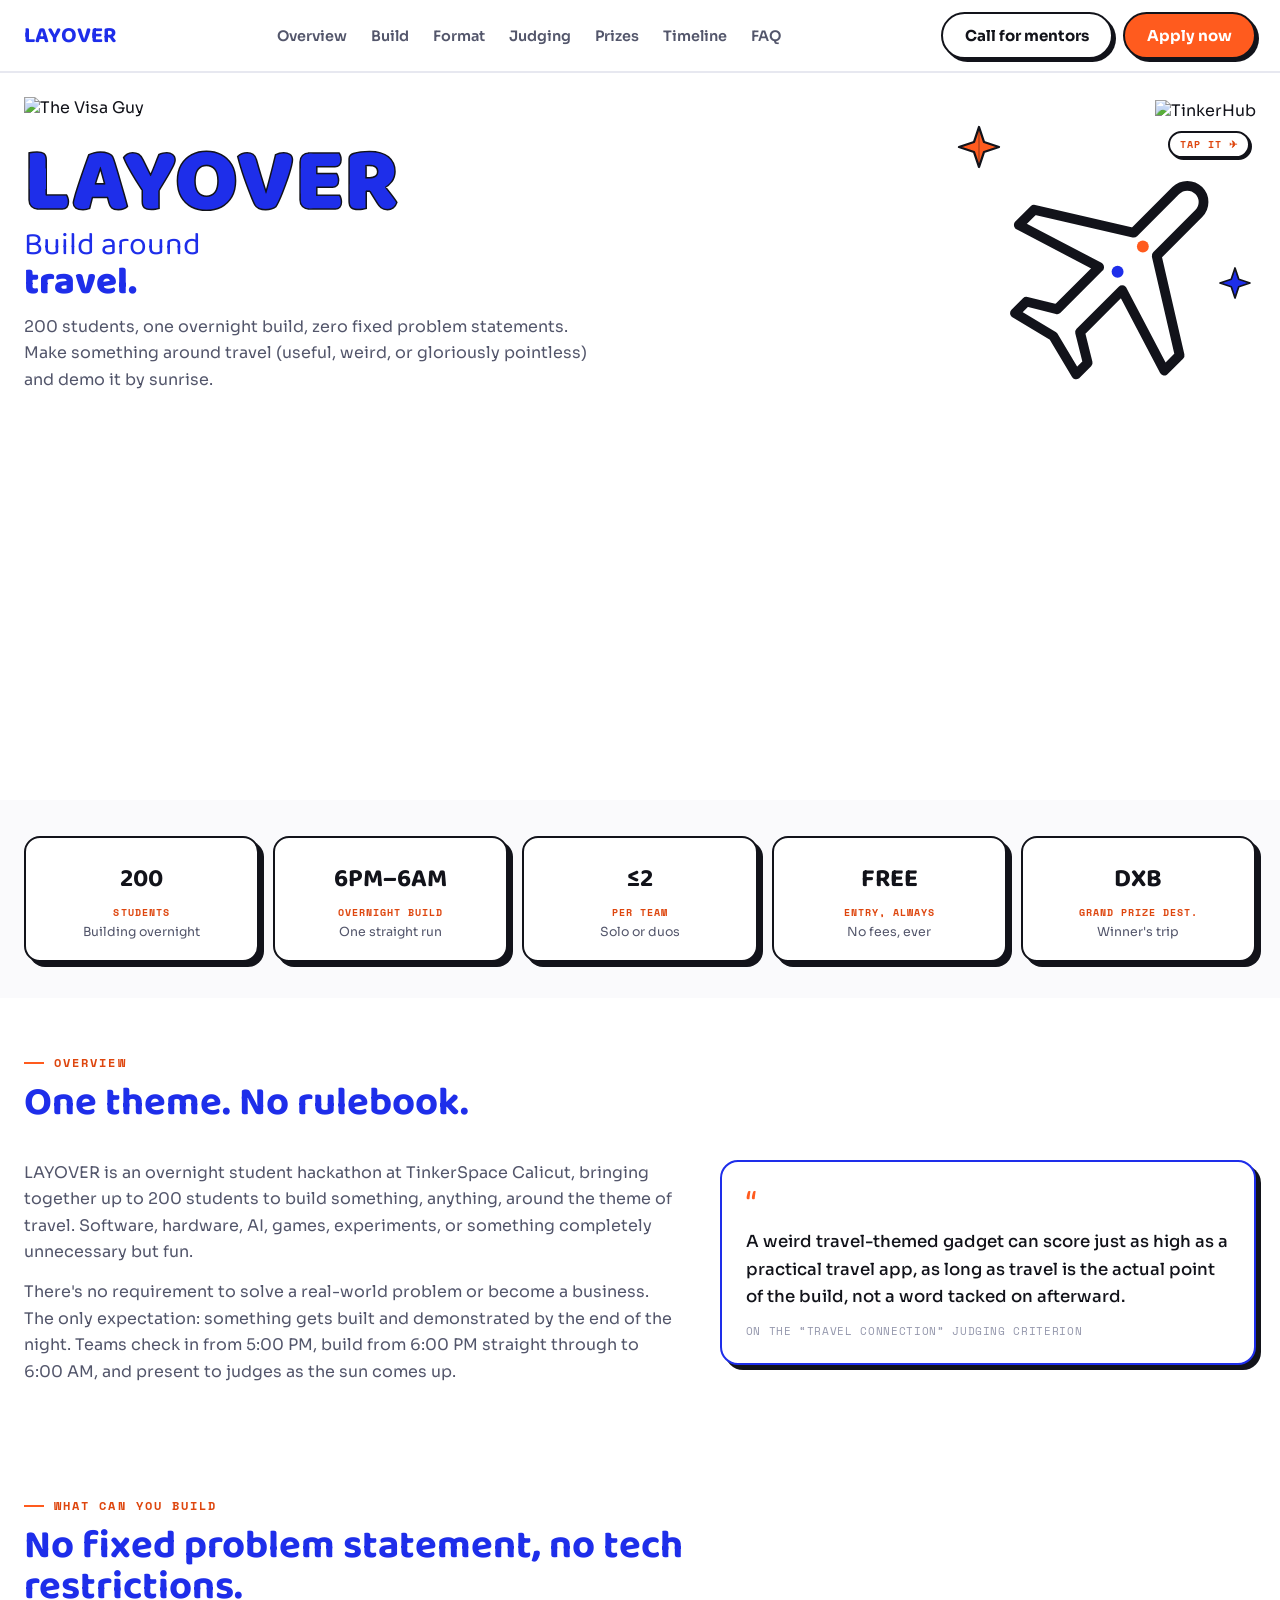
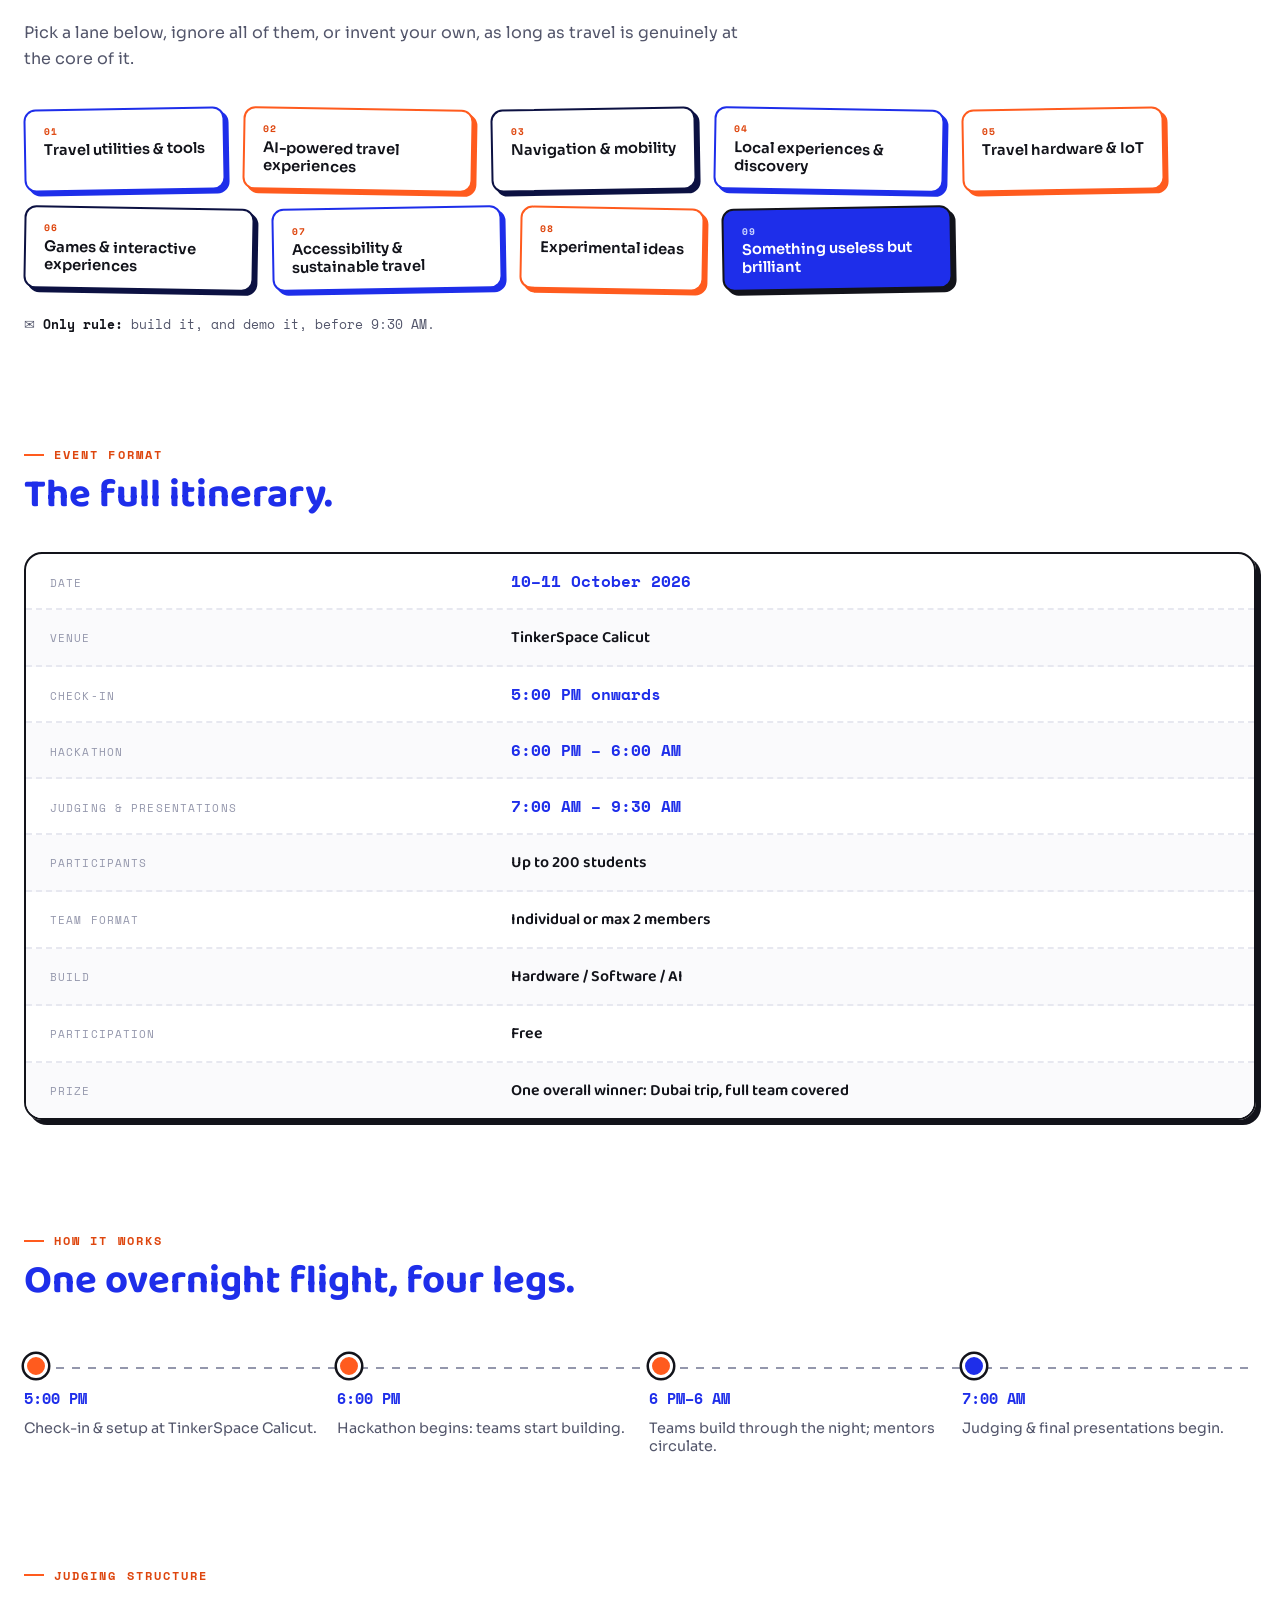
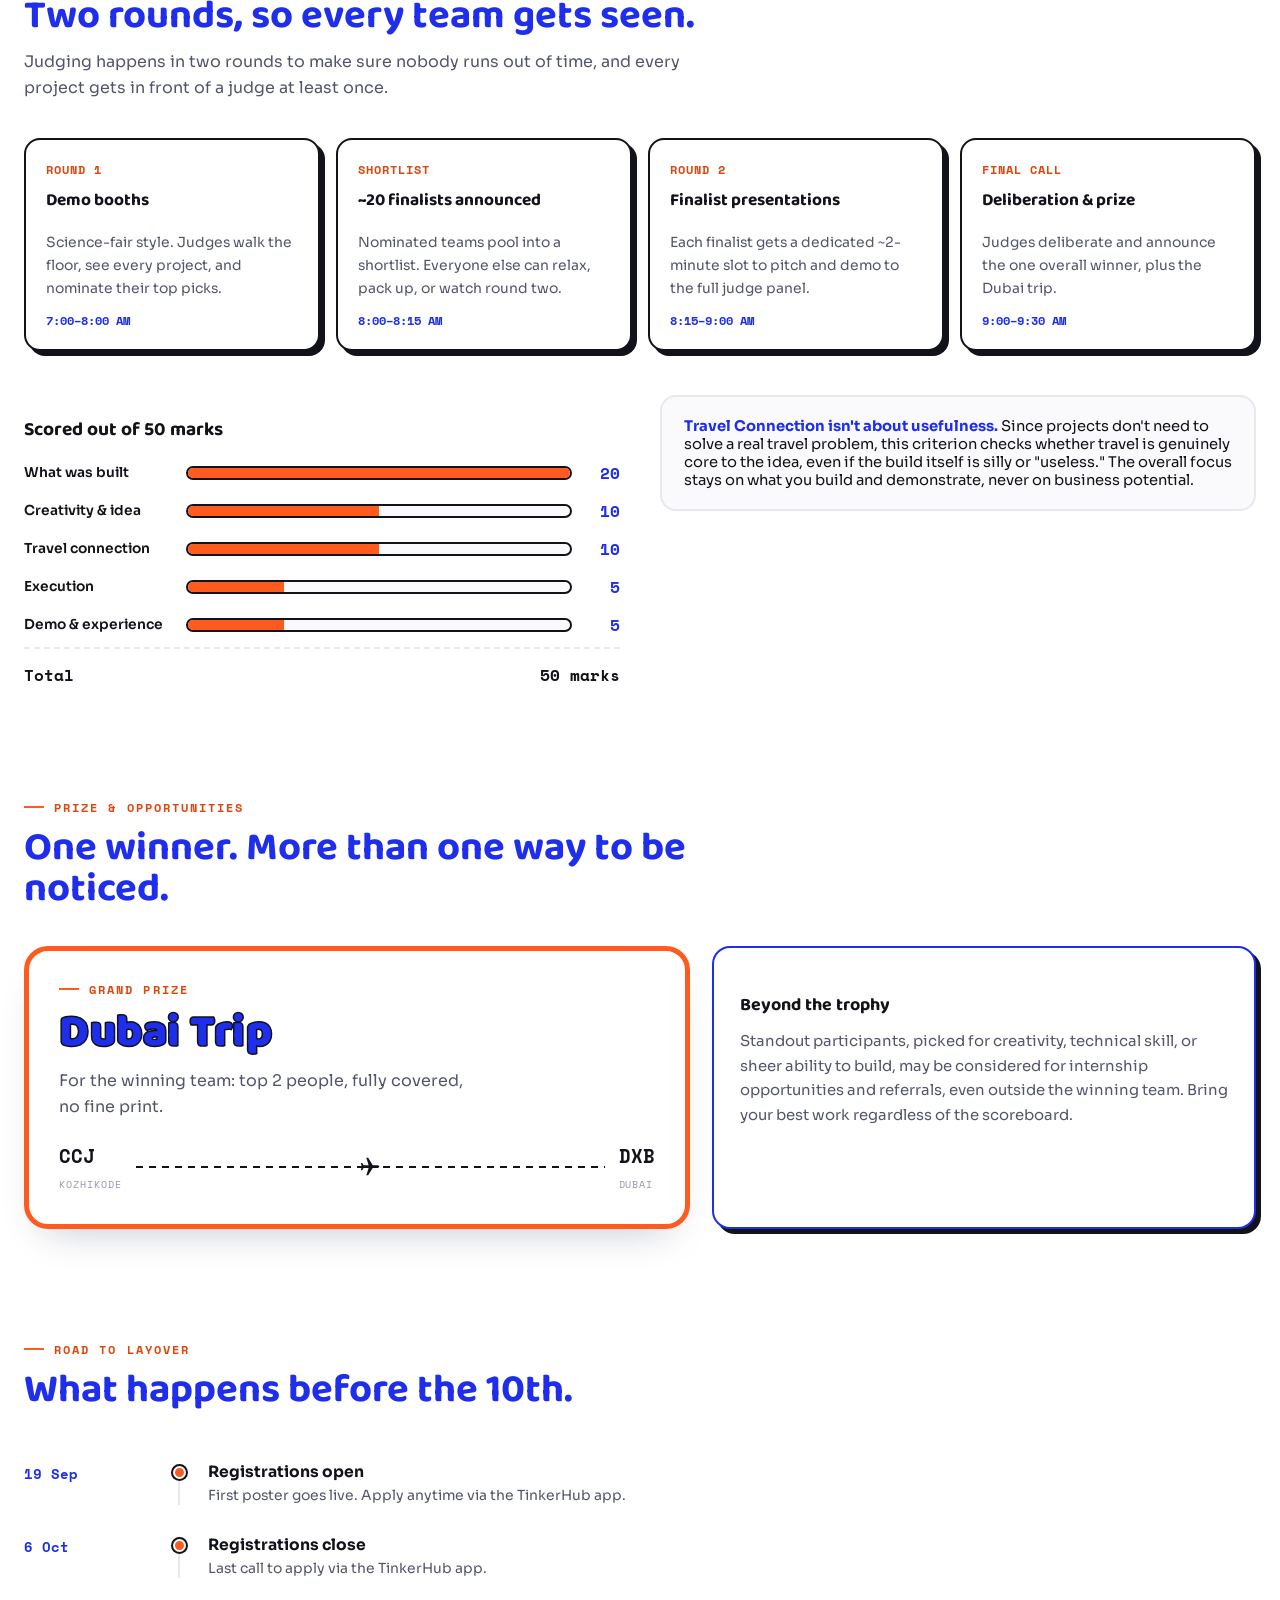
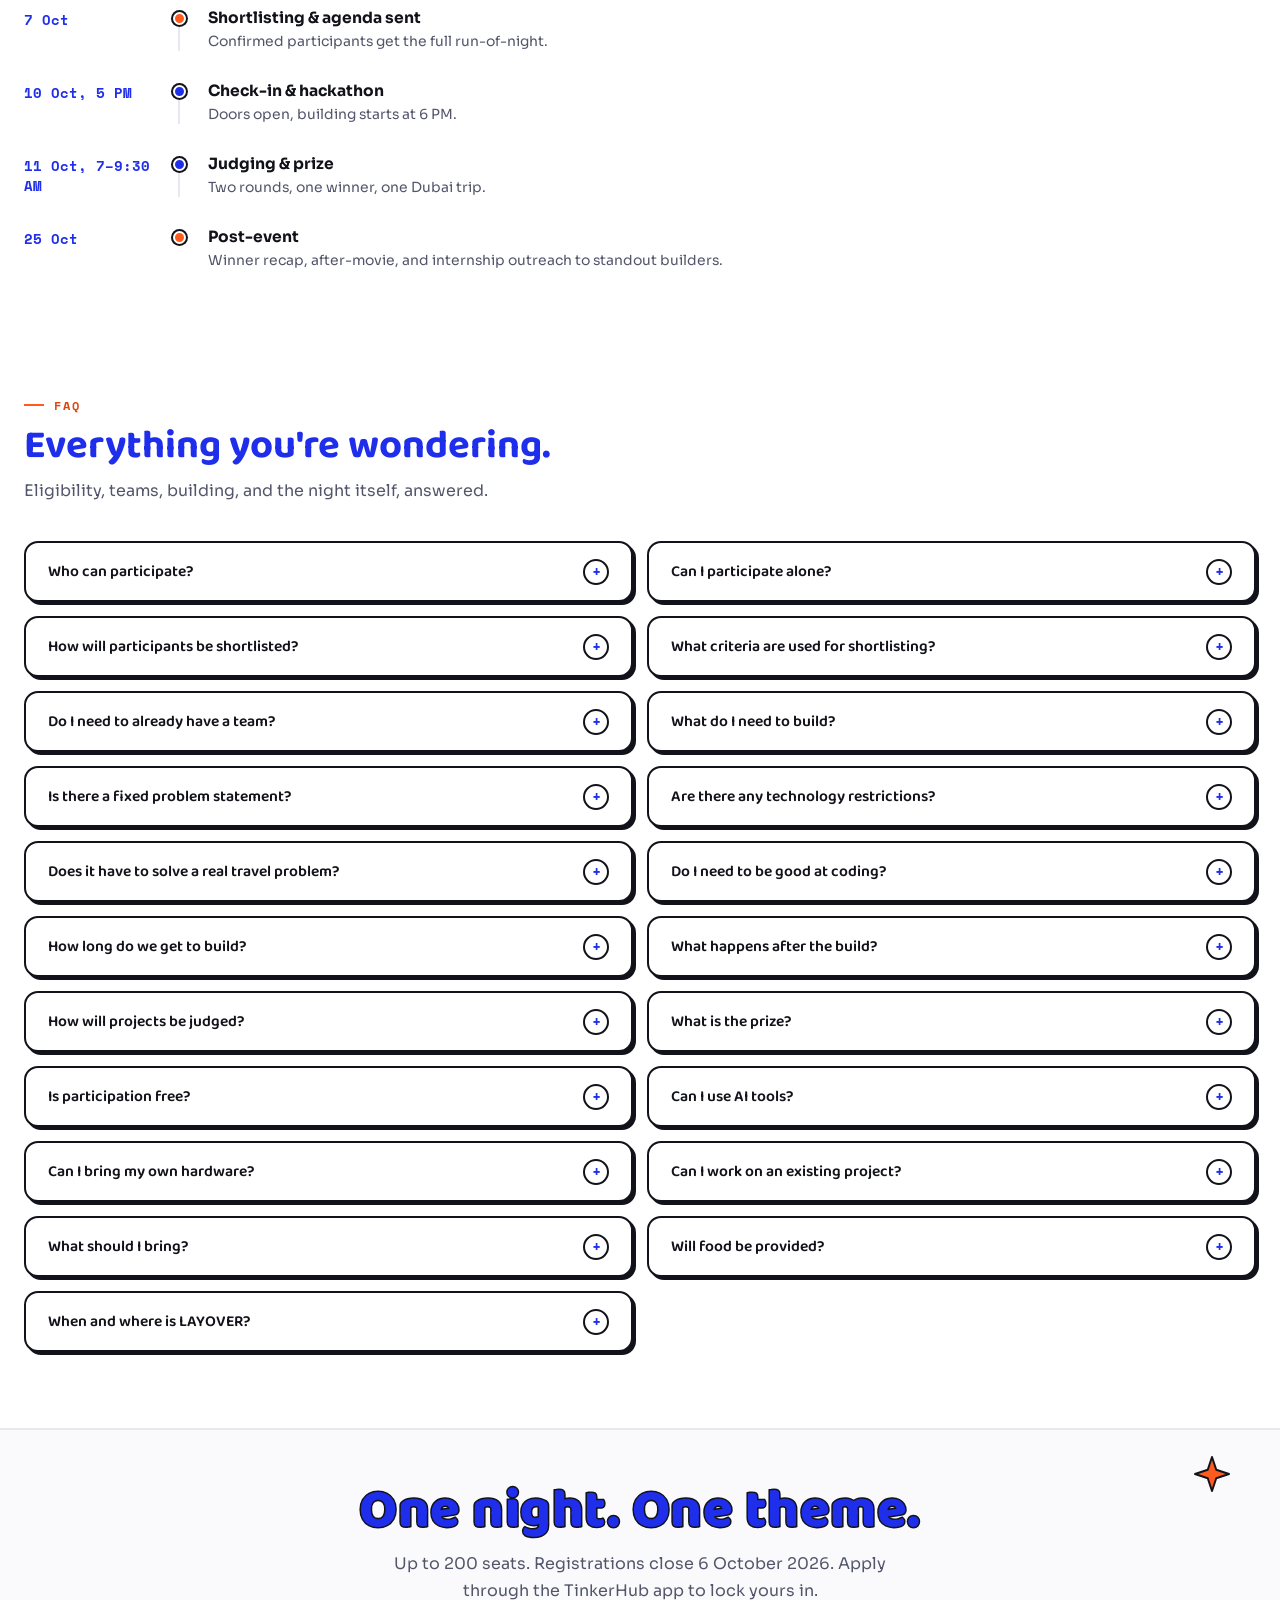
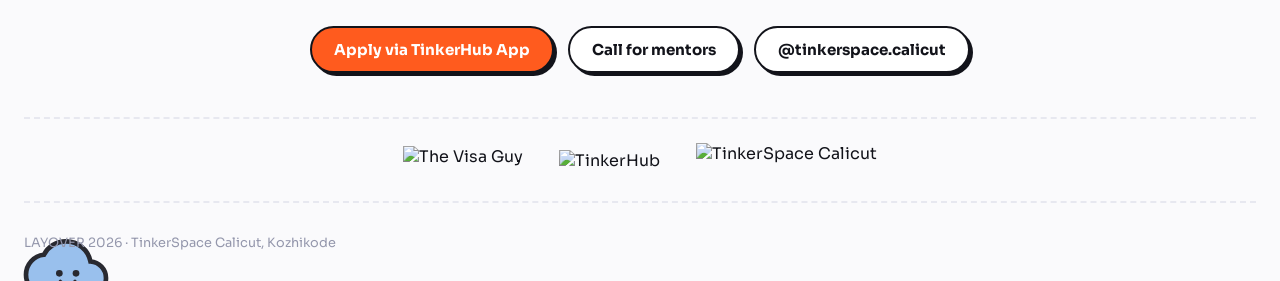
==== index.html @ 2c15a070 "Add shortlisting criteria table to FAQ Co-Authored-By: Claude Opus 5.5 <noreply@anthropic.com> Claud" ====
<!doctype html>
<title>LAYOVER 2026</title>
<meta charset="utf-8">
<meta name="viewport" content="width=device-width, initial-scale=1, viewport-fit=cover">
<link rel="preconnect" href="https://fonts.googleapis.com">
<link rel="preconnect" href="https://fonts.gstatic.com" crossorigin>
<link href="https://fonts.googleapis.com/css2?family=Baloo+2:wght@500;600;700;800&family=Sora:wght@400;500;600;700;800&family=Space+Mono:wght@400;700&display=swap" rel="stylesheet">
<link rel="stylesheet" href="css/style.css?v=3">
<link rel="icon" type="image/svg+xml" href="assets/favicon.svg">

<div class="nav">
  <div class="wrap nav-row">
    <div class="brand">LAYOVER</div>
    <ul class="nav-links">
      <li><a href="#overview">Overview</a></li>
      <li><a href="#build">Build</a></li>
      <li><a href="#format">Format</a></li>
      <li><a href="#judging">Judging</a></li>
      <li><a href="#prizes">Prizes</a></li>
      <li><a href="#timeline">Timeline</a></li>
      <li><a href="#faq">FAQ</a></li>
    </ul>
    <div class="nav-cta">
      <a class="btn btn-ghost btn-mentor" href="https://forms.gle/Bvo4amQbFLzuVSWZ8" target="_blank" rel="noopener"><span class="long">Call for mentors</span><span class="short">Mentors</span></a>
      <a class="btn btn-primary" href="https://tinkerhub.org/events/X4ZCHA80D8/layover" target="_blank" rel="noopener">Apply now</a>
    </div>
  </div>
</div>

<main>
  <section class="hero wrap" id="top">
    <div class="partner-row">
      <div class="partner">
        <img class="partner-logo" src="assets/logos/visa-guy.webp" alt="The Visa Guy" style="height:26px;">
      </div>
      <div class="partner right">
        <img class="partner-logo" src="assets/logos/tinkerhub.png" alt="TinkerHub" style="height:20px;">
      </div>
    </div>

    <div class="hero-main">
      <div class="hero-copy">
        <h1 class="out-text">LAYOVER</h1>
        <div class="lead">
          <span class="solid-text">Build around</span>
          <span class="solid-text big">travel.</span>
        </div>
        <p class="desc">200 students, one overnight build, zero fixed problem statements. Make something around travel (useful, weird, or gloriously pointless) and demo it by sunrise.</p>
      </div>
      <div class="hero-art">
        <span class="doodle spark-orange" aria-hidden="true">
          <svg viewBox="0 0 24 24"><path d="M12 0 15 9 24 12 15 15 12 24 9 15 0 12 9 9Z" fill="var(--orange)" stroke="var(--outline)" stroke-width="1.4" stroke-linejoin="round"/><path d="M12 2 12 22" stroke="var(--outline)" stroke-width=".8" opacity=".35"/></svg>
        </span>
        <span class="doodle plane-doodle" role="button" tabindex="0" aria-label="Paper plane doodle, tap to watch it glide across the screen">
          <span class="plane-inner">
            <svg viewBox="0 0 24 24" fill="none">
              <g transform="rotate(45 12 12)">
                <path d="M21,16v-2L13,9V3.5C13,2.67,12.33,2,11.5,2S10,2.67,10,3.5V9l-8,5v2l8-2.5V19l-2.5,1.5V22l4-1l4,1v-1.5L13,19v-5.5L21,16z" fill="#fff" stroke="var(--outline)" stroke-width=".9" stroke-linejoin="round" stroke-linecap="round"/>
                <circle cx="11.5" cy="9.3" r=".55" fill="var(--orange)"/>
                <circle cx="11.5" cy="12.6" r=".55" fill="var(--blue)"/>
              </g>
            </svg>
          </span>
          <span class="plane-hint mono" aria-hidden="true">tap it &#9992;</span>
        </span>
        <span class="doodle spark-blue" aria-hidden="true">
          <svg viewBox="0 0 24 24"><path d="M12 0 15 9 24 12 15 15 12 24 9 15 0 12 9 9Z" fill="var(--blue)" stroke="var(--outline)" stroke-width="1.4" stroke-linejoin="round"/></svg>
        </span>
      </div>
    </div>

    <div class="ticket reveal-init" data-reveal>
      <div class="ticket-grid">
        <div class="ticket-left">
          <div class="field-tags">
            <span class="field-tag">Date <span class="fval">10&ndash;11 Oct</span></span>
            <span class="field-tag">Time <span class="fval">6 PM&ndash;9:30 AM</span></span>
          </div>
          <div class="qr">
            <svg viewBox="0 0 50 50">
              <rect width="50" height="50" fill="#fff"/>
              <rect x="0" y="0" width="16" height="16" fill="var(--outline)"/><rect x="4" y="4" width="8" height="8" fill="#fff"/>
              <rect x="34" y="0" width="16" height="16" fill="var(--outline)"/><rect x="38" y="4" width="8" height="8" fill="#fff"/>
              <rect x="0" y="34" width="16" height="16" fill="var(--outline)"/><rect x="4" y="38" width="8" height="8" fill="#fff"/>
              <rect x="20" y="2" width="6" height="6" fill="var(--outline)"/>
              <rect x="20" y="20" width="6" height="6" fill="var(--outline)"/>
              <rect x="30" y="22" width="6" height="6" fill="var(--outline)"/>
              <rect x="22" y="30" width="6" height="6" fill="var(--outline)"/>
              <rect x="34" y="30" width="6" height="6" fill="var(--outline)"/>
              <rect x="40" y="22" width="6" height="6" fill="var(--outline)"/>
              <rect x="20" y="40" width="6" height="6" fill="var(--outline)"/>
              <rect x="34" y="40" width="6" height="6" fill="var(--outline)"/>
            </svg>
          </div>
        </div>
        <div class="ticket-right">
          <div class="bars-row">
            <span class="date-bar">10&ndash;11 October 2026</span>
            <span class="date-bar">6:00 PM to 9:30 AM</span>
          </div>
          <div class="route-row">
            <div class="rcity"><span class="code">CCJ</span><span class="place">Kozhikode</span></div>
            <div class="rline"><span class="doodle" aria-hidden="true"><svg viewBox="0 0 24 24"><path d="M21,16v-2L13,9V3.5C13,2.67,12.33,2,11.5,2S10,2.67,10,3.5V9l-8,5v2l8-2.5V19l-2.5,1.5V22l4-1l4,1v-1.5L13,19v-5.5L21,16z" fill="var(--outline)" transform="rotate(90 12 12)"/></svg></span></div>
            <div class="rcity"><span class="code">DXB</span><span class="place">Dubai</span></div>
          </div>
          <div class="venue-line">Venue: <b>TinkerSpace Calicut</b></div>
          <a class="apply-pill" href="https://tinkerhub.org/events/X4ZCHA80D8/layover" target="_blank" rel="noopener"><span class="chip">TinkerHub</span> Apply via App</a>

          <div class="ticket-corner">
            <div class="ribbon">
              <div class="r-top">One overall winner</div>
              <div class="r-bottom">gets a Dubai Trip</div>
            </div>
            <div class="skyline-swatch" aria-hidden="true">
              <svg viewBox="0 0 96 60" preserveAspectRatio="none">
                <rect x="4" y="20" width="10" height="40" fill="rgba(255,255,255,.85)"/>
                <rect x="16" y="8" width="12" height="52" fill="rgba(255,255,255,.7)"/>
                <rect x="30" y="26" width="8" height="34" fill="rgba(255,255,255,.85)"/>
                <rect x="40" y="0" width="10" height="60" fill="rgba(255,255,255,.95)"/>
                <rect x="52" y="16" width="9" height="44" fill="rgba(255,255,255,.7)"/>
                <rect x="63" y="30" width="10" height="30" fill="rgba(255,255,255,.85)"/>
                <rect x="75" y="12" width="9" height="48" fill="rgba(255,255,255,.7)"/>
              </svg>
            </div>
          </div>
        </div>
      </div>
      <span class="doodle doodle-cloud-hero" aria-hidden="true">
        <svg viewBox="0 0 24 24" fill="none">
          <path fill="var(--sky)" stroke="var(--outline)" stroke-width="1.4" d="M19.35,10.04C18.67,6.59,15.64,4,12,4C9.11,4,6.6,5.64,5.35,8.04C2.34,8.36,0,10.91,0,14c0,3.31,2.69,6,6,6h13c2.76,0,5-2.24,5-5C24,12.36,21.95,10.22,19.35,10.04z"/>
          <circle cx="10" cy="13.6" r="1" fill="var(--outline)"/>
          <circle cx="15" cy="13.6" r="1" fill="var(--outline)"/>
          <path d="M10.3,16 C11.4,17.1 13.6,17.1 14.7,16" stroke="var(--outline)" stroke-width="1" fill="none" stroke-linecap="round"/>
        </svg>
      </span>
    </div>
  </section>

  <section class="strip" aria-label="Quick facts">
    <div class="wrap">
      <div class="cell"><span class="num">200</span><span class="lbl">Students</span><span class="sub">Building overnight</span></div>
      <div class="cell"><span class="num">6PM&ndash;6AM</span><span class="lbl">Overnight build</span><span class="sub">One straight run</span></div>
      <div class="cell"><span class="num">&le;2</span><span class="lbl">Per team</span><span class="sub">Solo or duos</span></div>
      <div class="cell"><span class="num">FREE</span><span class="lbl">Entry, always</span><span class="sub">No fees, ever</span></div>
      <div class="cell"><span class="num">DXB</span><span class="lbl">Grand prize dest.</span><span class="sub">Winner's trip</span></div>
    </div>
  </section>

  <section class="wrap" id="overview">
    <div class="sec-head">
      <div class="eyebrow">Overview</div>
      <h2 class="solid-text">One theme. No rulebook.</h2>
    </div>
    <div class="overview-grid">
      <div>
        <p>LAYOVER is an overnight student hackathon at TinkerSpace Calicut, bringing together up to 200 students to build something, anything, around the theme of travel. Software, hardware, AI, games, experiments, or something completely unnecessary but fun.</p>
        <p>There's no requirement to solve a real-world problem or become a business. The only expectation: something gets built and demonstrated by the end of the night. Teams check in from 5:00 PM, build from 6:00 PM straight through to 6:00 AM, and present to judges as the sun comes up.</p>
      </div>
      <div class="quote-card">
        <span class="mark">&ldquo;</span>
        <p>A weird travel-themed gadget can score just as high as a practical travel app, as long as travel is the actual point of the build, not a word tacked on afterward.</p>
        <div class="who">On the &ldquo;Travel Connection&rdquo; judging criterion</div>
      </div>
    </div>
  </section>

  <section class="wrap" id="build">
    <div class="sec-head">
      <div class="eyebrow">What can you build</div>
      <h2 class="solid-text">No fixed problem statement, no tech restrictions.</h2>
      <p>Pick a lane below, ignore all of them, or invent your own, as long as travel is genuinely at the core of it.</p>
    </div>
    <div class="tag-grid">
      <div class="tag"><span class="kicker">01</span>Travel utilities &amp; tools</div>
      <div class="tag"><span class="kicker">02</span>AI-powered travel experiences</div>
      <div class="tag"><span class="kicker">03</span>Navigation &amp; mobility</div>
      <div class="tag"><span class="kicker">04</span>Local experiences &amp; discovery</div>
      <div class="tag"><span class="kicker">05</span>Travel hardware &amp; IoT</div>
      <div class="tag"><span class="kicker">06</span>Games &amp; interactive experiences</div>
      <div class="tag"><span class="kicker">07</span>Accessibility &amp; sustainable travel</div>
      <div class="tag"><span class="kicker">08</span>Experimental ideas</div>
      <div class="tag spotlight"><span class="kicker">09</span>Something useless but brilliant</div>
    </div>
    <div class="must-build">&#9993; <b>Only rule:</b> build it, and demo it, before 9:30 AM.</div>
  </section>

  <section class="wrap" id="format">
    <div class="sec-head">
      <div class="eyebrow">Event format</div>
      <h2 class="solid-text">The full itinerary.</h2>
    </div>
    <div class="format-board">
      <div class="format-row"><div class="k">Date</div><div class="v mono">10&ndash;11 October 2026</div></div>
      <div class="format-row"><div class="k">Venue</div><div class="v">TinkerSpace Calicut</div></div>
      <div class="format-row"><div class="k">Check-in</div><div class="v mono">5:00 PM onwards</div></div>
      <div class="format-row"><div class="k">Hackathon</div><div class="v mono">6:00 PM &ndash; 6:00 AM</div></div>
      <div class="format-row"><div class="k">Judging &amp; presentations</div><div class="v mono">7:00 AM &ndash; 9:30 AM</div></div>
      <div class="format-row"><div class="k">Participants</div><div class="v">Up to 200 students</div></div>
      <div class="format-row"><div class="k">Team format</div><div class="v">Individual or max 2 members</div></div>
      <div class="format-row"><div class="k">Build</div><div class="v">Hardware / Software / AI</div></div>
      <div class="format-row"><div class="k">Participation</div><div class="v">Free</div></div>
      <div class="format-row"><div class="k">Prize</div><div class="v">One overall winner: Dubai trip, full team covered</div></div>
    </div>
  </section>

  <section class="wrap">
    <div class="sec-head">
      <div class="eyebrow">How it works</div>
      <h2 class="solid-text">One overnight flight, four legs.</h2>
    </div>
    <div class="flow-track">
      <div class="flow-line" aria-hidden="true"></div>
      <div class="flow-steps">
        <div class="flow-step"><div class="flow-node"></div><div class="time">5:00 PM</div><div class="desc">Check-in &amp; setup at TinkerSpace Calicut.</div></div>
        <div class="flow-step"><div class="flow-node"></div><div class="time">6:00 PM</div><div class="desc">Hackathon begins: teams start building.</div></div>
        <div class="flow-step"><div class="flow-node"></div><div class="time">6 PM&ndash;6 AM</div><div class="desc">Teams build through the night; mentors circulate.</div></div>
        <div class="flow-step"><div class="flow-node" style="background:var(--blue);"></div><div class="time">7:00 AM</div><div class="desc">Judging &amp; final presentations begin.</div></div>
      </div>
    </div>
  </section>

  <section class="wrap" id="judging">
    <div class="sec-head">
      <div class="eyebrow">Judging structure</div>
      <h2 class="solid-text">Two rounds, so every team gets seen.</h2>
      <p>Judging happens in two rounds to make sure nobody runs out of time, and every project gets in front of a judge at least once.</p>
    </div>
    <div class="judge-grid">
      <div class="judge-card">
        <div class="idx">ROUND 1</div>
        <h3>Demo booths</h3>
        <p>Science-fair style. Judges walk the floor, see every project, and nominate their top picks.</p>
        <div class="when">7:00&ndash;8:00 AM</div>
      </div>
      <div class="judge-card">
        <div class="idx">SHORTLIST</div>
        <h3>~20 finalists announced</h3>
        <p>Nominated teams pool into a shortlist. Everyone else can relax, pack up, or watch round two.</p>
        <div class="when">8:00&ndash;8:15 AM</div>
      </div>
      <div class="judge-card">
        <div class="idx">ROUND 2</div>
        <h3>Finalist presentations</h3>
        <p>Each finalist gets a dedicated ~2-minute slot to pitch and demo to the full judge panel.</p>
        <div class="when">8:15&ndash;9:00 AM</div>
      </div>
      <div class="judge-card">
        <div class="idx">FINAL CALL</div>
        <h3>Deliberation &amp; prize</h3>
        <p>Judges deliberate and announce the one overall winner, plus the Dubai trip.</p>
        <div class="when">9:00&ndash;9:30 AM</div>
      </div>
    </div>

    <div class="criteria">
      <div>
        <h3 style="font-family:'Baloo 2';font-size:1.2rem;margin-bottom:16px;">Scored out of 50 marks</h3>
        <div class="bars">
          <div class="bar-row"><div class="name">What was built</div><div class="bar-track"><div class="bar-fill" style="width:100%"></div></div><div class="val">20</div></div>
          <div class="bar-row"><div class="name">Creativity &amp; idea</div><div class="bar-track"><div class="bar-fill" style="width:50%"></div></div><div class="val">10</div></div>
          <div class="bar-row"><div class="name">Travel connection</div><div class="bar-track"><div class="bar-fill" style="width:50%"></div></div><div class="val">10</div></div>
          <div class="bar-row"><div class="name">Execution</div><div class="bar-track"><div class="bar-fill" style="width:25%"></div></div><div class="val">5</div></div>
          <div class="bar-row"><div class="name">Demo &amp; experience</div><div class="bar-track"><div class="bar-fill" style="width:25%"></div></div><div class="val">5</div></div>
        </div>
        <div class="criteria-total"><span>Total</span><span>50 marks</span></div>
      </div>
      <div class="note-card">
        <b>Travel Connection isn't about usefulness.</b> Since projects don't need to solve a real travel problem, this criterion checks whether travel is genuinely core to the idea, even if the build itself is silly or "useless." The overall focus stays on what you build and demonstrate, never on business potential.
      </div>
    </div>
  </section>

  <section class="wrap" id="prizes">
    <div class="sec-head">
      <div class="eyebrow">Prize &amp; opportunities</div>
      <h2 class="solid-text">One winner. More than one way to be noticed.</h2>
    </div>
    <div class="prize-grid">
      <div class="prize-card">
        <span class="eyebrow" style="margin-bottom:0;">Grand prize</span>
        <h3 class="out-text">Dubai Trip</h3>
        <p>For the winning team: top 2 people, fully covered, no fine print.</p>
        <div class="foot-row">
          <div class="route-row" style="flex:1;margin:0;">
            <div class="rcity"><span class="code">CCJ</span><span class="place">Kozhikode</span></div>
            <div class="rline"><span class="doodle" aria-hidden="true"><svg viewBox="0 0 24 24" style="width:22px;"><path d="M21,16v-2L13,9V3.5C13,2.67,12.33,2,11.5,2S10,2.67,10,3.5V9l-8,5v2l8-2.5V19l-2.5,1.5V22l4-1l4,1v-1.5L13,19v-5.5L21,16z" fill="var(--outline)" transform="rotate(90 12 12)"/></svg></span></div>
            <div class="rcity"><span class="code">DXB</span><span class="place">Dubai</span></div>
          </div>
        </div>
      </div>
      <div class="side-card">
        <h3>Beyond the trophy</h3>
        <p>Standout participants, picked for creativity, technical skill, or sheer ability to build, may be considered for internship opportunities and referrals, even outside the winning team. Bring your best work regardless of the scoreboard.</p>
      </div>
    </div>
  </section>

  <section class="wrap" id="timeline">
    <div class="sec-head">
      <div class="eyebrow">Road to LAYOVER</div>
      <h2 class="solid-text">What happens before the 10th.</h2>
    </div>
    <div class="milestones">
      <div class="milestone"><div class="mdate">19 Sep</div><div class="mline"><div class="mdot"></div><div class="mstem"></div></div><div class="mtext"><b>Registrations open</b><span>First poster goes live. Apply anytime via the TinkerHub app.</span></div></div>
      <div class="milestone"><div class="mdate">6 Oct</div><div class="mline"><div class="mdot"></div><div class="mstem"></div></div><div class="mtext"><b>Registrations close</b><span>Last call to apply via the TinkerHub app.</span></div></div>
      <div class="milestone"><div class="mdate">7 Oct</div><div class="mline"><div class="mdot"></div><div class="mstem"></div></div><div class="mtext"><b>Shortlisting &amp; agenda sent</b><span>Confirmed participants get the full run-of-night.</span></div></div>
      <div class="milestone"><div class="mdate">10 Oct, 5 PM</div><div class="mline"><div class="mdot" style="background:var(--blue);"></div><div class="mstem"></div></div><div class="mtext"><b>Check-in &amp; hackathon</b><span>Doors open, building starts at 6 PM.</span></div></div>
      <div class="milestone"><div class="mdate">11 Oct, 7&ndash;9:30 AM</div><div class="mline"><div class="mdot" style="background:var(--blue);"></div><div class="mstem"></div></div><div class="mtext"><b>Judging &amp; prize</b><span>Two rounds, one winner, one Dubai trip.</span></div></div>
      <div class="milestone"><div class="mdate">25 Oct</div><div class="mline"><div class="mdot"></div></div><div class="mtext"><b>Post-event</b><span>Winner recap, after-movie, and internship outreach to standout builders.</span></div></div>
    </div>
  </section>

  <section class="wrap" id="faq">
    <div class="sec-head">
      <div class="eyebrow">FAQ</div>
      <h2 class="solid-text">Everything you're wondering.</h2>
      <p>Eligibility, teams, building, and the night itself, answered.</p>
    </div>
    <div class="faq-grid">
      <details class="faq-item">
        <summary>Who can participate?</summary>
        <div class="faq-a">LAYOVER is open to community members aged 15&ndash;25. Working professionals are not eligible for this community participation.</div>
      </details>
      <details class="faq-item">
        <summary>Can I participate alone?</summary>
        <div class="faq-a">Yes. You can apply individually or as a team of up to 2 members.</div>
      </details>
      <details class="faq-item">
        <summary>How will participants be shortlisted?</summary>
        <div class="faq-a">This is a limited community opportunity. Active participation in the TinkerHub community and your profile/activity on the TinkerHub app will be considered during shortlisting.</div>
      </details>
      <details class="faq-item">
        <summary>What criteria are used for shortlisting?</summary>
        <div class="faq-a">
          <p>Each applicant gets a community score out of 100, based on their activity in the TinkerHub app:</p>
          <table class="faq-table">
            <thead><tr><th>Area</th><th>Max</th><th>How points are given</th></tr></thead>
            <tbody>
              <tr><td>TinkerSpace</td><td>25</td><td>2 per day checked in at TinkerSpace Calicut, plus 2 per Calicut event attended (capped at 20). Plus 1 per day at TinkerSpace Kochi (max 5).</td></tr>
              <tr><td>TinkerHub community</td><td>30</td><td>3 per TinkerHub event you checked in to (max 20), 3 each time you organized or mentored (max 7), and 3 if you're a campus lead.</td></tr>
              <tr><td>Projects</td><td>25</td><td>4 per project on your profile, plus 4 more if it has code, is completed, or is verified (max 25).</td></tr>
              <tr><td>Profile</td><td>20</td><td>Points for bio, photo, GitHub (counts double), LinkedIn, skills, course, education and experience filled in, scaled to 20.</td></tr>
            </tbody>
          </table>
        </div>
      </details>
      <details class="faq-item">
        <summary>Do I need to already have a team?</summary>
        <div class="faq-a">No. You can apply individually and find a teammate before the event.</div>
      </details>
      <details class="faq-item">
        <summary>What do I need to build?</summary>
        <div class="faq-a">Anything around travel. It could be an app, AI project, hardware prototype, game, IoT project, interactive experience, or something completely experimental.</div>
      </details>
      <details class="faq-item">
        <summary>Is there a fixed problem statement?</summary>
        <div class="faq-a">No. There is only one broad theme: travel. You decide what to build.</div>
      </details>
      <details class="faq-item">
        <summary>Are there any technology restrictions?</summary>
        <div class="faq-a">No. Use software, hardware, AI, electronics, or a combination of them.</div>
      </details>
      <details class="faq-item">
        <summary>Does it have to solve a real travel problem?</summary>
        <div class="faq-a">No. It can be useful, weird, playful, experimental, or completely unnecessary. The only requirement is that travel is genuinely connected to your idea.</div>
      </details>
      <details class="faq-item">
        <summary>Do I need to be good at coding?</summary>
        <div class="faq-a">No. You can participate with whatever skills you have. The focus is on building and experimenting.</div>
      </details>
      <details class="faq-item">
        <summary>How long do we get to build?</summary>
        <div class="faq-a">The hackathon runs from 6:00 PM to 6:00 AM. Check-in starts at 5:00 PM.</div>
      </details>
      <details class="faq-item">
        <summary>What happens after the build?</summary>
        <div class="faq-a">Projects will be demonstrated and judged from 7:00 AM to 9:30 AM in two rounds.</div>
      </details>
      <details class="faq-item">
        <summary>How will projects be judged?</summary>
        <div class="faq-a">Projects are scored out of 50 marks across what was built, creativity, travel connection, execution, and demo experience.</div>
      </details>
      <details class="faq-item">
        <summary>What is the prize?</summary>
        <div class="faq-a">The overall winning team gets a fully covered Dubai trip for up to 2 people.</div>
      </details>
      <details class="faq-item">
        <summary>Is participation free?</summary>
        <div class="faq-a">Yes. There is no participation fee.</div>
      </details>
      <details class="faq-item">
        <summary>Can I use AI tools?</summary>
        <div class="faq-a">Yes. AI tools are completely allowed.</div>
      </details>
      <details class="faq-item">
        <summary>Can I bring my own hardware?</summary>
        <div class="faq-a">Yes. Bring your own laptop, components, hardware, and other tools you need for your project.</div>
      </details>
      <details class="faq-item">
        <summary>Can I work on an existing project?</summary>
        <div class="faq-a">The expectation is that you build and make meaningful progress during the hackathon. Your final project should be demonstrable by the end of the event.</div>
      </details>
      <details class="faq-item">
        <summary>What should I bring?</summary>
        <div class="faq-a">Bring your laptop, charger, hardware/components you need, and anything else required for your build. And be ready for an overnight build.</div>
      </details>
      <details class="faq-item">
        <summary>Will food be provided?</summary>
        <div class="faq-a">Yes. Food and refreshments will be arranged during the overnight event.</div>
      </details>
      <details class="faq-item">
        <summary>When and where is LAYOVER?</summary>
        <div class="faq-a">10&ndash;11 October 2026 at TinkerSpace Calicut, Kozhikode.<br>Check-in: 5:00 PM &middot; Build: 6:00 PM&ndash;6:00 AM &middot; Judging: 7:00 AM&ndash;9:30 AM</div>
      </details>
    </div>
  </section>
</main>

<footer class="footer" id="apply">
  <span class="doodle fcloud" aria-hidden="true">
    <svg viewBox="0 0 24 24" fill="none">
      <path fill="var(--sky)" stroke="var(--outline)" stroke-width="1.4" d="M19.35,10.04C18.67,6.59,15.64,4,12,4C9.11,4,6.6,5.64,5.35,8.04C2.34,8.36,0,10.91,0,14c0,3.31,2.69,6,6,6h13c2.76,0,5-2.24,5-5C24,12.36,21.95,10.22,19.35,10.04z"/>
      <circle cx="10" cy="13.6" r="1" fill="var(--outline)"/><circle cx="15" cy="13.6" r="1" fill="var(--outline)"/>
      <path d="M10.3,16 C11.4,17.1 13.6,17.1 14.7,16" stroke="var(--outline)" stroke-width="1" fill="none" stroke-linecap="round"/>
    </svg>
  </span>
  <span class="doodle fspark" aria-hidden="true">
    <svg viewBox="0 0 24 24"><path d="M12 0 15 9 24 12 15 15 12 24 9 15 0 12 9 9Z" fill="var(--orange)" stroke="var(--outline)" stroke-width="1.4" stroke-linejoin="round"/></svg>
  </span>
  <div class="wrap">
    <h2 class="out-text">One night. One theme.</h2>
    <p class="sub">Up to 200 seats. Registrations close 6 October 2026. Apply through the TinkerHub app to lock yours in.</p>
    <div class="cta-row">
      <a class="btn btn-primary" href="https://tinkerhub.org/events/X4ZCHA80D8/layover" target="_blank" rel="noopener">Apply via TinkerHub App</a>
      <a class="btn btn-ghost" href="https://forms.gle/Bvo4amQbFLzuVSWZ8" target="_blank" rel="noopener">Call for mentors</a>
      <a class="btn btn-ghost" href="https://instagram.com/tinkerspace.calicut">@tinkerspace.calicut</a>
    </div>
    <div class="badges">
      <div class="partner"><img class="partner-logo" src="assets/logos/visa-guy.webp" alt="The Visa Guy" style="height:28px;"></div>
      <div class="partner"><img class="partner-logo" src="assets/logos/tinkerhub.png" alt="TinkerHub" style="height:20px;"></div>
      <div class="partner right"><img class="partner-logo" src="assets/logos/tinkerspace-calicut.png" alt="TinkerSpace Calicut" style="height:34px;"></div>
    </div>
    <div class="bottom">
      <span>LAYOVER 2026 &middot; TinkerSpace Calicut, Kozhikode</span>
    </div>
  </div>
</footer>

<script src="js/main.js" defer></script>
---- css/style.css ----
:root{
  --bg:#FFFFFF;
  --bg-soft:#FAFAFC;
  --ink:#12131A;
  --ink-soft:#53566B;
  --ink-faint:#9497AC;
  --line:#E7E8F0;
  --blue:#1E2EEA;
  --blue-deep:#141E9E;
  --navy:#0C1142;
  --orange:#FF5B1E;
  --orange-deep:#DE460E;
  --sky:#8FBAEC;
  --sky-deep:#3E6FB8;
  --gold:#C68A2E;
  --outline:#12131A;
  --shadow-hard: 5px 5px 0 var(--outline);
  color-scheme: light;
  padding-top: env(safe-area-inset-top, 0px);
  padding-bottom: env(safe-area-inset-bottom, 0px);
}
/* LAYOVER is a committed light/paper design (matches the print poster).
   It intentionally ignores prefers-color-scheme and stays white. */

*{box-sizing:border-box;}
html,body{margin:0;}
body{
  background:var(--bg);
  color:var(--ink);
  font-family:"Sora",system-ui,-apple-system,"Segoe UI",sans-serif;
  overflow-x:hidden;
}
img{max-width:100%;}
[hidden]{display:none!important;}
p{margin:0;line-height:1.65;}
a{color:inherit;}
.mono{font-family:"Space Mono",ui-monospace,monospace;}
.wrap{max-width:1320px;margin-inline:auto;padding-inline:max(24px, calc((100vw - 1320px)/2));}
section{padding-block:56px;}

/* ---- outlined display type (the LAYOVER treatment) ---- */
.out-text{
  font-family:"Baloo 2",system-ui,sans-serif;
  font-weight:800;
  color:var(--blue);
  -webkit-text-stroke: 3px var(--outline);
  text-stroke: 3px var(--outline);
  paint-order: stroke fill;
  line-height:.95;
  letter-spacing:.5px;
  text-wrap:balance;
  margin:0;
}
.solid-text{
  font-family:"Baloo 2",system-ui,sans-serif;
  color:var(--blue);
  line-height:1.02;
  margin:0;
}

.eyebrow{
  font-family:"Space Mono";font-size:.72rem;letter-spacing:.18em;text-transform:uppercase;
  color:var(--orange-deep);font-weight:700;display:flex;align-items:center;gap:10px;margin-bottom:12px;
}
.eyebrow::before{content:"";width:20px;height:2px;background:var(--orange);}

.btn{
  display:inline-flex;align-items:center;gap:8px;font-family:"Sora";font-weight:700;font-size:.94rem;
  padding:12px 22px;border-radius:999px;border:2.5px solid var(--outline);text-decoration:none;cursor:pointer;
  box-shadow:3px 3px 0 var(--outline);transition:transform .12s ease, box-shadow .12s ease;background:var(--bg);color:var(--ink);
}
.btn:hover{transform:translate(-1px,-1px);box-shadow:4px 4px 0 var(--outline);}
.btn:active{transform:translate(1px,1px);box-shadow:1px 1px 0 var(--outline);}
.btn:focus-visible{outline:3px solid var(--blue);outline-offset:3px;}
.btn-primary{background:var(--orange);color:#fff;border-color:var(--outline);}
.btn-ghost{background:var(--bg);}

/* ---------- nav ---------- */
.nav{position:sticky;top:env(safe-area-inset-top,0px);z-index:50;background:color-mix(in srgb, var(--bg) 92%, transparent);backdrop-filter:blur(8px);border-bottom:2px solid var(--line);}
.nav-row{display:flex;align-items:center;justify-content:space-between;padding-block:12px;gap:16px;}
.brand{font-family:"Baloo 2";font-weight:700;font-size:1.4rem;color:var(--blue);}
.nav-links{display:flex;gap:24px;list-style:none;margin:0;padding:0;font-size:.9rem;font-weight:600;}
.nav-links a{text-decoration:none;color:var(--ink-soft);border-bottom:2px solid transparent;padding-block:3px;}
.nav-links a:hover{color:var(--blue);border-color:var(--orange);}
.nav-cta{display:flex;align-items:center;gap:10px;flex-shrink:0;}
.nav-cta .short{display:none;}

/* ---------- doodles ---------- */
.doodle svg{display:block;overflow:visible;}

/* ---------- hero ---------- */
.hero{padding-block:24px 0;position:relative;}
.partner-row{display:flex;justify-content:space-between;align-items:center;gap:16px;flex-wrap:wrap;margin-bottom:18px;}
.partner{display:flex;align-items:center;gap:10px;}
.partner.right{text-align:right;}
.partner-logo{display:block;width:auto;max-width:100%;}

.hero-main{position:relative;display:grid;grid-template-columns:1.5fr .5fr;gap:20px;align-items:start;margin-bottom:28px;}
.hero-copy h1.out-text{font-size:clamp(2.8rem,8vw,5.6rem);}
.hero-copy .lead{margin-top:4px;}
.hero-copy .lead .solid-text{display:block;font-size:clamp(1.4rem,3.4vw,2rem);}
.hero-copy .lead .solid-text.big{font-weight:800;font-size:clamp(1.7rem,4.2vw,2.4rem);}
.hero-copy .desc{margin-top:12px;max-width:48ch;color:var(--ink-soft);font-size:1rem;}
.hero-art{position:relative;min-height:160px;padding-top:12px;}
.hero-art .plane-doodle{position:absolute;top:0;right:0;width:min(260px, 90%);cursor:pointer;}
.hero-art .spark-orange{position:absolute;top:-14px;left:2%;width:40px;}
.hero-art .spark-blue{position:absolute;bottom:2%;right:2%;width:30px;}

/* ---- the "cool flight" fun element: the plane swoops in on load, idles,
   and on tap/click/Enter takes off on one big loop down across the hero and
   ticket and back to its resting spot — the same shape as the flight path
   sketched over the page: left across the top, down past the headline and
   copy, around the bottom of the ticket, up the right side, and home. The
   rotation at each stop is computed from the actual heading of that leg
   (atan2 of the step, plus the 45deg the artwork is drawn at) so the nose
   genuinely points the way it's flying instead of just banking for show.
   The flow lives on .plane-inner (not the outer .plane-doodle) so it layers
   on top of the entrance/idle-float transform instead of restarting it.
   vw/vh keep it proportional on phones and desktops alike; linear timing
   over evenly-spaced points keeps the pacing (and so the rotation, which
   assumes even spacing) consistent instead of jerky. ---- */
.plane-doodle{ animation: plane-fly-in 1.3s cubic-bezier(.22,.9,.32,1) both; }
.plane-doodle:focus-visible{ outline:3px solid var(--blue); outline-offset:6px; border-radius:8px; }
.plane-doodle.flying{ z-index:60; }
.plane-inner{ display:block; transform-origin:50% 50%; }
@media (prefers-reduced-motion: no-preference){
  .plane-doodle{ animation: plane-fly-in 1.3s cubic-bezier(.22,.9,.32,1) both, plane-float 4.6s ease-in-out 1.3s infinite; }
  .plane-inner.flying{ animation: plane-flow 4s linear; }
}
@keyframes plane-fly-in{
  0%{ transform:translate(-170px,130px) rotate(-22deg) scale(.7); opacity:0; }
  14%{ opacity:1; }
  62%{ transform:translate(16px,-16px) rotate(5deg) scale(1.05); }
  100%{ transform:translate(0,0) rotate(0deg) scale(1); opacity:1; }
}
@keyframes plane-float{
  0%,100%{ transform:translateY(0) rotate(0deg); }
  50%{ transform:translateY(-9px) rotate(-3deg); }
}
/* Catmull-Rom-smoothed samples of the same loop (3x the original 12 anchor
   points) so the curve itself is round instead of faceted, with rotation
   unwrapped across the whole pass so it turns continuously in one
   direction instead of snapping between keyframes. */
@keyframes plane-flow{
  0.0%   { transform:translate(0vw,0vh)      rotate(0deg); }
  2.7%   { transform:translate(-5.7vw,0.8vh)  rotate(-147deg); }
  5.3%   { transform:translate(-12.6vw,2.3vh) rotate(-148deg); }
  8.0%   { transform:translate(-20vw,4vh)     rotate(-145deg); }
  10.7%  { transform:translate(-28.4vw,5.5vh) rotate(-146deg); }
  13.3%  { transform:translate(-37.4vw,7.3vh) rotate(-155deg); }
  16.0%  { transform:translate(-45vw,10vh)    rotate(-171deg); }
  18.7%  { transform:translate(-50.8vw,14.3vh) rotate(-185deg); }
  21.3%  { transform:translate(-55.2vw,19.5vh) rotate(-198deg); }
  24.0%  { transform:translate(-58vw,25vh)     rotate(-217deg); }
  26.7%  { transform:translate(-58.8vw,30.7vh) rotate(-234deg); }
  29.3%  { transform:translate(-57.9vw,36.6vh) rotate(-244deg); }
  32.0%  { transform:translate(-56vw,42vh)     rotate(-252deg); }
  34.7%  { transform:translate(-53.5vw,46.8vh) rotate(-264deg); }
  37.3%  { transform:translate(-50vw,51.1vh)   rotate(-277deg); }
  40.0%  { transform:translate(-45vw,55vh)     rotate(-288deg); }
  42.7%  { transform:translate(-37.8vw,58.7vh) rotate(-295deg); }
  45.3%  { transform:translate(-29.1vw,62vh)   rotate(-302deg); }
  48.0%  { transform:translate(-20vw,64vh)     rotate(-311deg); }
  50.7%  { transform:translate(-10.4vw,64.6vh) rotate(-319deg); }
  53.3%  { transform:translate(-0.4vw,64vh)    rotate(-328deg); }
  56.0%  { transform:translate(8vw,62vh)       rotate(-345deg); }
  58.7%  { transform:translate(14.1vw,58.4vh)  rotate(-362deg); }
  61.3%  { transform:translate(18.7vw,53.6vh)  rotate(-375deg); }
  64.0%  { transform:translate(22vw,48vh)      rotate(-389deg); }
  66.7%  { transform:translate(23.9vw,41.7vh)  rotate(-401deg); }
  69.3%  { transform:translate(24.4vw,34.7vh)  rotate(-408deg); }
  72.0%  { transform:translate(24vw,28vh)      rotate(-416deg); }
  74.7%  { transform:translate(22.7vw,21.5vh)  rotate(-424deg); }
  77.3%  { transform:translate(20.5vw,15.2vh)  rotate(-431deg); }
  80.0%  { transform:translate(18vw,10vh)      rotate(-442deg); }
  82.7%  { transform:translate(15.2vw,6.4vh)   rotate(-456deg); }
  85.3%  { transform:translate(12.1vw,3.9vh)   rotate(-464deg); }
  88.0%  { transform:translate(9vw,2vh)        rotate(-468deg); }
  92.0%  { transform:translate(6.4vw,0.7vh)    rotate(-481deg); }
  96.0%  { transform:translate(3.8vw,0vh)      rotate(-495deg); }
  100.0% { transform:translate(0,0)            rotate(0deg); }
}
.plane-hint{
  position:absolute;top:-10px;right:6px;
  font-size:.62rem;font-weight:700;letter-spacing:.1em;text-transform:uppercase;
  color:var(--orange-deep);background:var(--bg);border:2px solid var(--outline);border-radius:999px;
  padding:4px 10px;box-shadow:2px 2px 0 var(--outline);
  opacity:0;pointer-events:none;white-space:nowrap;
  animation:hint-in .5s ease 1.5s forwards;
}
@keyframes hint-in{ from{opacity:0;transform:translateY(4px);} to{opacity:1;transform:translateY(0);} }
@media (prefers-reduced-motion: reduce){
  .plane-hint{ animation:none; opacity:1; }
}

/* ---------- ticket ---------- */
.ticket{
  position:relative;background:var(--bg);border:5px solid var(--orange);border-radius:22px;
  box-shadow:0 18px 34px -20px rgba(12,17,66,.28);padding:0;margin-bottom:20px;
}
.ticket-grid{display:grid;grid-template-columns:.78fr 1.22fr;}
.ticket-left{padding:18px 18px;display:flex;flex-direction:column;gap:10px;border-right:2.5px dashed var(--line);}
.field-tags{display:flex;flex-direction:column;gap:8px;}
.field-tag{
  display:inline-flex;align-items:center;justify-content:space-between;gap:12px;
  background:var(--bg);border:2px solid var(--outline);color:var(--ink);
  font-family:"Space Mono";font-weight:700;font-size:.78rem;letter-spacing:.1em;text-transform:uppercase;
  padding:6px 12px;border-radius:7px;box-shadow:2px 3px 0 var(--outline);width:fit-content;transform:rotate(-1.2deg);
}
.field-tag:nth-child(2){transform:rotate(1.1deg);}
.field-tag .fval{color:var(--blue);letter-spacing:.02em;}
.ticket-right{padding:18px 22px 20px;position:relative;}
.bars-row{display:flex;flex-direction:column;gap:6px;margin-bottom:12px;}
.date-bar{
  background:var(--orange);color:#fff;font-family:"Baloo 2";font-weight:700;font-size:.96rem;
  padding:6px 14px;border-radius:7px;display:inline-block;transform:rotate(-1.4deg);width:fit-content;
}
.date-bar:nth-child(2){transform:rotate(1deg);}
.route-row{display:flex;align-items:center;gap:14px;margin-bottom:10px;flex-wrap:wrap;}
.route-row .rcity{font-family:"Space Mono";font-weight:700;}
.route-row .rcity .code{font-size:1.2rem;color:var(--ink);display:block;}
.route-row .rcity .place{font-size:.6rem;color:var(--ink-faint);letter-spacing:.1em;text-transform:uppercase;font-weight:400;}
.route-row .rline{flex:1;min-width:70px;position:relative;height:2px;background:repeating-linear-gradient(to right, var(--ink) 0 7px, transparent 7px 13px);}
.route-row .rline .doodle{position:absolute;top:50%;left:50%;transform:translate(-50%,-50%);width:22px;}
.venue-line{font-size:.82rem;color:var(--ink-soft);margin-bottom:12px;}
.venue-line b{color:var(--ink);}
.apply-pill{display:inline-flex;align-items:center;gap:6px;background:var(--bg-soft);border:2px solid var(--line);border-radius:999px;padding:6px 14px 6px 6px;font-size:.78rem;font-weight:700;color:var(--blue);text-decoration:none;}
.apply-pill .chip{background:var(--ink);color:#fff;font-family:"Space Mono";font-size:.58rem;font-weight:700;padding:3px 7px;border-radius:6px;letter-spacing:.05em;}
.qr{margin-top:auto;}
.qr svg{width:64px;height:64px;}

.ribbon{position:relative;display:inline-block;transform:rotate(-3deg);font-family:"Baloo 2";font-weight:700;color:#fff;text-align:center;box-shadow:2px 3px 0 rgba(12,17,66,.25);border-radius:6px;overflow:hidden;}
.ribbon .r-top{background:var(--orange);padding:4px 12px;font-size:.8rem;}
.ribbon .r-bottom{background:var(--navy);padding:4px 12px;font-size:.8rem;}

.skyline-swatch{width:68px;height:78px;border-radius:12px;background:linear-gradient(180deg,var(--blue) 0%, var(--blue-deep) 100%);position:relative;overflow:hidden;border:2px solid var(--outline);flex:none;}
.skyline-swatch svg{position:absolute;bottom:0;left:0;width:100%;}

.ticket-corner{display:flex;align-items:flex-end;justify-content:flex-end;gap:10px;margin-top:14px;}

.doodle-cloud-hero{position:absolute;left:-10px;bottom:-20px;width:60px;}

/* ---------- flight strip (stats) ---------- */
.strip{background:var(--bg-soft);padding-block:36px;}
.strip .wrap{display:grid;grid-template-columns:repeat(5,1fr);gap:14px;}
.strip .cell{
  background:var(--bg);border:2.5px solid var(--outline);border-radius:16px;box-shadow:var(--shadow-hard);
  text-align:center;padding:20px 14px;
}
.strip .cell .num{display:block;font-family:"Baloo 2";font-weight:700;font-size:1.6rem;color:var(--ink);}
.strip .cell .lbl{display:block;font-family:"Space Mono";font-size:.64rem;letter-spacing:.1em;text-transform:uppercase;color:var(--orange-deep);font-weight:700;margin-top:6px;}
.strip .cell .sub{display:block;font-size:.78rem;color:var(--ink-soft);margin-top:4px;}

/* ---------- section heads ---------- */
.sec-head{max-width:60ch;margin-bottom:36px;}
.sec-head h2{font-size:clamp(1.9rem,4vw,2.5rem);}
.sec-head p{margin-top:12px;color:var(--ink-soft);font-size:1rem;}

/* ---------- overview ---------- */
.overview-grid{display:grid;grid-template-columns:1.1fr .9fr;gap:40px;align-items:start;}
.overview-grid p + p{margin-top:14px;}
.overview-grid p{color:var(--ink-soft);font-size:1rem;}
.quote-card{background:var(--bg);border:2.5px solid var(--blue);border-radius:18px;padding:24px;box-shadow:var(--shadow-hard);}
.quote-card .mark{font-family:"Baloo 2";font-size:2.4rem;color:var(--orange);display:block;line-height:1;margin-bottom:4px;}
.quote-card p{color:var(--ink);font-size:1.04rem;font-weight:500;}
.quote-card .who{margin-top:12px;font-family:"Space Mono";font-size:.68rem;color:var(--ink-faint);letter-spacing:.06em;text-transform:uppercase;}

/* ---------- build tags ---------- */
.tag-grid{display:flex;flex-wrap:wrap;gap:16px 18px;}
.tag{background:var(--bg);border:2.5px solid var(--blue);border-radius:12px;padding:13px 18px;font-weight:600;font-size:.92rem;max-width:230px;box-shadow:4px 4px 0 var(--blue);}
.tag:nth-child(3n+2){border-color:var(--orange);box-shadow:4px 4px 0 var(--orange);}
.tag:nth-child(3n){border-color:var(--navy);box-shadow:4px 4px 0 var(--navy);}
.tag:nth-child(odd){transform:rotate(-1deg);}
.tag:nth-child(even){transform:rotate(1deg);}
.tag .kicker{display:block;font-family:"Space Mono";font-size:.6rem;color:var(--orange-deep);letter-spacing:.1em;margin-bottom:3px;}
.tag.spotlight{background:var(--blue);color:#fff;border-color:var(--outline);box-shadow:4px 4px 0 var(--outline);}
.tag.spotlight .kicker{color:#CBD4FF;}
.must-build{margin-top:24px;font-family:"Space Mono";font-size:.84rem;color:var(--ink-soft);}
.must-build b{color:var(--ink);}

/* ---------- format board ---------- */
.format-board{border:2.5px solid var(--outline);border-radius:18px;overflow:hidden;box-shadow:var(--shadow-hard);}
.format-row{display:grid;grid-template-columns:1fr 1.6fr;gap:12px;padding:15px 24px;border-bottom:2px dashed var(--line);align-items:baseline;}
.format-row:last-child{border-bottom:none;}
.format-row:nth-child(even){background:var(--bg-soft);}
.format-row .k{font-family:"Space Mono";font-size:.7rem;letter-spacing:.1em;text-transform:uppercase;color:var(--ink-faint);}
.format-row .v{font-family:"Baloo 2";font-weight:600;font-size:1rem;color:var(--ink);}
.format-row .v.mono{font-family:"Space Mono";font-weight:700;color:var(--blue);}

/* ---------- flow ---------- */
.flow-track{position:relative;padding-top:16px;}
.flow-line{position:absolute;top:29px;left:0;right:0;height:2px;background:repeating-linear-gradient(to right, var(--ink-faint) 0 8px, transparent 8px 16px);}
.flow-steps{display:grid;grid-template-columns:repeat(4,1fr);gap:18px;position:relative;}
.flow-step{display:flex;flex-direction:column;align-items:flex-start;gap:10px;}
.flow-node{width:24px;height:24px;border-radius:50%;background:var(--orange);border:3px solid var(--bg);box-shadow:0 0 0 2.5px var(--outline);position:relative;z-index:2;}
.flow-step .time{font-family:"Space Mono";font-weight:700;color:var(--blue);font-size:.92rem;}
.flow-step .desc{font-size:.9rem;color:var(--ink-soft);}

/* ---------- judging ---------- */
.judge-grid{display:grid;grid-template-columns:repeat(4,1fr);gap:16px;margin-bottom:44px;}
.judge-card{background:var(--bg);border:2.5px solid var(--outline);border-radius:16px;padding:20px;box-shadow:var(--shadow-hard);}
.judge-card .idx{font-family:"Space Mono";color:var(--orange-deep);font-weight:700;font-size:.76rem;letter-spacing:.08em;}
.judge-card h3{font-family:"Baloo 2";font-size:1.08rem;margin-top:8px;}
.judge-card p{margin-top:8px;color:var(--ink-soft);font-size:.87rem;}
.judge-card .when{margin-top:12px;font-family:"Space Mono";font-size:.72rem;color:var(--blue);font-weight:700;}

.criteria{display:grid;grid-template-columns:1fr 1fr;gap:40px;align-items:start;}
.bars{display:flex;flex-direction:column;gap:14px;}
.bar-row{display:grid;grid-template-columns:150px 1fr 36px;align-items:center;gap:12px;}
.bar-row .name{font-size:.86rem;font-weight:600;color:var(--ink);}
.bar-track{height:14px;background:var(--bg-soft);border:2px solid var(--outline);border-radius:8px;overflow:hidden;}
.bar-fill{height:100%;background:var(--orange);}
.bar-row .val{font-family:"Space Mono";font-weight:700;color:var(--blue);text-align:right;font-variant-numeric:tabular-nums;}
.criteria-total{margin-top:10px;padding-top:14px;border-top:2px dashed var(--line);display:flex;justify-content:space-between;font-family:"Space Mono";font-weight:700;color:var(--ink);}
.note-card{background:var(--bg-soft);border:2px solid var(--line);border-radius:16px;padding:20px 22px;font-size:.92rem;color:var(--ink);}
.note-card b{color:var(--blue);}

/* ---------- prizes ---------- */
.prize-grid{display:grid;grid-template-columns:1.1fr .9fr;gap:22px;}
.prize-card{background:var(--bg);border:5px solid var(--orange);border-radius:24px;padding:30px;position:relative;box-shadow:0 20px 40px -22px rgba(12,17,66,.28);display:flex;flex-direction:column;gap:14px;}
.prize-card .out-text{font-size:clamp(2rem,4.4vw,2.8rem);}
.prize-card p{color:var(--ink-soft);max-width:34ch;}
.prize-card .foot-row{display:flex;justify-content:space-between;align-items:center;gap:16px;flex-wrap:wrap;margin-top:6px;}
.side-card{background:var(--bg);border:2.5px solid var(--blue);border-radius:18px;padding:26px;box-shadow:var(--shadow-hard);}
.side-card h3{font-family:"Baloo 2";font-size:1.12rem;margin-bottom:10px;}
.side-card p{color:var(--ink-soft);font-size:.93rem;}

/* ---------- milestones ---------- */
.milestones{display:flex;flex-direction:column;}
.milestone{display:grid;grid-template-columns:126px 22px 1fr;gap:18px;padding-block:15px;}
.milestone .mdate{font-family:"Space Mono";font-weight:700;color:var(--blue);font-size:.85rem;padding-top:2px;}
.milestone .mline{display:flex;flex-direction:column;align-items:center;}
.milestone .mdot{width:13px;height:13px;border-radius:50%;background:var(--orange);border:2px solid var(--bg);box-shadow:0 0 0 2px var(--outline);flex:none;margin-top:4px;}
.milestone .mstem{flex:1;width:2px;background:var(--line);margin-top:2px;}
.milestone:last-child .mstem{display:none;}
.milestone .mtext b{display:block;color:var(--ink);font-size:.97rem;margin-bottom:2px;}
.milestone .mtext span{color:var(--ink-soft);font-size:.87rem;}

/* ---------- faq ---------- */
.faq-grid{display:grid;grid-template-columns:1fr 1fr;gap:14px;align-items:start;}
.faq-item{background:var(--bg);border:2.5px solid var(--outline);border-radius:14px;padding:0 22px;box-shadow:3px 3px 0 var(--outline);transition:box-shadow .12s ease, transform .12s ease;}
.faq-item[open]{box-shadow:4px 4px 0 var(--blue);}
.faq-item summary{list-style:none;cursor:pointer;padding:16px 34px 16px 0;position:relative;font-family:"Baloo 2";font-weight:600;font-size:.98rem;color:var(--ink);}
.faq-item summary::-webkit-details-marker{display:none;}
.faq-item summary::after{
  content:"+";position:absolute;right:0;top:16px;
  width:22px;height:22px;border:2px solid var(--outline);border-radius:50%;
  display:flex;align-items:center;justify-content:center;
  font-family:"Space Mono";font-weight:700;font-size:.95rem;color:var(--blue);line-height:1;
  transition:transform .2s ease, color .2s ease, border-color .2s ease;
}
.faq-item[open] summary::after{content:"\2212";transform:rotate(180deg);color:#fff;background:var(--orange);border-color:var(--outline);}
.faq-item .faq-a{padding:0 0 18px;color:var(--ink-soft);font-size:.88rem;border-top:2px dashed var(--line);padding-top:14px;}
.faq-a p{margin:0 0 10px;}
.faq-table{width:100%;border-collapse:collapse;font-size:.82rem;}
.faq-table th,.faq-table td{text-align:left;vertical-align:top;padding:8px 6px;border-bottom:1.5px solid var(--line);}
.faq-table th{font-family:"Baloo 2";font-weight:600;color:var(--ink);}
.faq-table td:first-child{font-weight:600;color:var(--ink);}
.faq-table td:nth-child(2){font-weight:700;color:var(--orange);white-space:nowrap;}
.faq-table tbody tr:last-child td{border-bottom:none;}

/* ---------- footer ---------- */
.footer{background:var(--bg-soft);border-top:2.5px solid var(--line);padding-block:56px 30px;margin-top:20px;position:relative;overflow:hidden;}
.footer .wrap{position:relative;display:flex;flex-direction:column;align-items:center;text-align:center;gap:14px;}
.footer .out-text{font-size:clamp(2.1rem,6vw,3.4rem);}
.footer .sub{color:var(--ink-soft);max-width:44ch;}
.footer .cta-row{display:flex;justify-content:center;gap:14px;flex-wrap:wrap;margin-block:8px 30px;}
.footer .badges{display:flex;justify-content:center;align-items:center;gap:36px;flex-wrap:wrap;padding-block:24px;border-top:2px dashed var(--line);border-bottom:2px dashed var(--line);width:100%;margin-bottom:18px;}
.footer .bottom{display:flex;justify-content:space-between;align-items:center;flex-wrap:wrap;gap:10px;font-size:.8rem;color:var(--ink-faint);width:100%;}
.footer .bottom a{color:var(--orange-deep);text-decoration:none;font-weight:700;}
.footer .fcloud{position:absolute;left:2%;bottom:-6%;width:80px;opacity:.9;}
.footer .fspark{position:absolute;right:4%;top:6%;width:34px;}

.reveal-init{opacity:0;transform:translateY(14px);transition:opacity .5s ease, transform .5s ease;}
.reveal{opacity:1;transform:none;}

/* ---------- responsive ---------- */
@media (max-width: 860px){
  .nav-links{display:none;}
  .nav-cta .btn{padding:10px 16px;font-size:.86rem;}
  .hero-main{grid-template-columns:1fr;}
  .hero-art{
    position:static;order:0;min-height:auto;padding-top:0;
    display:flex;align-items:center;justify-content:center;gap:12px;margin:18px 0 6px;
  }
  .hero-art .plane-doodle,.hero-art .spark-orange,.hero-art .spark-blue{position:static;inset:auto;transform:none;}
  .hero-art .plane-doodle{width:130px;order:2;}
  .hero-art .spark-orange{width:26px;order:1;}
  .hero-art .spark-blue{width:22px;order:3;}
  .plane-hint{display:none;}
  .ticket-grid{grid-template-columns:1fr;}
  .ticket-left{border-right:none;border-bottom:2.5px dashed var(--line);}
  .ticket-corner{position:static;margin-top:16px;justify-content:flex-start;}
  .doodle-cloud-hero{display:none;}
  .overview-grid{grid-template-columns:1fr;}
  .judge-grid{grid-template-columns:repeat(2,1fr);}
  .criteria{grid-template-columns:1fr;}
  .prize-grid{grid-template-columns:1fr;}
  .flow-steps{grid-template-columns:repeat(2,1fr);row-gap:30px;}
  .flow-line{display:none;}
  .strip .wrap{grid-template-columns:repeat(3,1fr);}
  .faq-grid{grid-template-columns:1fr;}
}
@media (max-width: 560px){
  .judge-grid{grid-template-columns:1fr;}
  .strip .wrap{grid-template-columns:repeat(2,1fr);}
  .milestone{grid-template-columns:96px 18px 1fr;gap:10px;}
  .bar-row{grid-template-columns:104px 1fr 32px;}
}

@media (max-width: 480px){
  .nav-cta{gap:8px;}
  .nav-cta .btn{padding:8px 13px;font-size:.8rem;box-shadow:2px 2px 0 var(--outline);}
  .nav-cta .long{display:none;}
  .nav-cta .short{display:inline;}
}
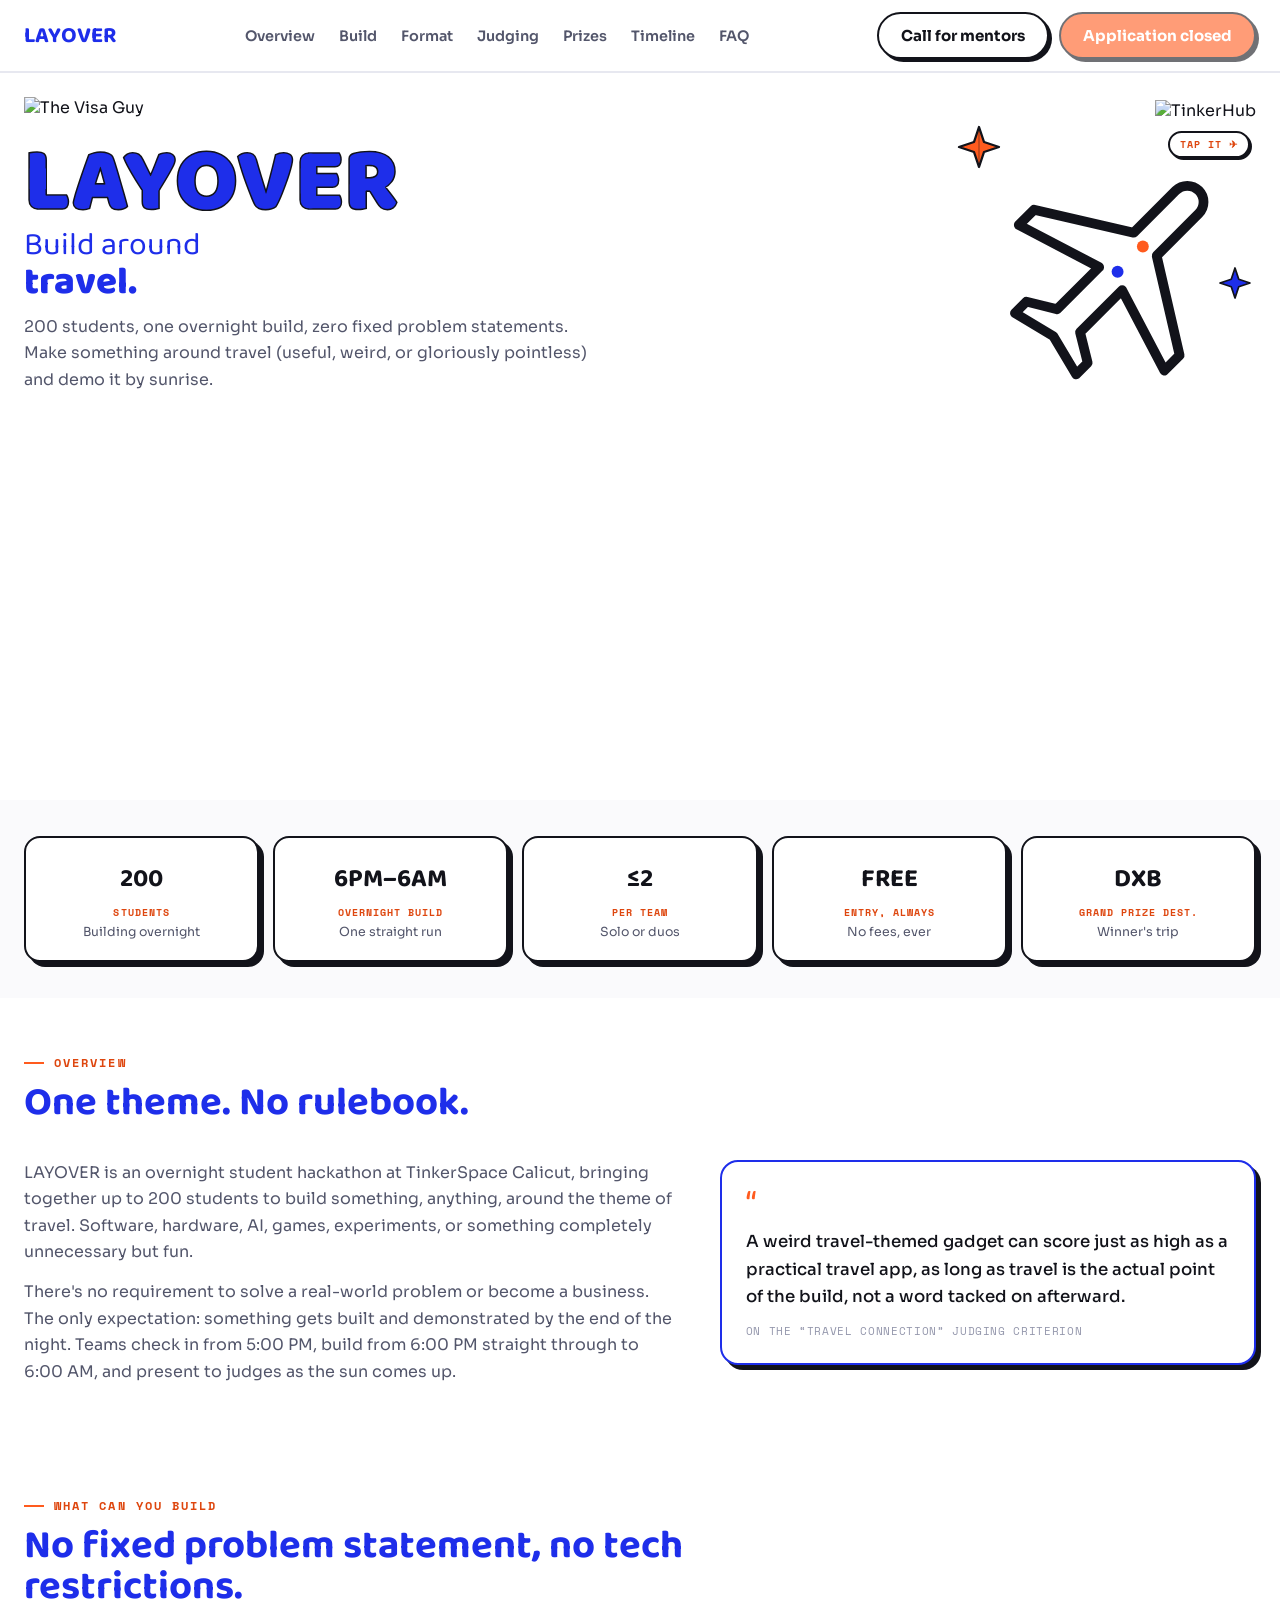
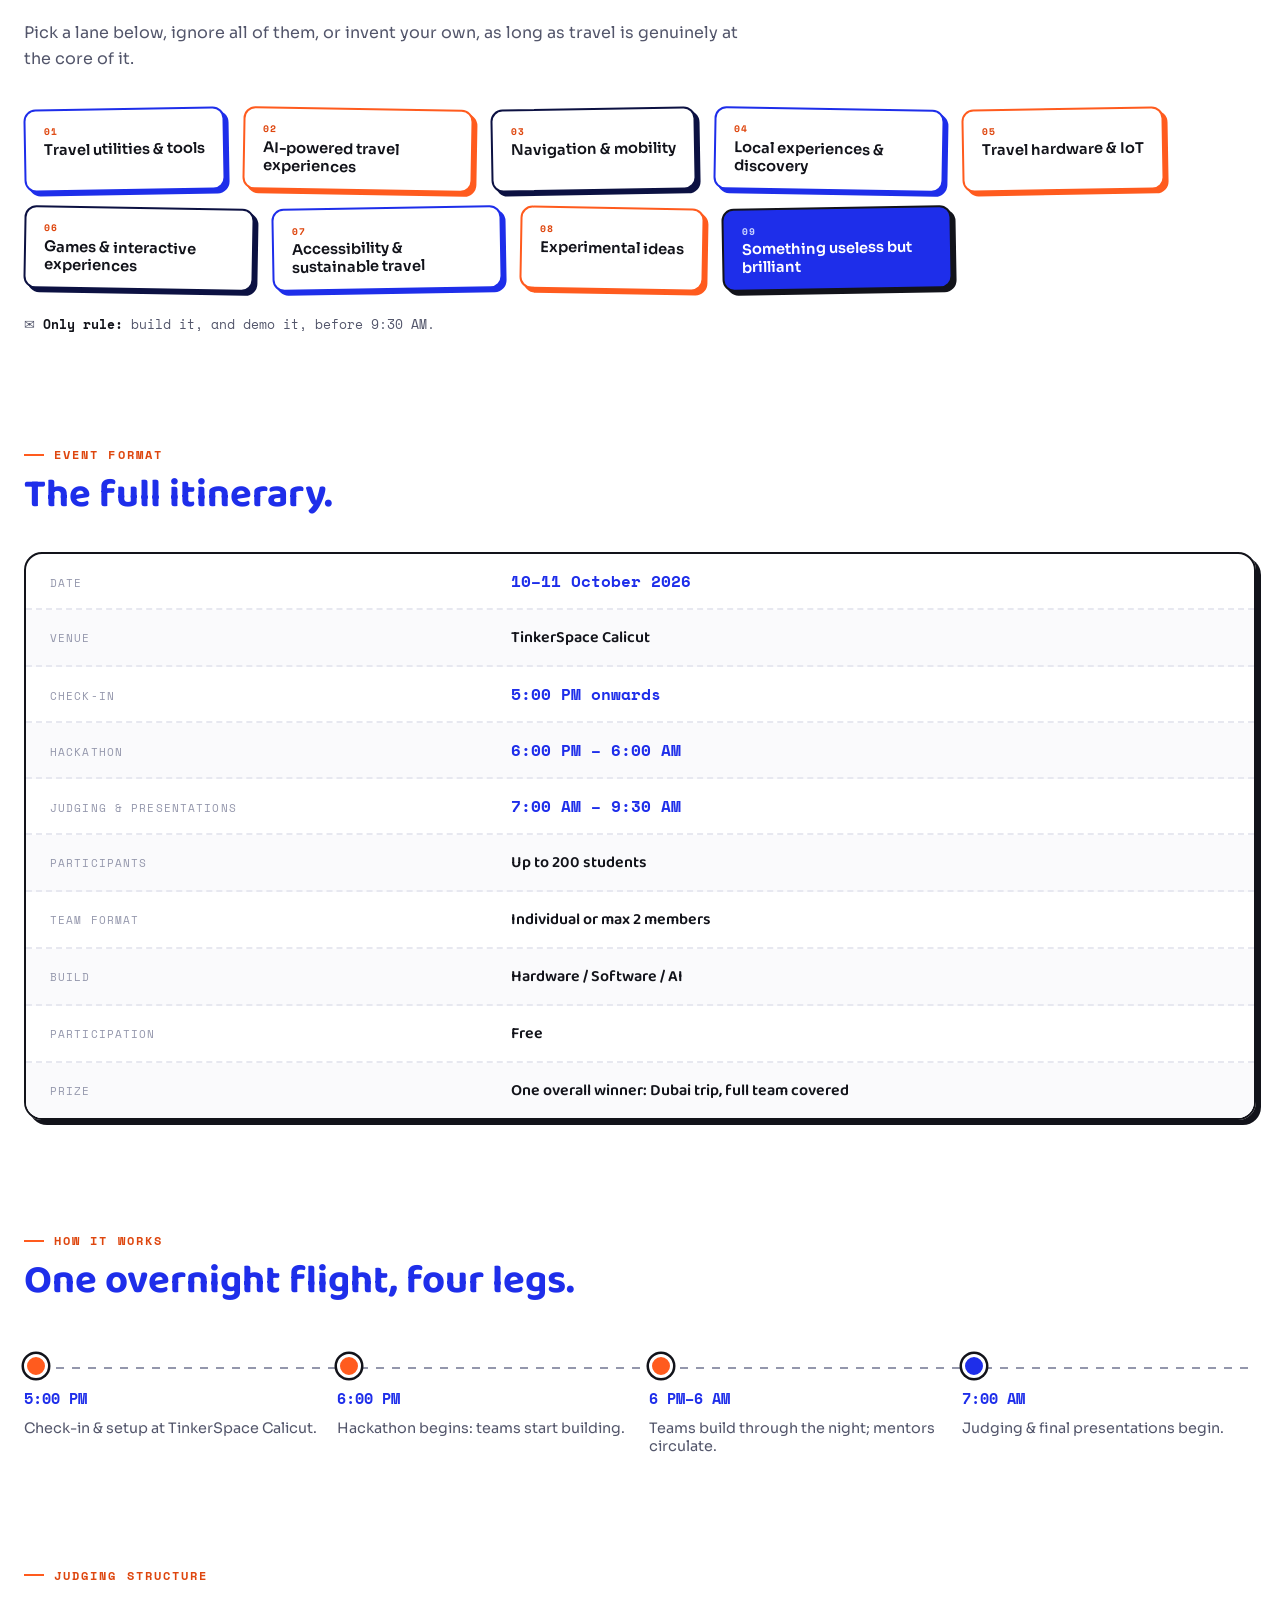
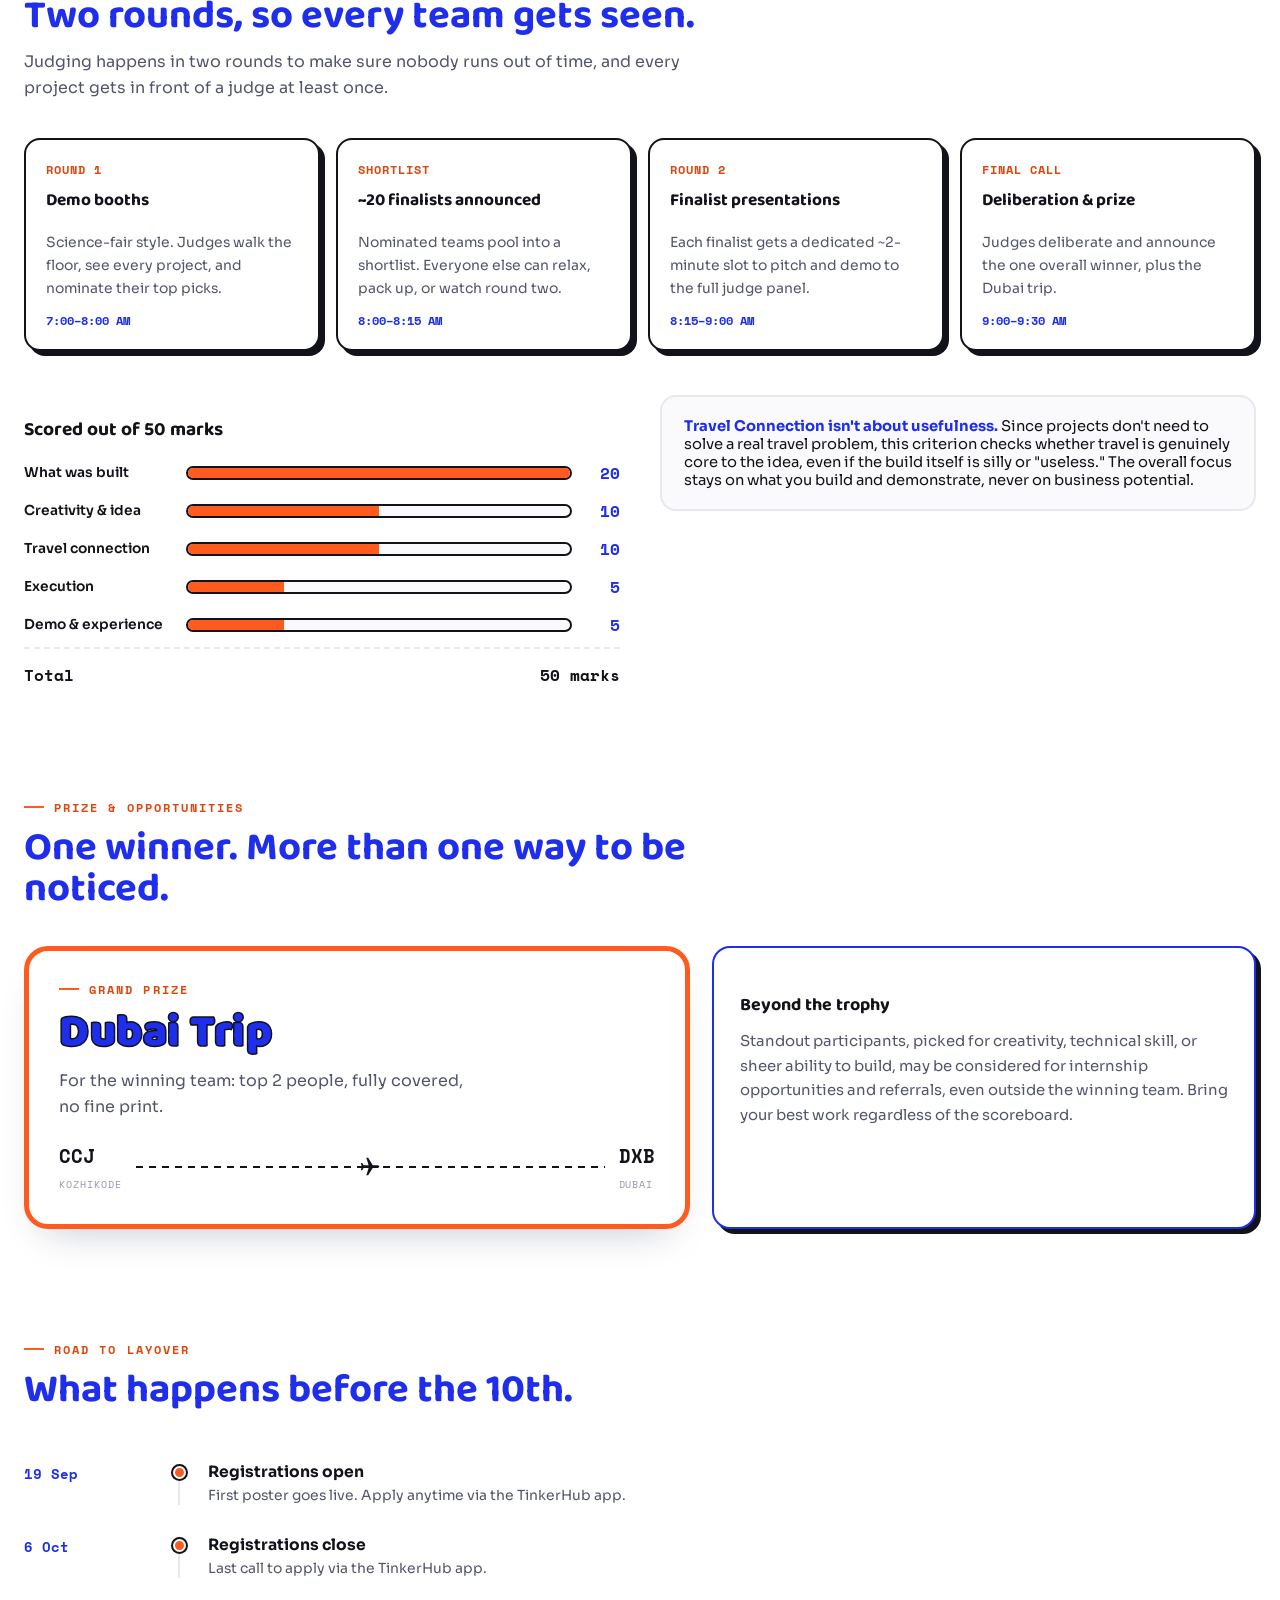
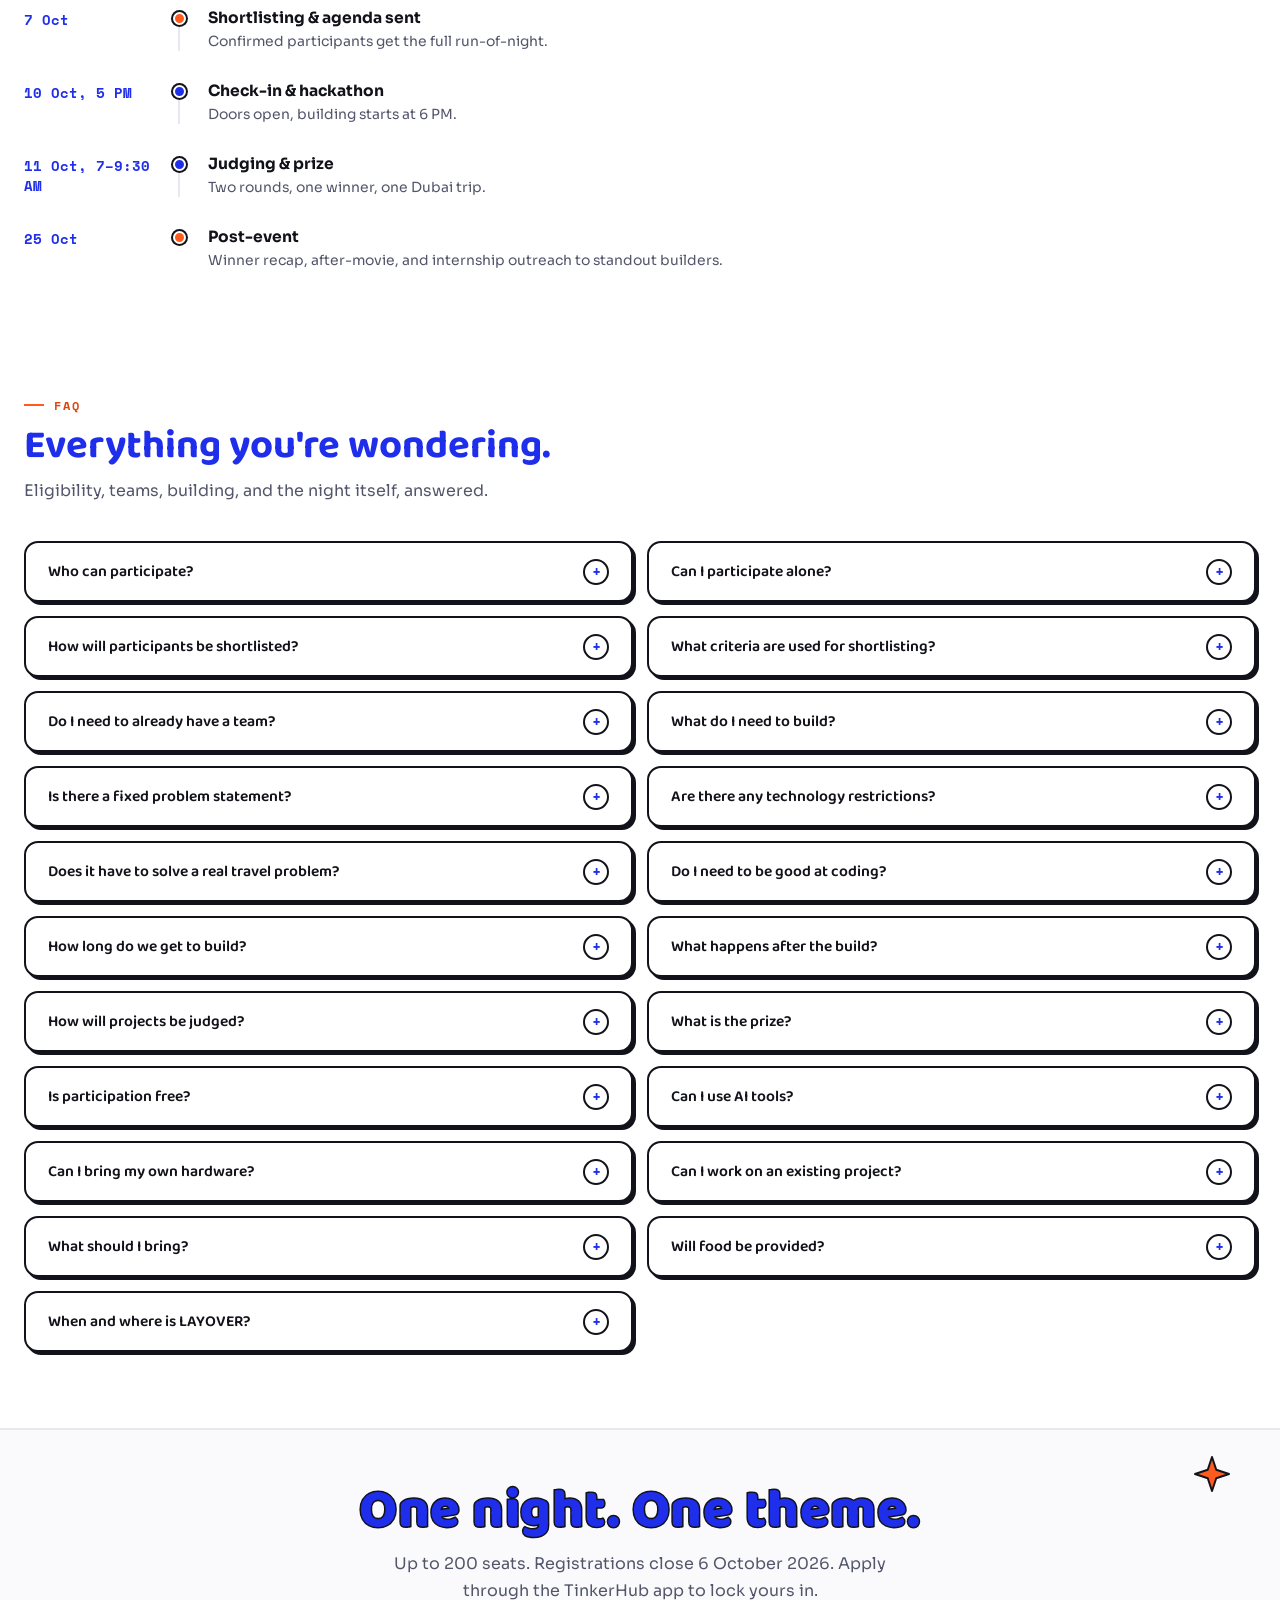
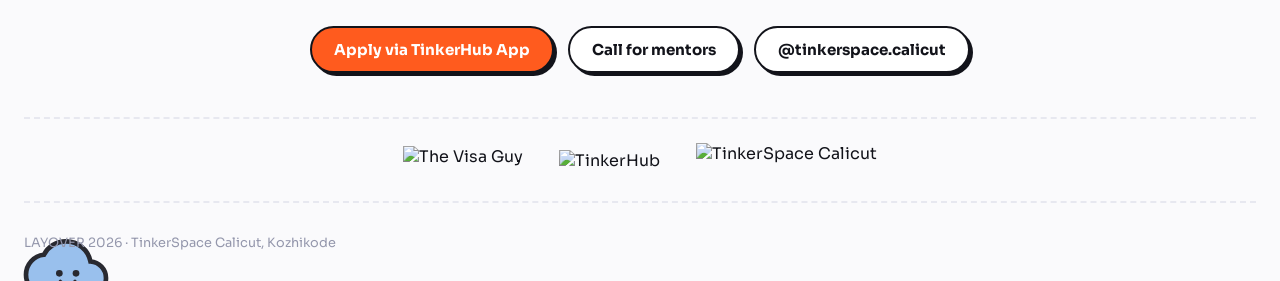
==== commit b1d512fa: "Change nav Apply now button to Application closed Co-Authored-By: Claude Opus 5.5 <noreply@anthropic" ====
--- a/index.html
+++ b/index.html
@@ -5,7 +5,7 @@
 <link rel="preconnect" href="https://fonts.googleapis.com">
 <link rel="preconnect" href="https://fonts.gstatic.com" crossorigin>
 <link href="https://fonts.googleapis.com/css2?family=Baloo+2:wght@500;600;700;800&family=Sora:wght@400;500;600;700;800&family=Space+Mono:wght@400;700&display=swap" rel="stylesheet">
-<link rel="stylesheet" href="css/style.css?v=3">
+<link rel="stylesheet" href="css/style.css?v=4">
 <link rel="icon" type="image/svg+xml" href="assets/favicon.svg">
 
 <div class="nav">
@@ -22,7 +22,7 @@
     </ul>
     <div class="nav-cta">
       <a class="btn btn-ghost btn-mentor" href="https://forms.gle/Bvo4amQbFLzuVSWZ8" target="_blank" rel="noopener"><span class="long">Call for mentors</span><span class="short">Mentors</span></a>
-      <a class="btn btn-primary" href="https://tinkerhub.org/events/X4ZCHA80D8/layover" target="_blank" rel="noopener">Apply now</a>
+      <span class="btn btn-primary btn-closed" aria-disabled="true">Application closed</span>
     </div>
   </div>
 </div>
--- a/css/style.css
+++ b/css/style.css
@@ -74,6 +74,7 @@
 .btn:focus-visible{outline:3px solid var(--blue);outline-offset:3px;}
 .btn-primary{background:var(--orange);color:#fff;border-color:var(--outline);}
 .btn-ghost{background:var(--bg);}
+.btn-closed,.btn-closed:hover,.btn-closed:active{opacity:.6;cursor:default;transform:none;}
 
 /* ---------- nav ---------- */
 .nav{position:sticky;top:env(safe-area-inset-top,0px);z-index:50;background:color-mix(in srgb, var(--bg) 92%, transparent);backdrop-filter:blur(8px);border-bottom:2px solid var(--line);}
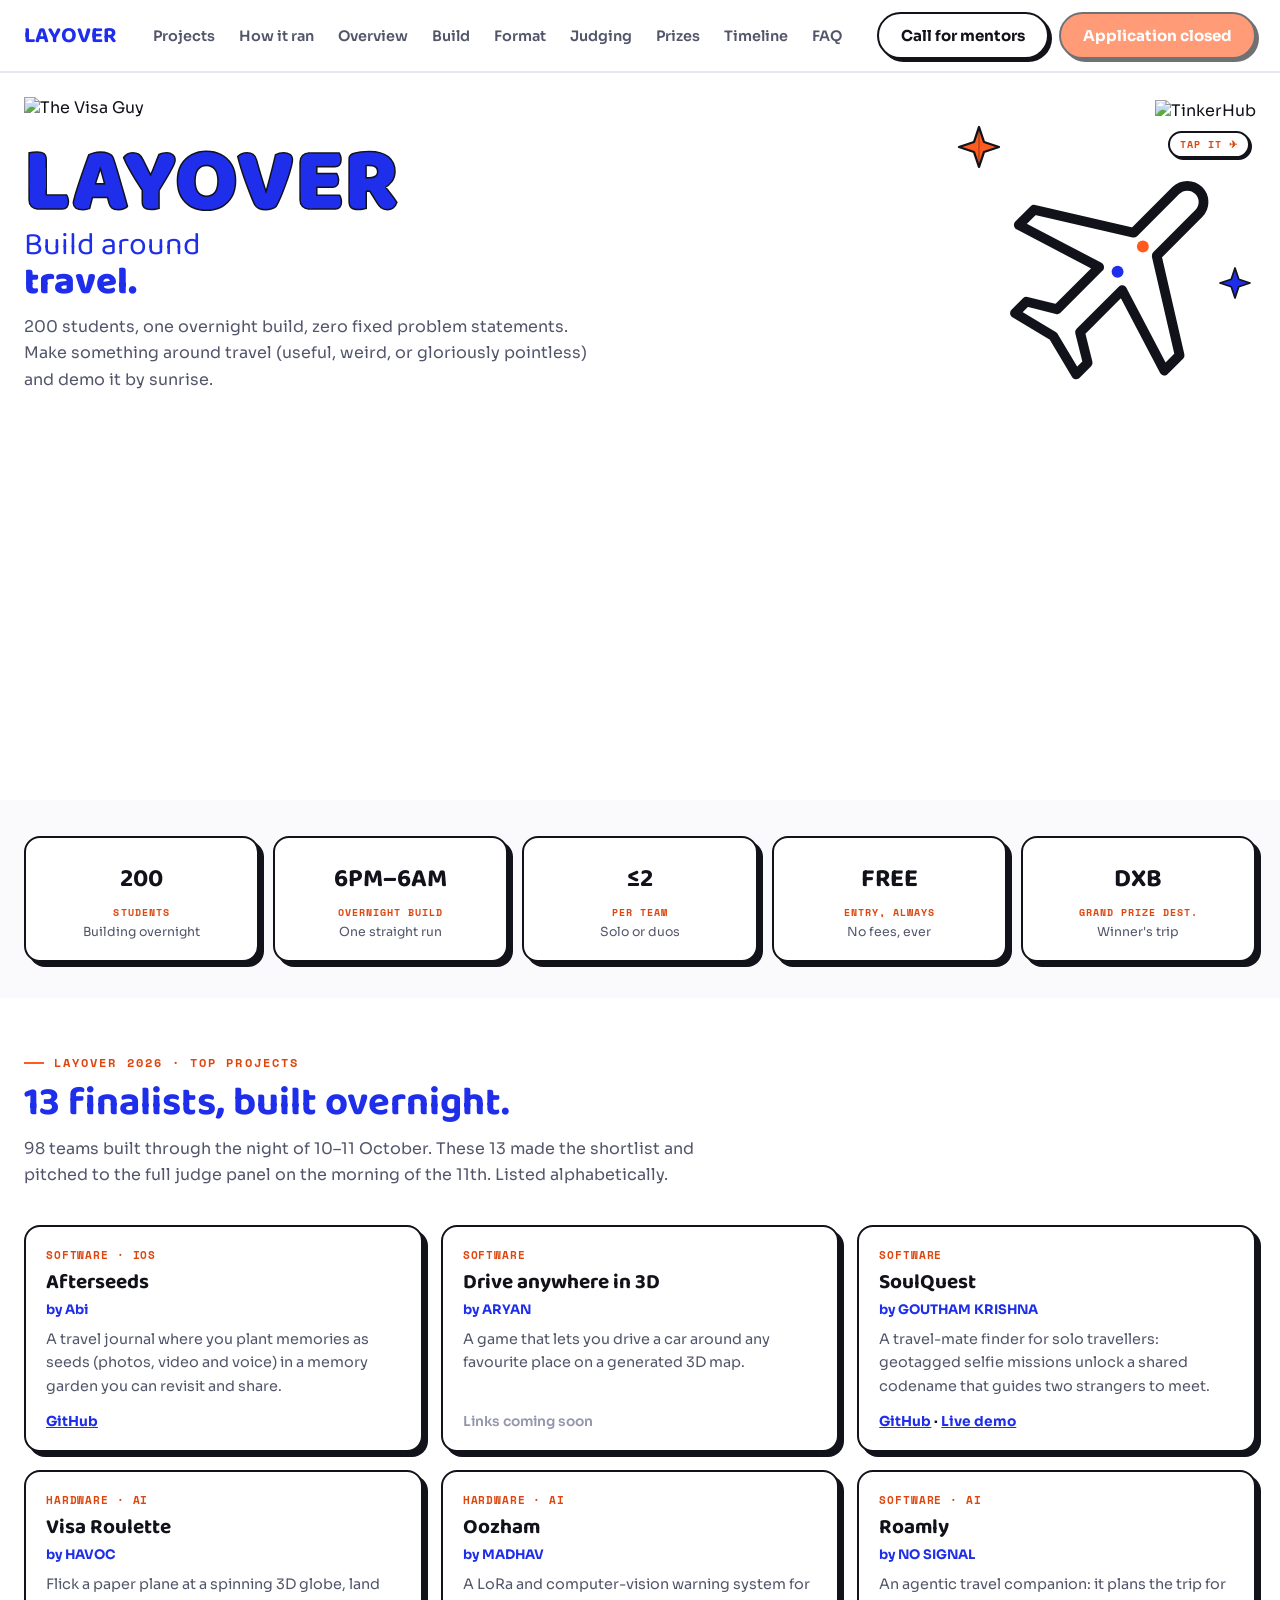
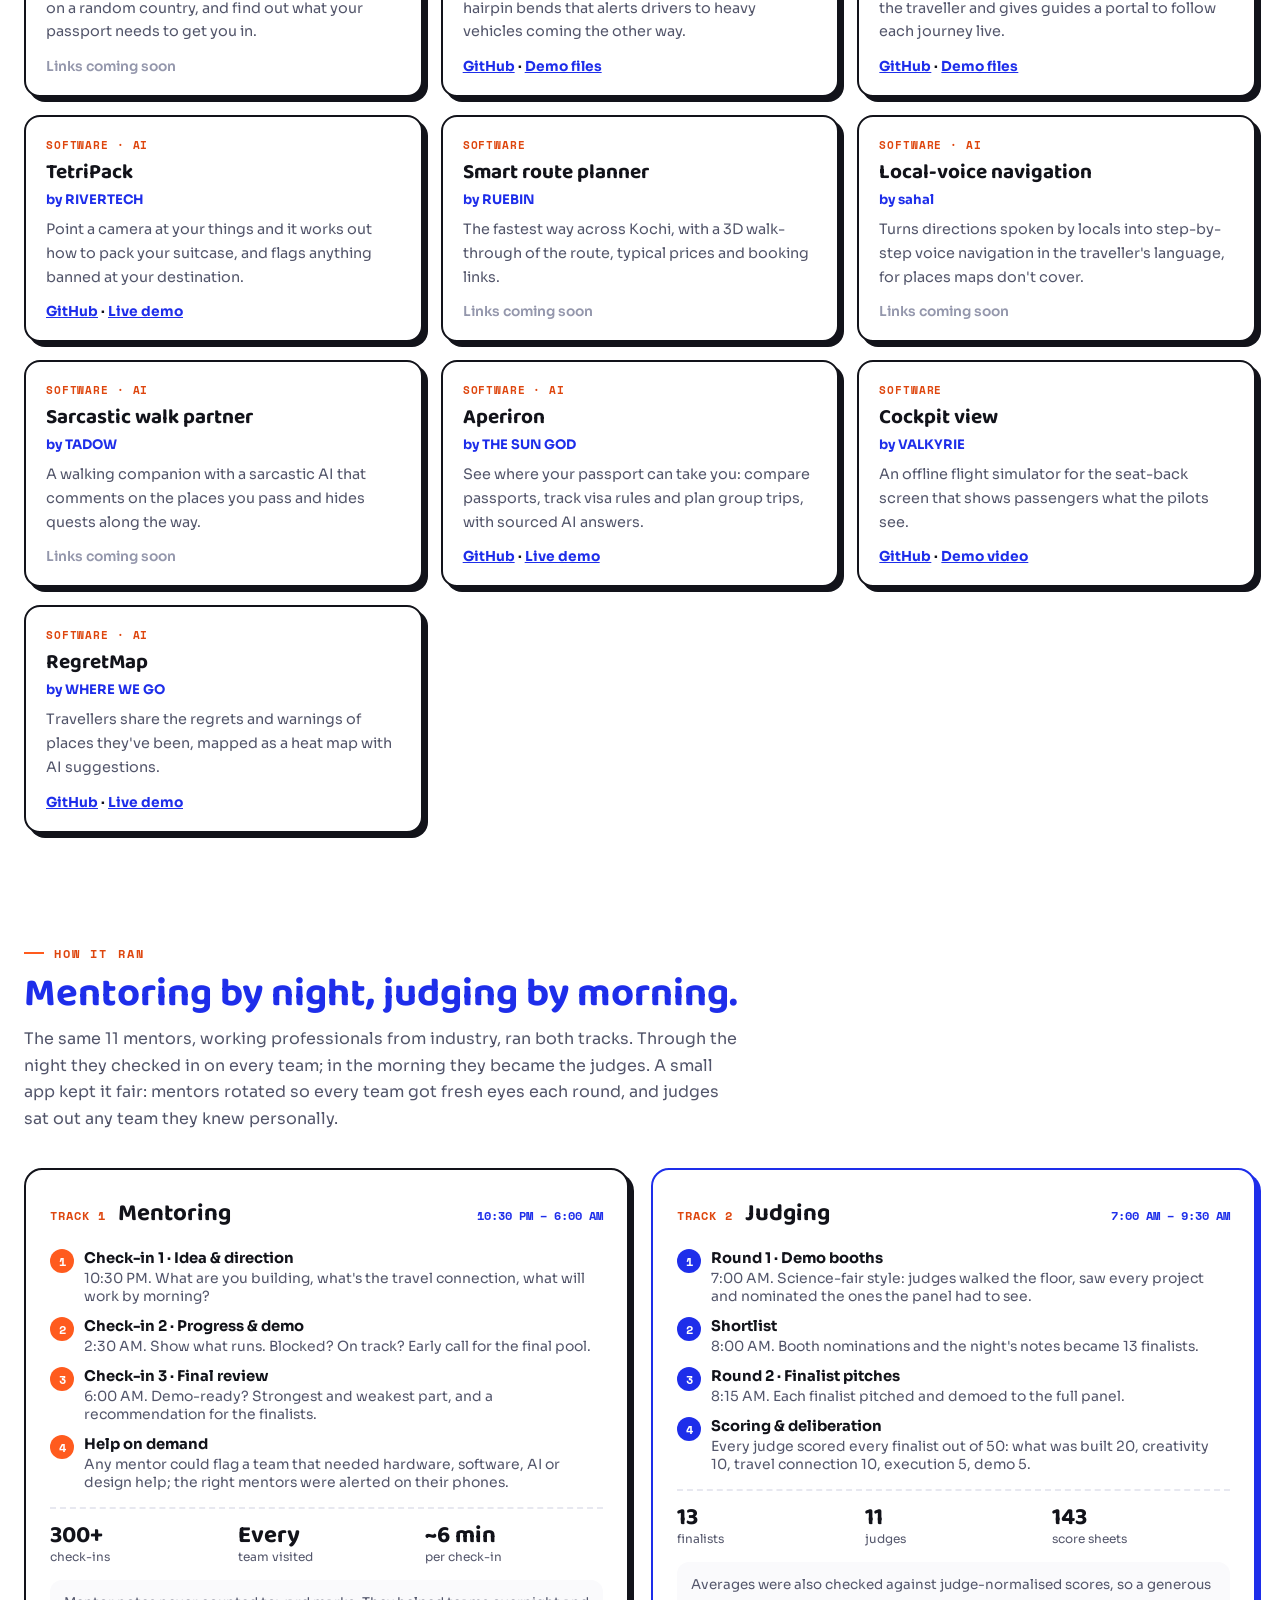
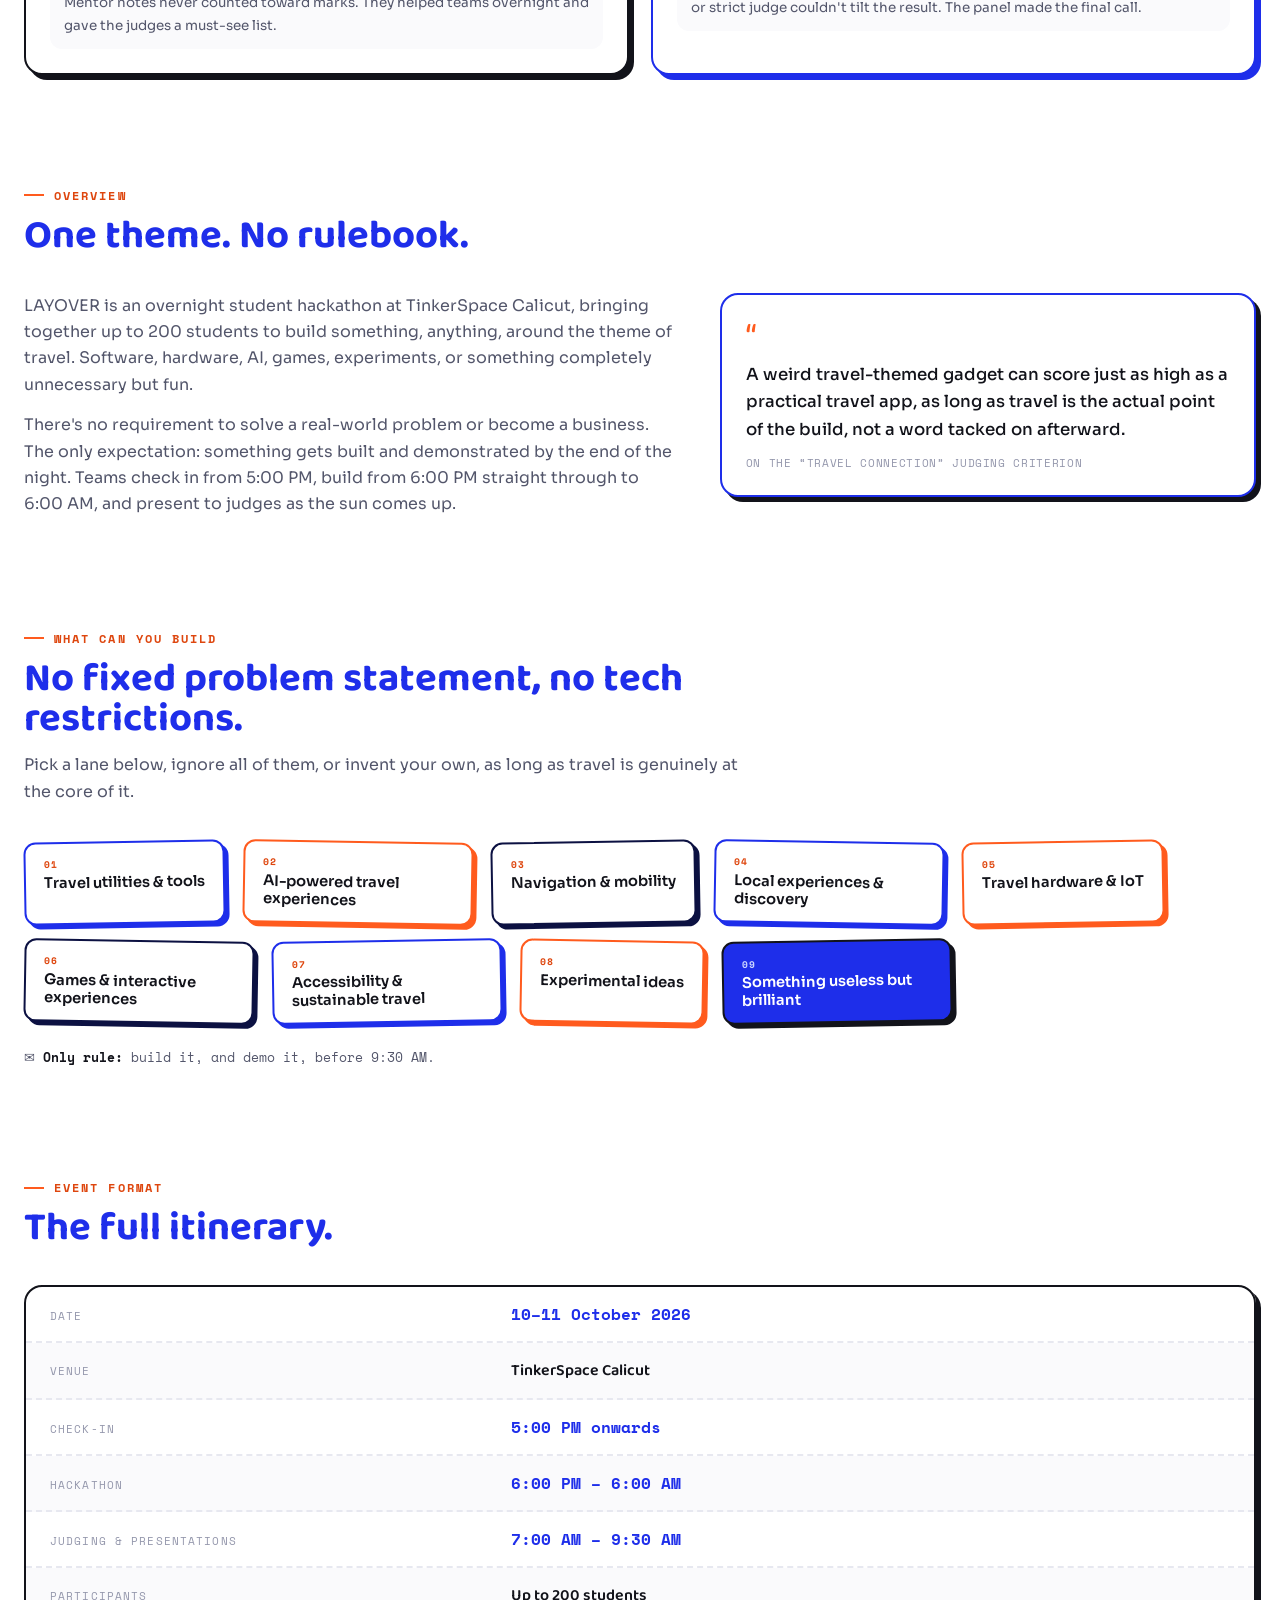
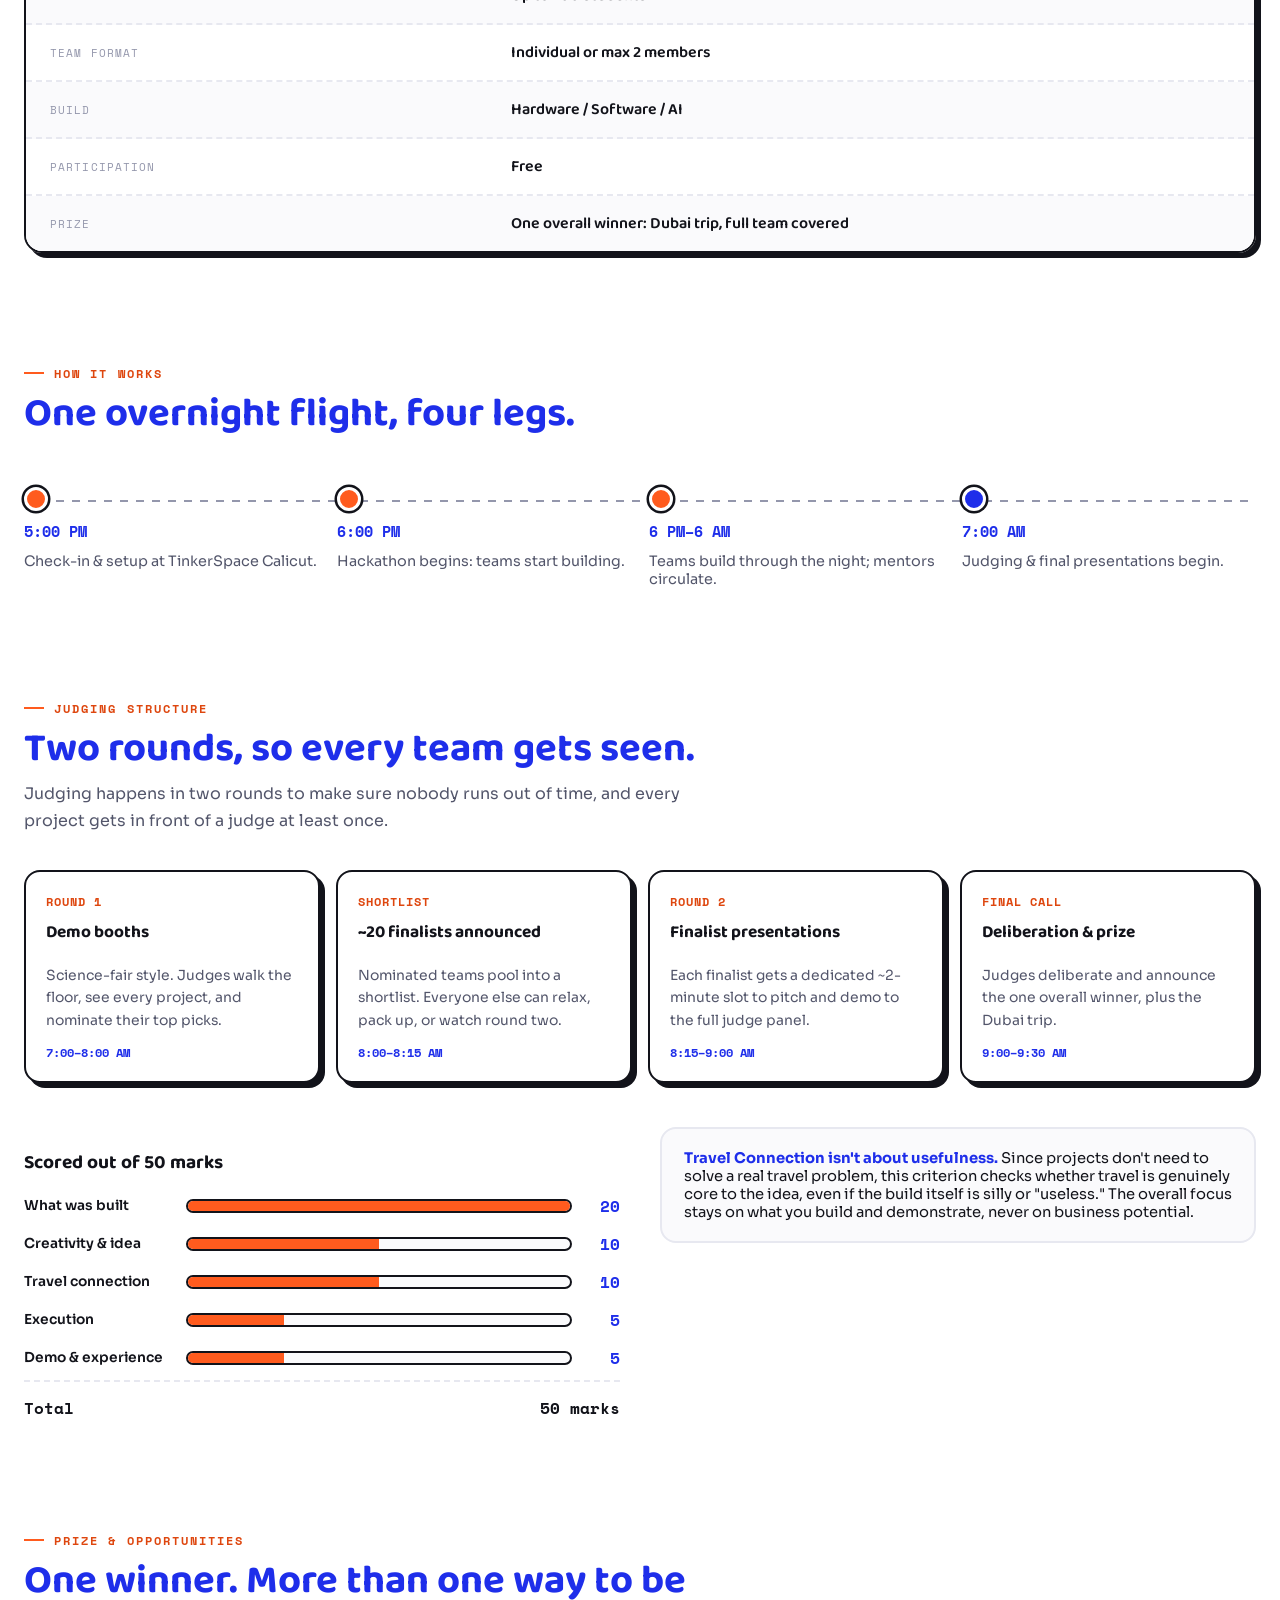
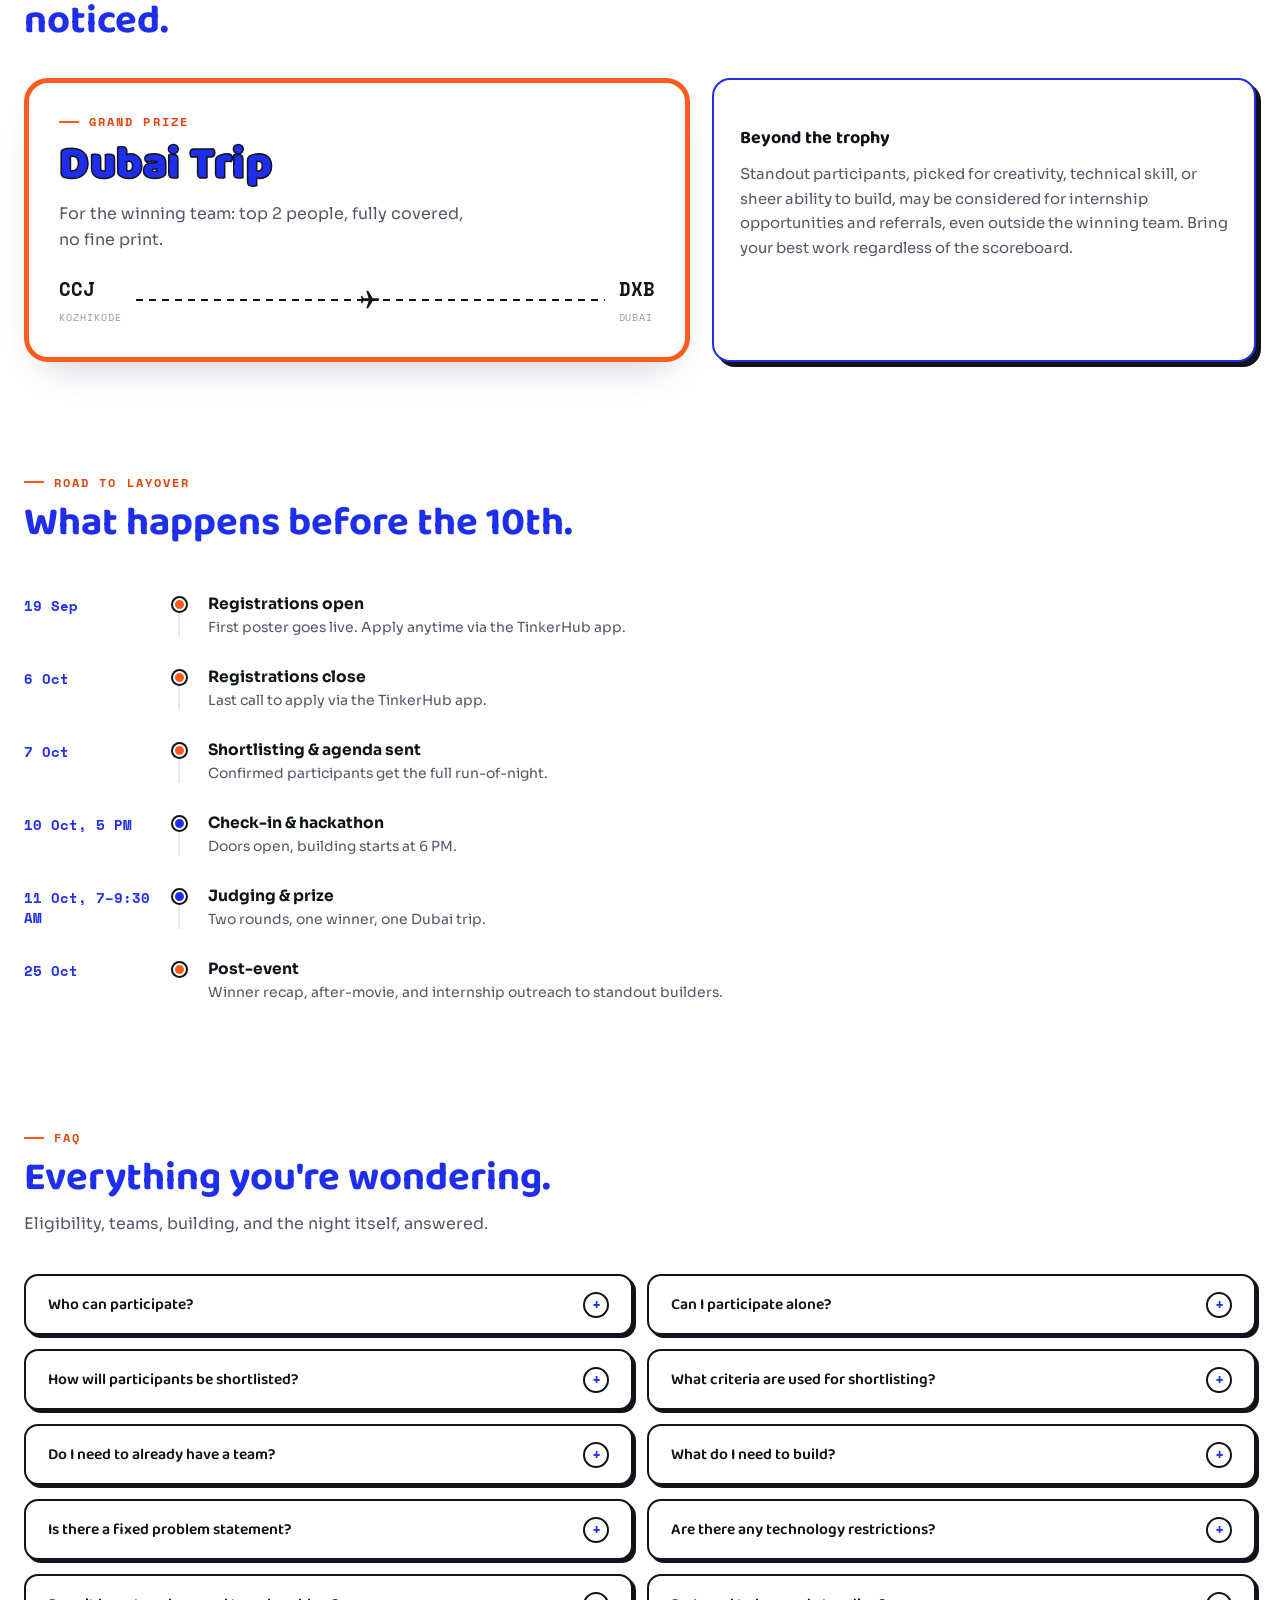
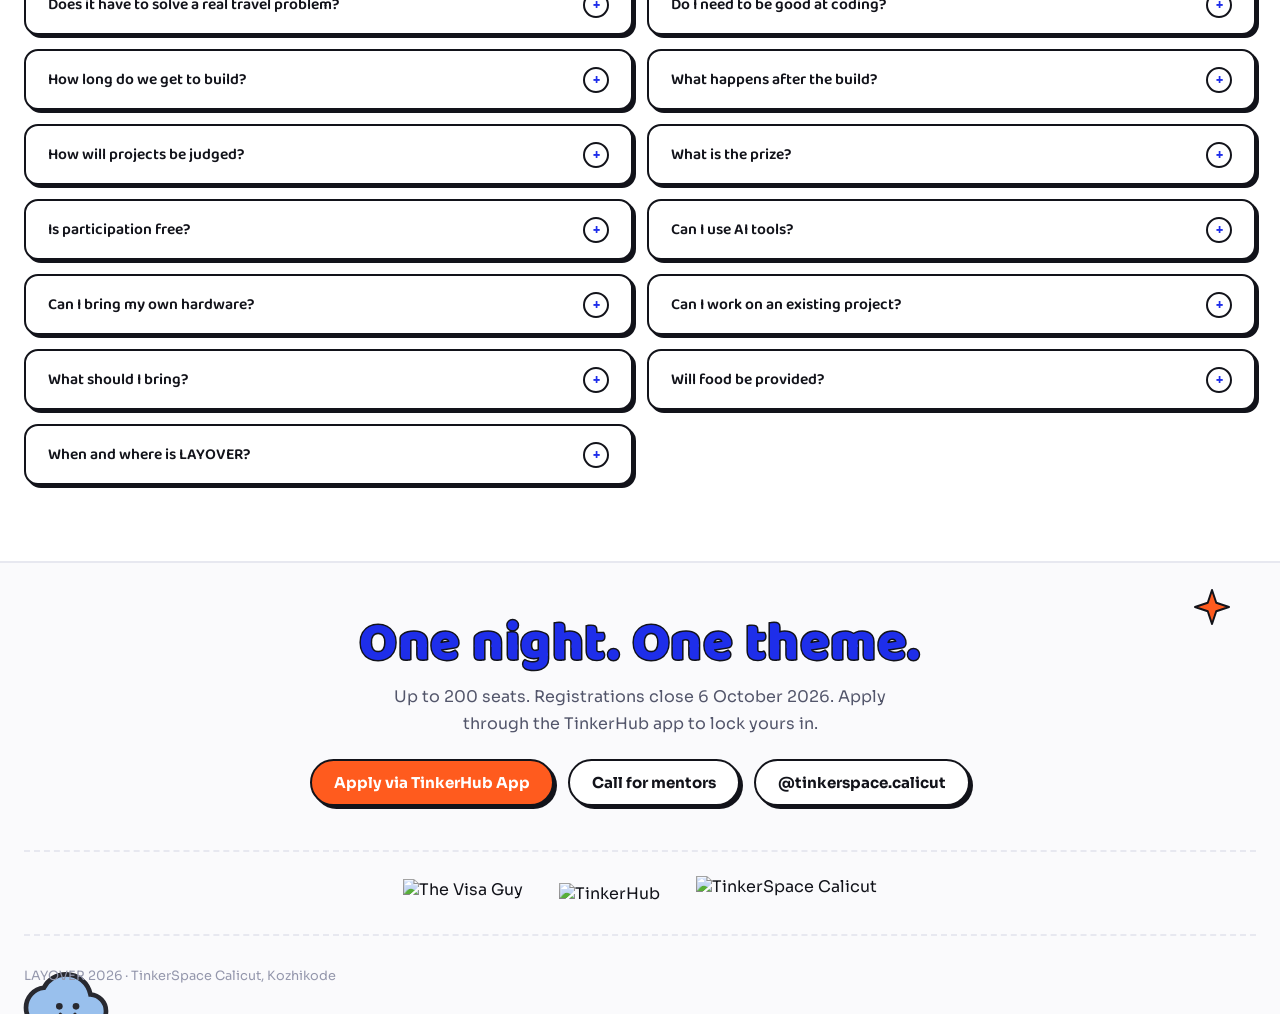
==== commit 10a8c2c1: "Add top 13 projects and how mentoring and judging ran Finalists listed alphabetically with a one-lin" ====
--- a/index.html
+++ b/index.html
@@ -5,13 +5,15 @@
 <link rel="preconnect" href="https://fonts.googleapis.com">
 <link rel="preconnect" href="https://fonts.gstatic.com" crossorigin>
 <link href="https://fonts.googleapis.com/css2?family=Baloo+2:wght@500;600;700;800&family=Sora:wght@400;500;600;700;800&family=Space+Mono:wght@400;700&display=swap" rel="stylesheet">
-<link rel="stylesheet" href="css/style.css?v=4">
+<link rel="stylesheet" href="css/style.css?v=5">
 <link rel="icon" type="image/svg+xml" href="assets/favicon.svg">
 
 <div class="nav">
   <div class="wrap nav-row">
     <div class="brand">LAYOVER</div>
     <ul class="nav-links">
+      <li><a href="#projects">Projects</a></li>
+      <li><a href="#how-it-ran">How it ran</a></li>
       <li><a href="#overview">Overview</a></li>
       <li><a href="#build">Build</a></li>
       <li><a href="#format">Format</a></li>
@@ -146,6 +148,139 @@
     </div>
   </section>
 
+  <section class="wrap" id="projects">
+    <div class="sec-head">
+      <div class="eyebrow">LAYOVER 2026 · Top projects</div>
+      <h2 class="solid-text">13 finalists, built overnight.</h2>
+      <p>98 teams built through the night of 10&ndash;11 October. These 13 made the shortlist and pitched to the full judge panel on the morning of the 11th. Listed alphabetically.</p>
+    </div>
+    <div class="proj-grid">
+        <article class="proj-card">
+          <div class="proj-tags">Software · iOS</div>
+          <h3>Afterseeds</h3>
+          <div class="proj-team">by Abi</div>
+          <p>A travel journal where you plant memories as seeds (photos, video and voice) in a memory garden you can revisit and share.</p>
+          <div class="proj-links"><a href="https://github.com/zidduhhere/afterseeds" target="_blank" rel="noopener">GitHub</a></div>
+        </article>
+        <article class="proj-card">
+          <div class="proj-tags">Software</div>
+          <h3>Drive anywhere in 3D</h3>
+          <div class="proj-team">by ARYAN</div>
+          <p>A game that lets you drive a car around any favourite place on a generated 3D map.</p>
+          <div class="proj-links"><span class="soon">Links coming soon</span></div>
+        </article>
+        <article class="proj-card">
+          <div class="proj-tags">Software</div>
+          <h3>SoulQuest</h3>
+          <div class="proj-team">by GOUTHAM KRISHNA</div>
+          <p>A travel-mate finder for solo travellers: geotagged selfie missions unlock a shared codename that guides two strangers to meet.</p>
+          <div class="proj-links"><a href="https://github.com/GKMsm701/layover" target="_blank" rel="noopener">GitHub</a> · <a href="https://soulquest.hatchable.site/" target="_blank" rel="noopener">Live demo</a></div>
+        </article>
+        <article class="proj-card">
+          <div class="proj-tags">Hardware · AI</div>
+          <h3>Visa Roulette</h3>
+          <div class="proj-team">by HAVOC</div>
+          <p>Flick a paper plane at a spinning 3D globe, land on a random country, and find out what your passport needs to get you in.</p>
+          <div class="proj-links"><span class="soon">Links coming soon</span></div>
+        </article>
+        <article class="proj-card">
+          <div class="proj-tags">Hardware · AI</div>
+          <h3>Oozham</h3>
+          <div class="proj-team">by MADHAV</div>
+          <p>A LoRa and computer-vision warning system for hairpin bends that alerts drivers to heavy vehicles coming the other way.</p>
+          <div class="proj-links"><a href="https://github.com/PASUMBA/Oozham" target="_blank" rel="noopener">GitHub</a> · <a href="https://drive.google.com/drive/folders/1VGjINKd1FsFc3wK6oExZUy8lYAJwd8qD?usp=sharing" target="_blank" rel="noopener">Demo files</a></div>
+        </article>
+        <article class="proj-card">
+          <div class="proj-tags">Software · AI</div>
+          <h3>Roamly</h3>
+          <div class="proj-team">by NO SIGNAL</div>
+          <p>An agentic travel companion: it plans the trip for the traveller and gives guides a portal to follow each journey live.</p>
+          <div class="proj-links"><a href="https://github.com/joseph489/Roamly" target="_blank" rel="noopener">GitHub</a> · <a href="https://drive.google.com/drive/folders/1mgxOHLL4CAp-nyNvDwXmbEEKN79z0ZLV" target="_blank" rel="noopener">Demo files</a></div>
+        </article>
+        <article class="proj-card">
+          <div class="proj-tags">Software · AI</div>
+          <h3>TetriPack</h3>
+          <div class="proj-team">by RIVERTECH</div>
+          <p>Point a camera at your things and it works out how to pack your suitcase, and flags anything banned at your destination.</p>
+          <div class="proj-links"><a href="https://github.com/ibnujaleel/pack" target="_blank" rel="noopener">GitHub</a> · <a href="https://tetripac.vercel.app" target="_blank" rel="noopener">Live demo</a></div>
+        </article>
+        <article class="proj-card">
+          <div class="proj-tags">Software</div>
+          <h3>Smart route planner</h3>
+          <div class="proj-team">by RUEBIN</div>
+          <p>The fastest way across Kochi, with a 3D walk-through of the route, typical prices and booking links.</p>
+          <div class="proj-links"><span class="soon">Links coming soon</span></div>
+        </article>
+        <article class="proj-card">
+          <div class="proj-tags">Software · AI</div>
+          <h3>Local-voice navigation</h3>
+          <div class="proj-team">by sahal</div>
+          <p>Turns directions spoken by locals into step-by-step voice navigation in the traveller&#x27;s language, for places maps don&#x27;t cover.</p>
+          <div class="proj-links"><span class="soon">Links coming soon</span></div>
+        </article>
+        <article class="proj-card">
+          <div class="proj-tags">Software · AI</div>
+          <h3>Sarcastic walk partner</h3>
+          <div class="proj-team">by TADOW</div>
+          <p>A walking companion with a sarcastic AI that comments on the places you pass and hides quests along the way.</p>
+          <div class="proj-links"><span class="soon">Links coming soon</span></div>
+        </article>
+        <article class="proj-card">
+          <div class="proj-tags">Software · AI</div>
+          <h3>Aperiron</h3>
+          <div class="proj-team">by THE SUN GOD</div>
+          <p>See where your passport can take you: compare passports, track visa rules and plan group trips, with sourced AI answers.</p>
+          <div class="proj-links"><a href="https://github.com/adithya-a-labs/aperiron" target="_blank" rel="noopener">GitHub</a> · <a href="https://aperiron.vercel.app/" target="_blank" rel="noopener">Live demo</a></div>
+        </article>
+        <article class="proj-card">
+          <div class="proj-tags">Software</div>
+          <h3>Cockpit view</h3>
+          <div class="proj-team">by VALKYRIE</div>
+          <p>An offline flight simulator for the seat-back screen that shows passengers what the pilots see.</p>
+          <div class="proj-links"><a href="https://github.com/Athulya-936/layover" target="_blank" rel="noopener">GitHub</a> · <a href="https://drive.google.com/file/d/1IiJWKRmkNWP2wdNKfQ6dQvfhVlmpHv9i/view?usp=sharing" target="_blank" rel="noopener">Demo video</a></div>
+        </article>
+        <article class="proj-card">
+          <div class="proj-tags">Software · AI</div>
+          <h3>RegretMap</h3>
+          <div class="proj-team">by WHERE WE GO</div>
+          <p>Travellers share the regrets and warnings of places they&#x27;ve been, mapped as a heat map with AI suggestions.</p>
+          <div class="proj-links"><a href="https://github.com/shamil-tp/RegretMap" target="_blank" rel="noopener">GitHub</a> · <a href="https://regret-map.shamiltp.me" target="_blank" rel="noopener">Live demo</a></div>
+        </article>
+    </div>
+  </section>
+
+  <section class="wrap" id="how-it-ran">
+    <div class="sec-head">
+      <div class="eyebrow">How it ran</div>
+      <h2 class="solid-text">Mentoring by night, judging by morning.</h2>
+      <p>The same 11 mentors, working professionals from industry, ran both tracks. Through the night they checked in on every team; in the morning they became the judges. A small app kept it fair: mentors rotated so every team got fresh eyes each round, and judges sat out any team they knew personally.</p>
+    </div>
+    <div class="tracks">
+      <div class="track">
+        <div class="track-head"><span class="idx">TRACK 1</span><h3>Mentoring</h3><span class="when">10:30 PM &ndash; 6:00 AM</span></div>
+        <ol class="track-steps">
+          <li><b>Check-in 1 · Idea &amp; direction</b><span>10:30 PM. What are you building, what's the travel connection, what will work by morning?</span></li>
+          <li><b>Check-in 2 · Progress &amp; demo</b><span>2:30 AM. Show what runs. Blocked? On track? Early call for the final pool.</span></li>
+          <li><b>Check-in 3 · Final review</b><span>6:00 AM. Demo-ready? Strongest and weakest part, and a recommendation for the finalists.</span></li>
+          <li><b>Help on demand</b><span>Any mentor could flag a team that needed hardware, software, AI or design help; the right mentors were alerted on their phones.</span></li>
+        </ol>
+        <div class="track-stats"><div><b>300+</b><span>check-ins</span></div><div><b>Every</b><span>team visited</span></div><div><b>~6 min</b><span>per check-in</span></div></div>
+        <p class="track-note">Mentor notes never counted toward marks. They helped teams overnight and gave the judges a must-see list.</p>
+      </div>
+      <div class="track judging">
+        <div class="track-head"><span class="idx">TRACK 2</span><h3>Judging</h3><span class="when">7:00 AM &ndash; 9:30 AM</span></div>
+        <ol class="track-steps">
+          <li><b>Round 1 · Demo booths</b><span>7:00 AM. Science-fair style: judges walked the floor, saw every project and nominated the ones the panel had to see.</span></li>
+          <li><b>Shortlist</b><span>8:00 AM. Booth nominations and the night's notes became 13 finalists.</span></li>
+          <li><b>Round 2 · Finalist pitches</b><span>8:15 AM. Each finalist pitched and demoed to the full panel.</span></li>
+          <li><b>Scoring &amp; deliberation</b><span>Every judge scored every finalist out of 50: what was built 20, creativity 10, travel connection 10, execution 5, demo 5.</span></li>
+        </ol>
+        <div class="track-stats"><div><b>13</b><span>finalists</span></div><div><b>11</b><span>judges</span></div><div><b>143</b><span>score sheets</span></div></div>
+        <p class="track-note">Averages were also checked against judge-normalised scores, so a generous or strict judge couldn't tilt the result. The panel made the final call.</p>
+      </div>
+    </div>
+  </section>
+
   <section class="wrap" id="overview">
     <div class="sec-head">
       <div class="eyebrow">Overview</div>
--- a/css/style.css
+++ b/css/style.css
@@ -415,3 +415,38 @@
   .nav-cta .long{display:none;}
   .nav-cta .short{display:inline;}
 }
+
+/* Top projects + how it ran (post-event) */
+.proj-grid{display:grid;grid-template-columns:repeat(3,1fr);gap:18px;}
+.proj-card{background:var(--bg);border:2.5px solid var(--outline);border-radius:16px;padding:20px;box-shadow:var(--shadow-hard);display:flex;flex-direction:column;gap:6px;}
+.proj-tags{font-family:"Space Mono";font-size:.68rem;font-weight:700;letter-spacing:.08em;color:var(--orange-deep);text-transform:uppercase;}
+.proj-card h3{font-family:"Baloo 2";font-size:1.3rem;line-height:1.15;margin:2px 0 0;}
+.proj-team{font-size:.82rem;color:var(--blue);font-weight:700;}
+.proj-card p{color:var(--ink-soft);font-size:.9rem;flex:1;margin-top:4px;}
+.proj-links{margin-top:8px;font-size:.86rem;font-weight:700;}
+.proj-links a{color:var(--blue);}
+.proj-links .soon{color:var(--ink-faint);font-weight:600;}
+.tracks{display:grid;grid-template-columns:1fr 1fr;gap:22px;}
+.track{background:var(--bg);border:2.5px solid var(--outline);border-radius:18px;padding:24px;box-shadow:var(--shadow-hard);display:flex;flex-direction:column;gap:16px;}
+.track.judging{border-color:var(--blue);box-shadow:5px 5px 0 var(--blue);}
+.track-head{display:flex;flex-wrap:wrap;align-items:baseline;gap:6px 12px;}
+.track-head .idx{font-family:"Space Mono";color:var(--orange-deep);font-weight:700;font-size:.76rem;letter-spacing:.08em;}
+.track-head h3{font-family:"Baloo 2";font-size:1.5rem;margin:0;}
+.track-head .when{margin-left:auto;font-family:"Space Mono";font-size:.74rem;color:var(--blue);font-weight:700;}
+.track-steps{list-style:none;margin:0;padding:0;display:flex;flex-direction:column;gap:12px;counter-reset:st;}
+.track-steps li{position:relative;padding-left:34px;display:flex;flex-direction:column;gap:2px;font-size:.92rem;}
+.track-steps li::before{counter-increment:st;content:counter(st);position:absolute;left:0;top:0;width:24px;height:24px;border-radius:50%;background:var(--orange);color:#fff;font-family:"Space Mono";font-size:.72rem;font-weight:700;display:grid;place-items:center;}
+.track.judging .track-steps li::before{background:var(--blue);}
+.track-steps span{color:var(--ink-soft);font-size:.87rem;}
+.track-stats{display:grid;grid-template-columns:repeat(3,1fr);gap:10px;border-top:2px dashed var(--line);padding-top:14px;}
+.track-stats div{display:flex;flex-direction:column;}
+.track-stats b{font-family:"Baloo 2";font-size:1.5rem;line-height:1.1;}
+.track-stats span{font-size:.75rem;color:var(--ink-soft);}
+.track-note{font-size:.84rem;color:var(--ink-soft);background:var(--bg-soft);border-radius:12px;padding:12px 14px;}
+@media (max-width: 860px){
+  .proj-grid{grid-template-columns:repeat(2,1fr);}
+  .tracks{grid-template-columns:1fr;}
+}
+@media (max-width: 560px){
+  .proj-grid{grid-template-columns:1fr;}
+}
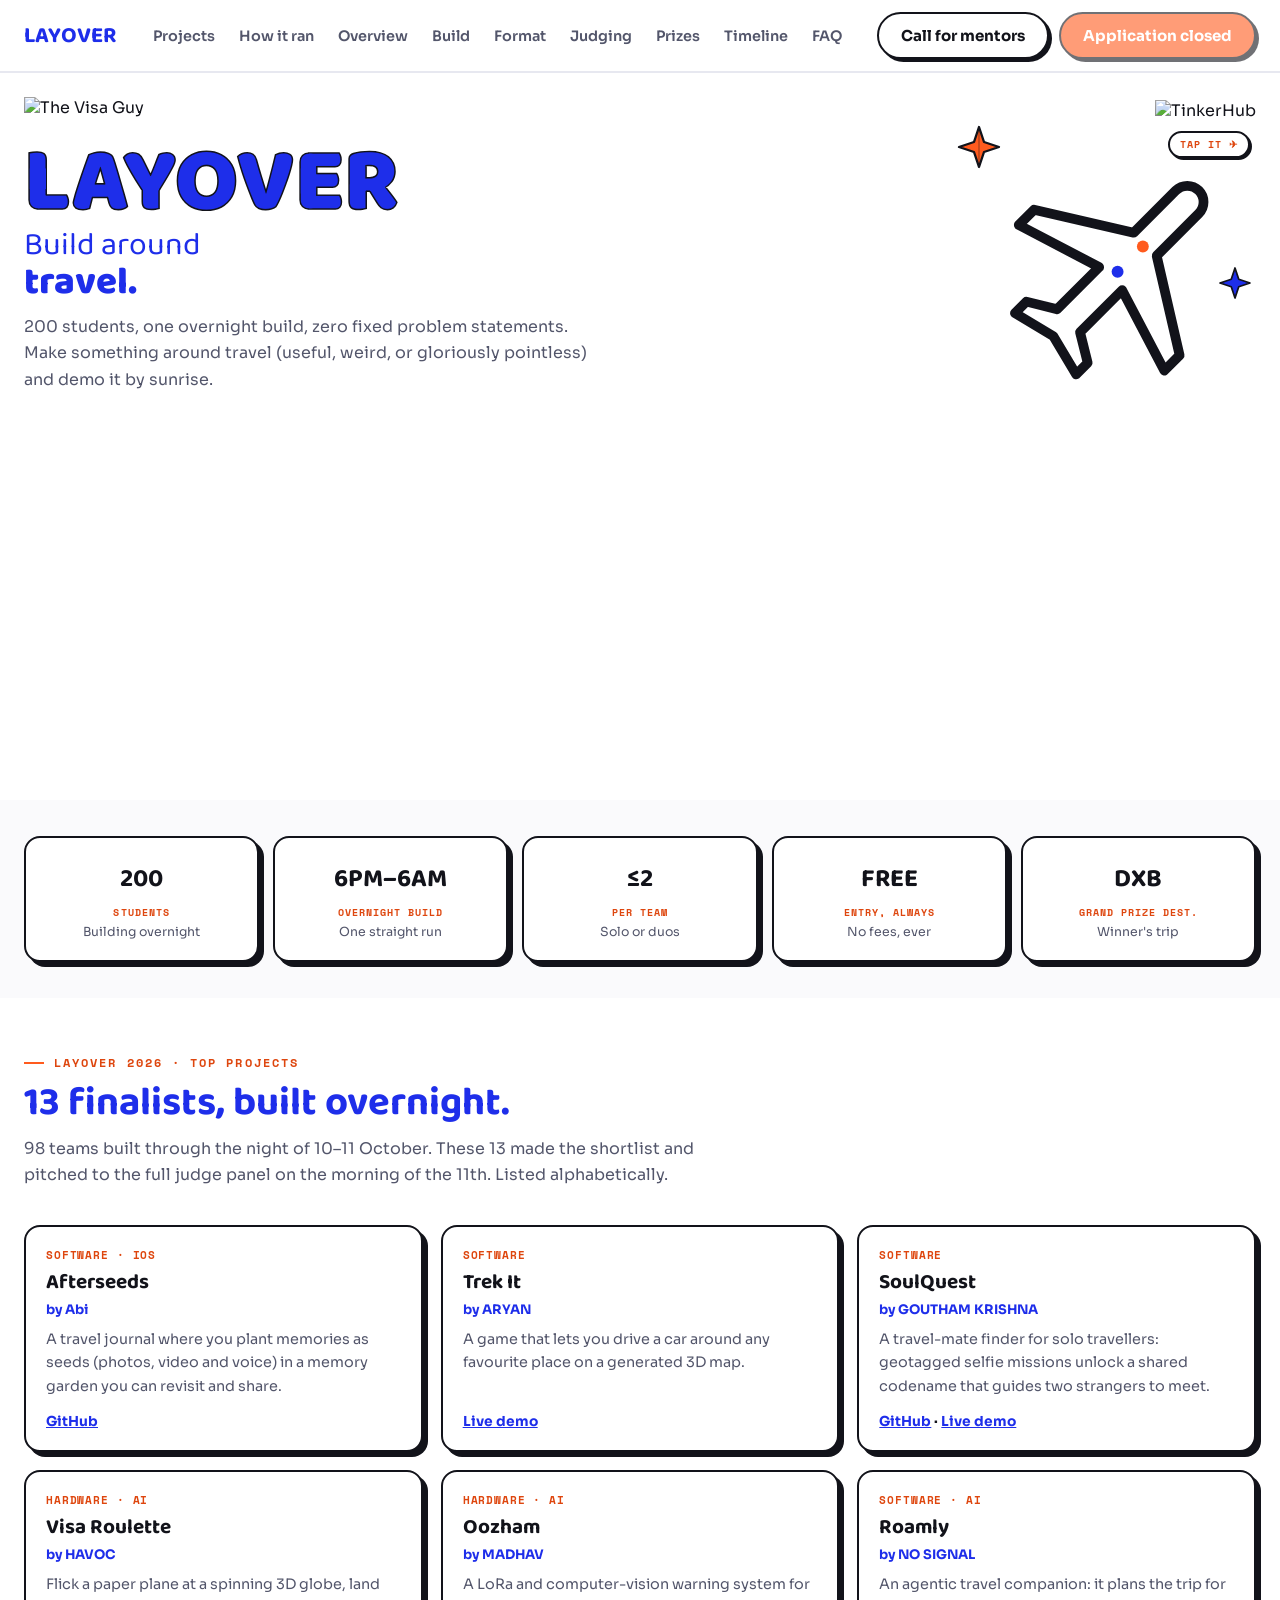
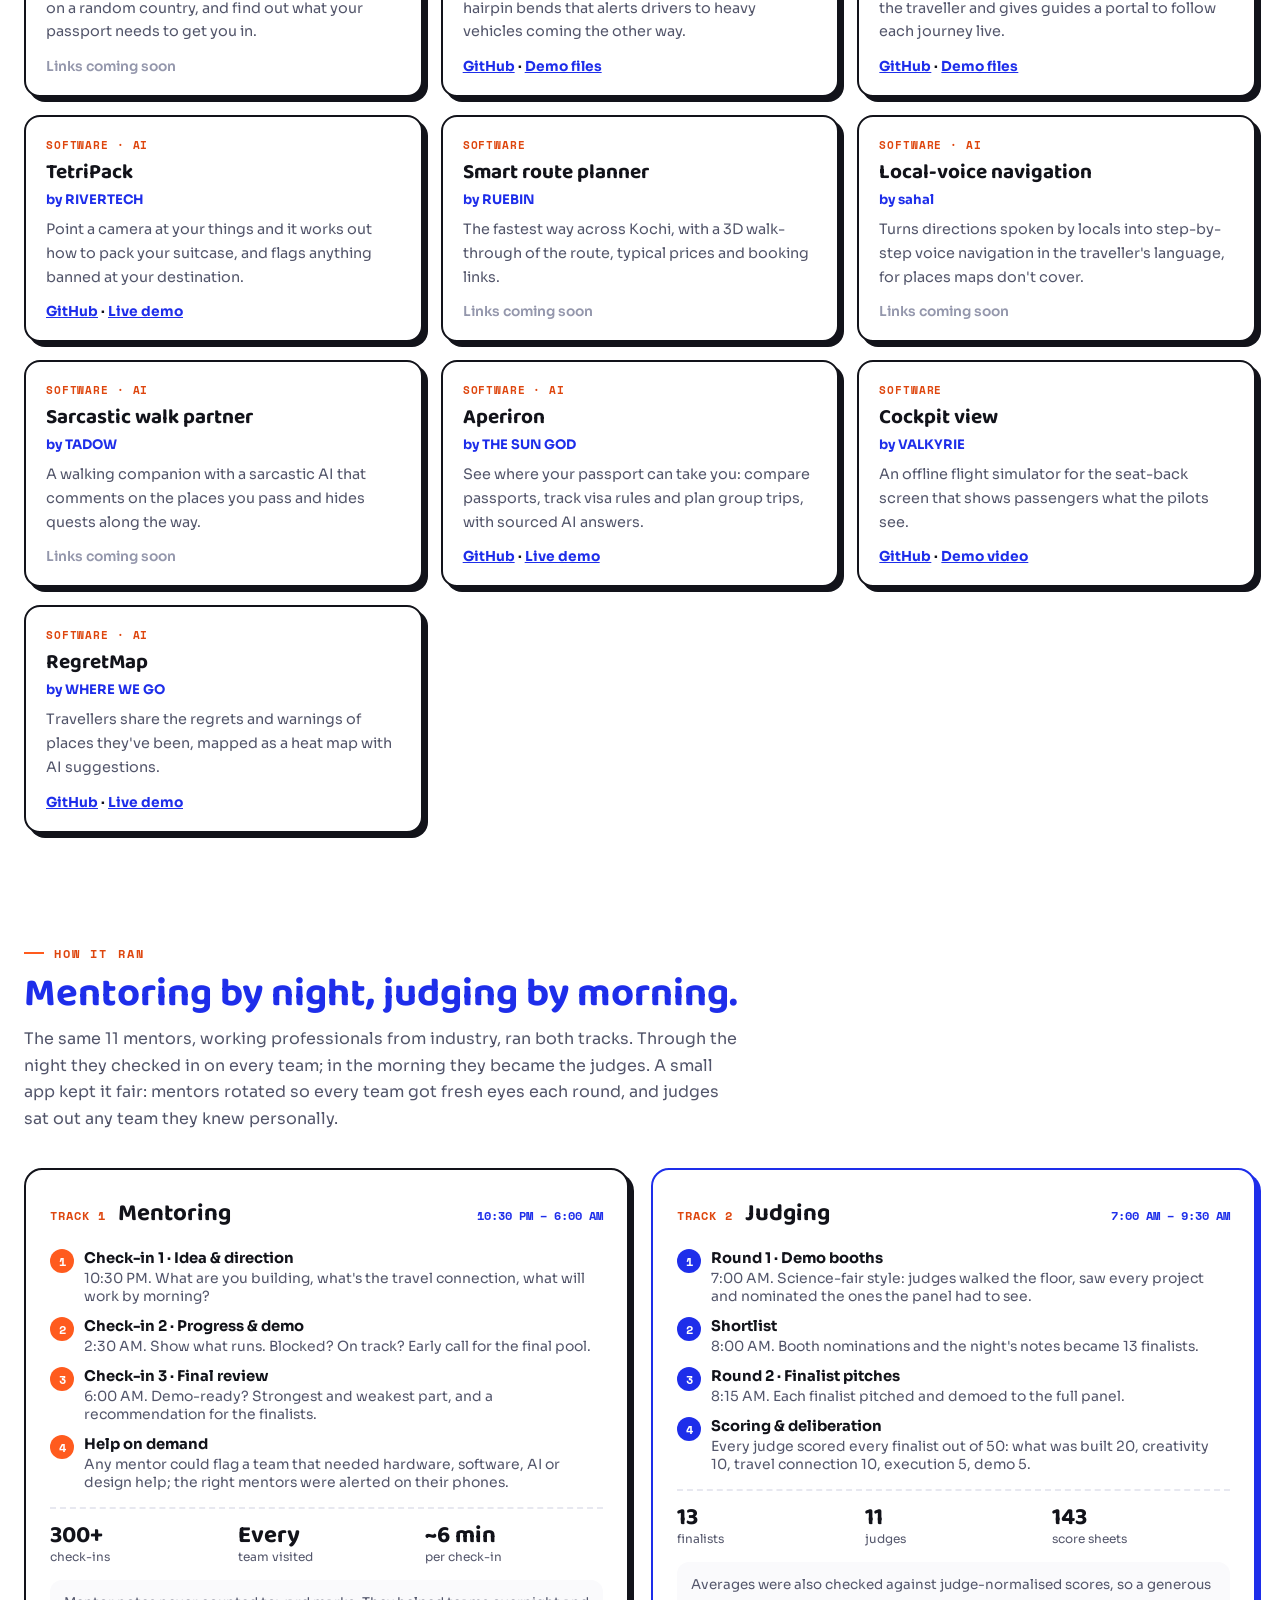
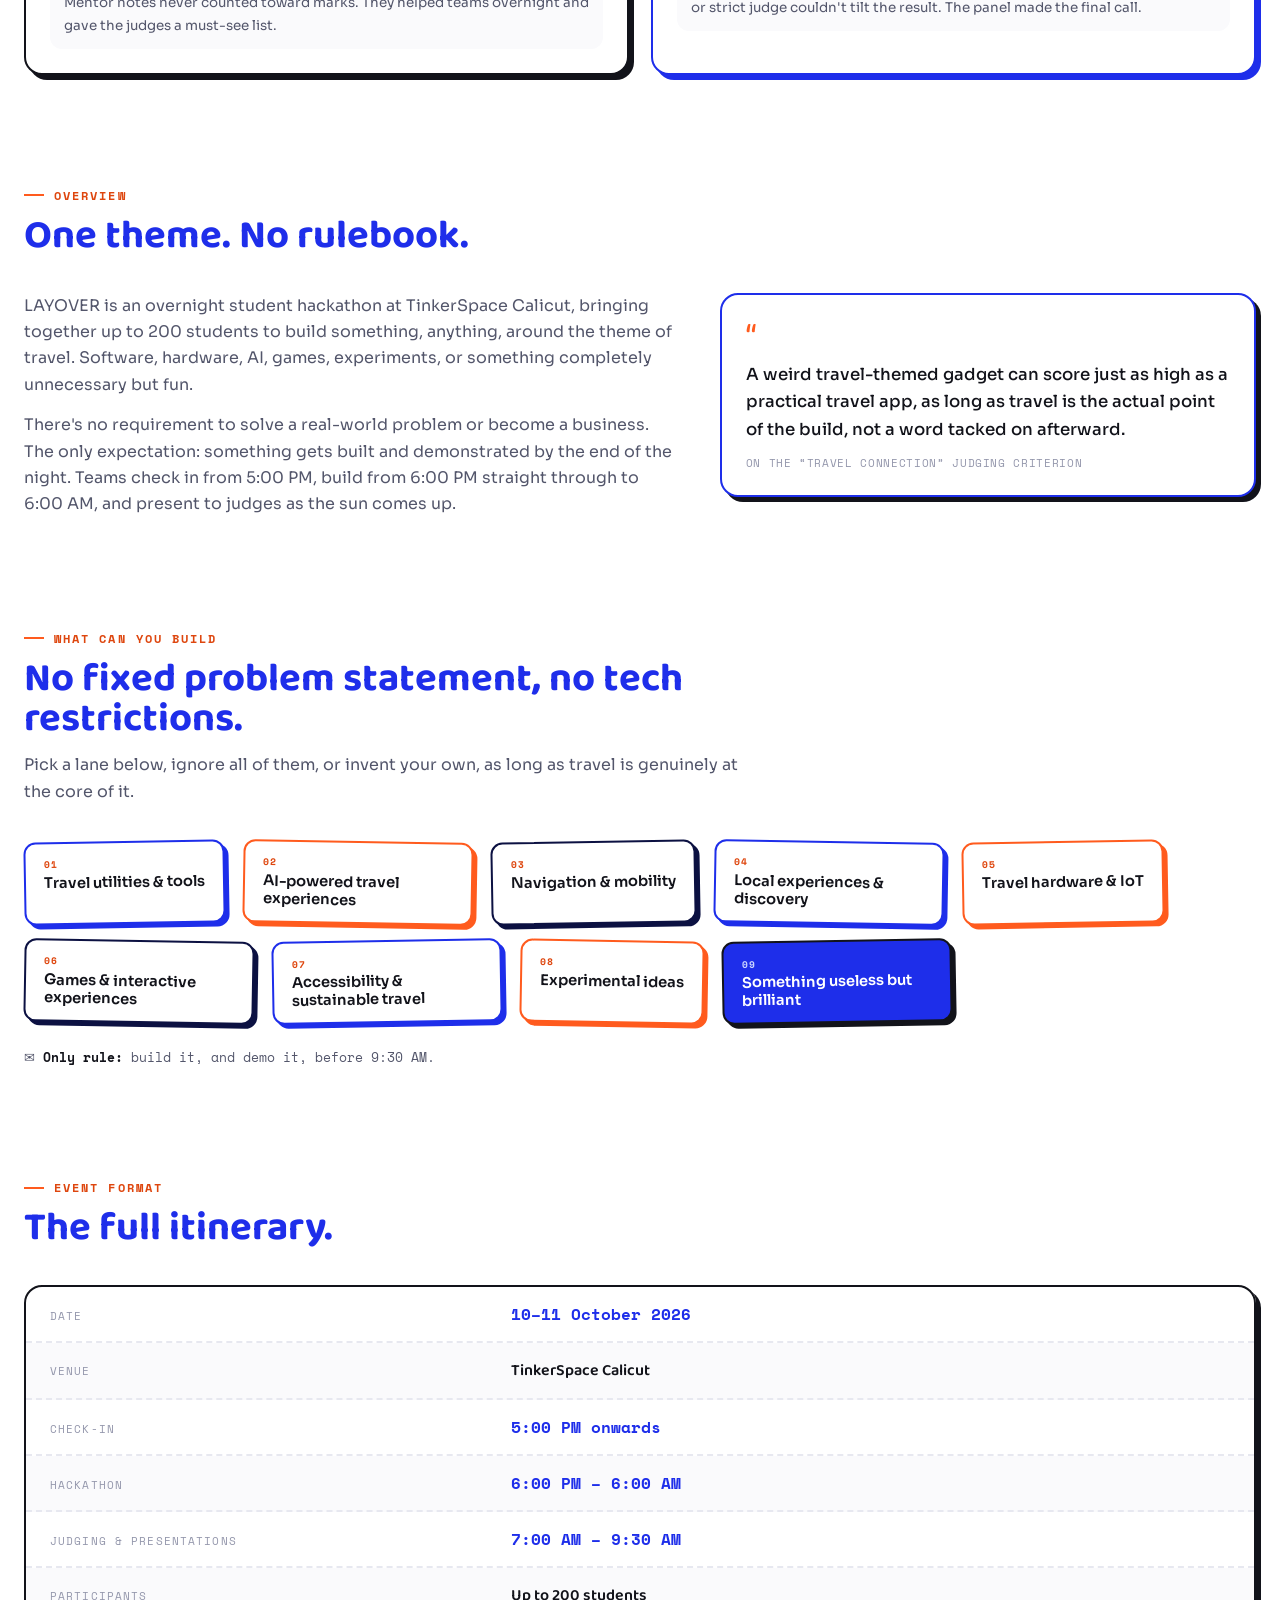
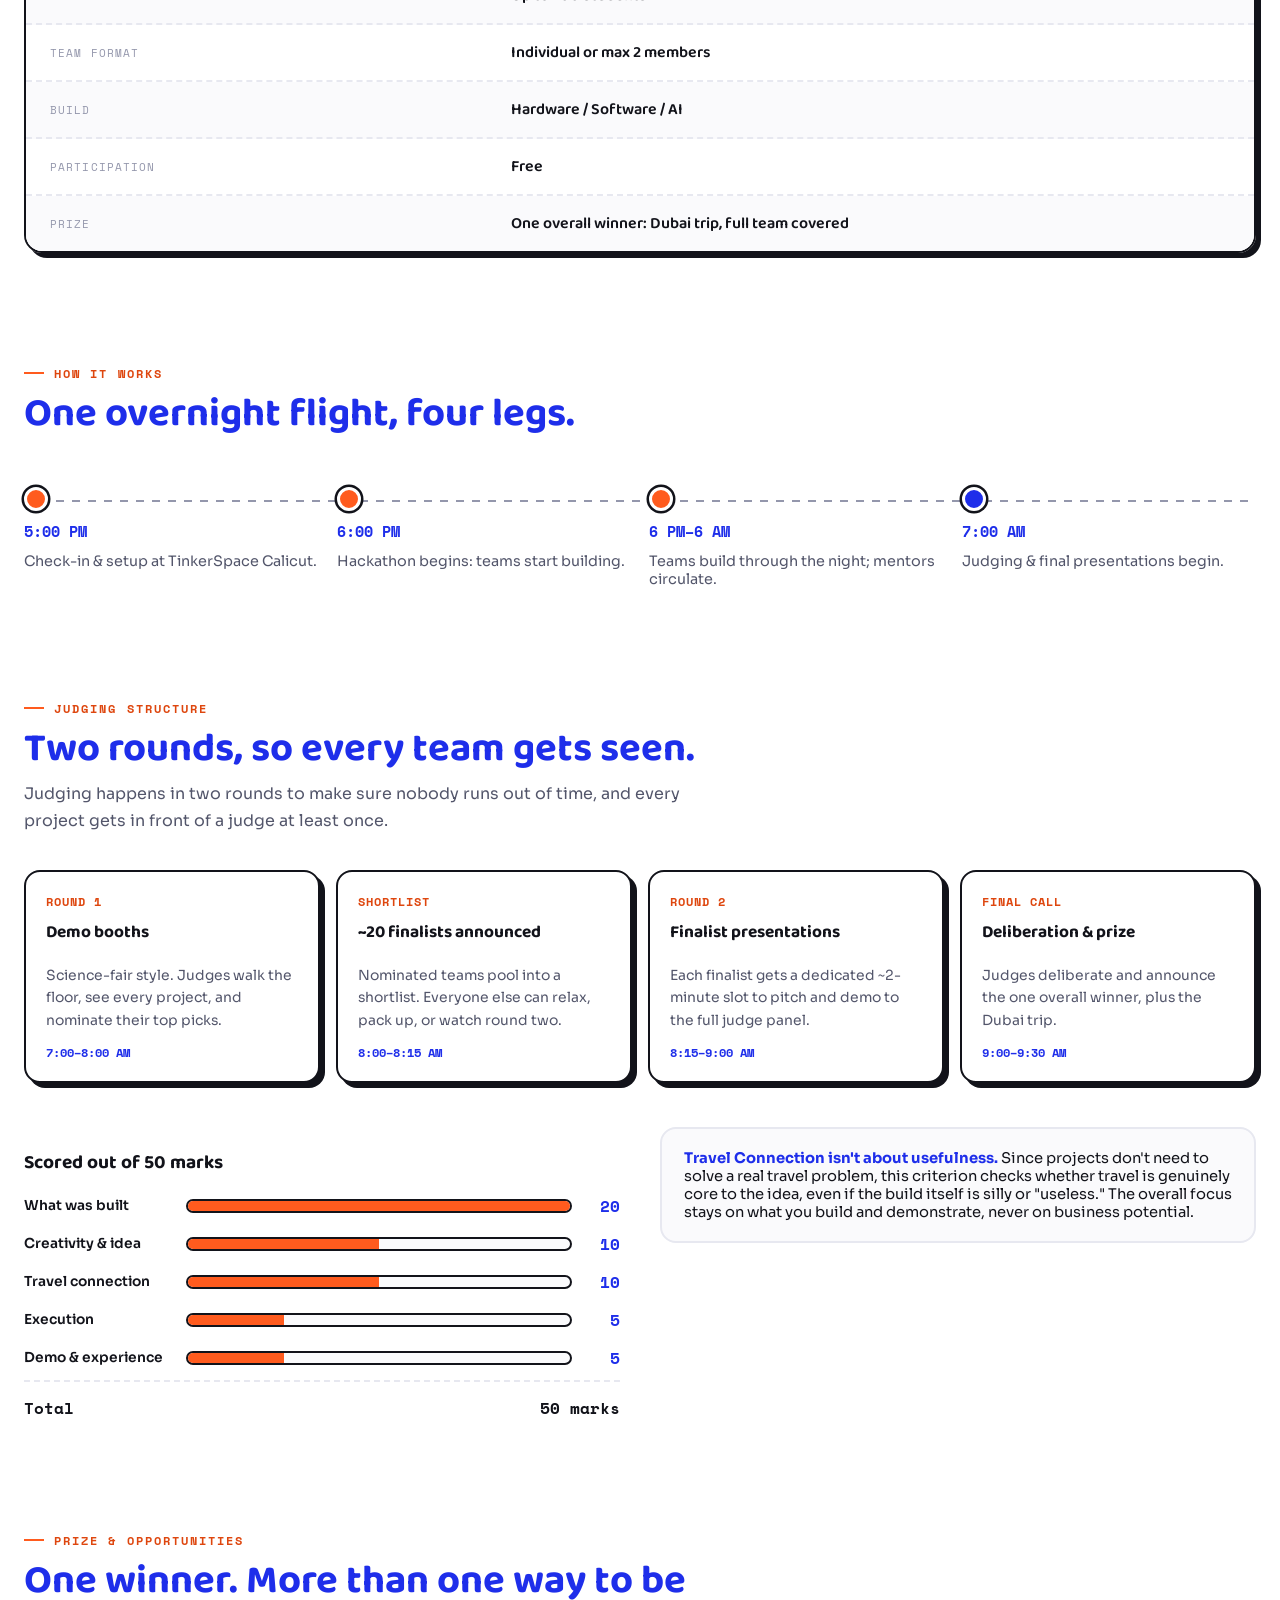
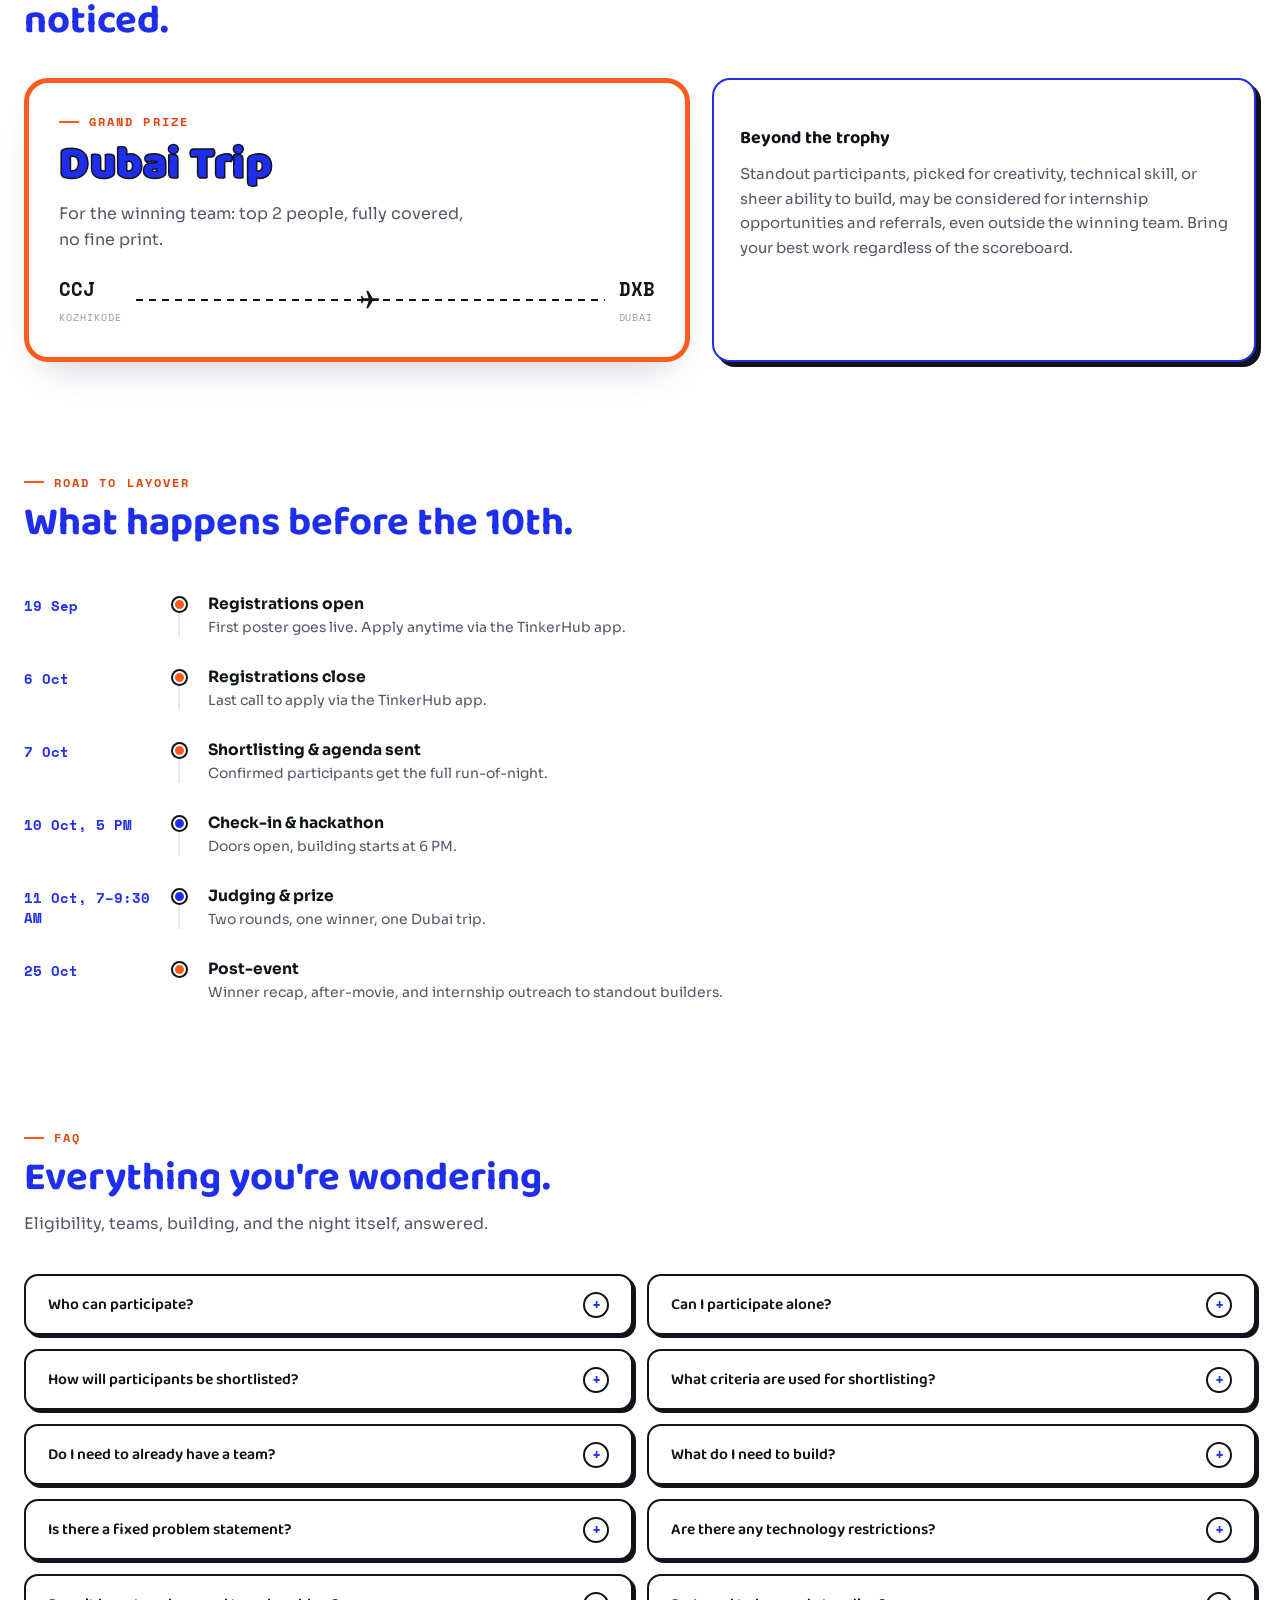
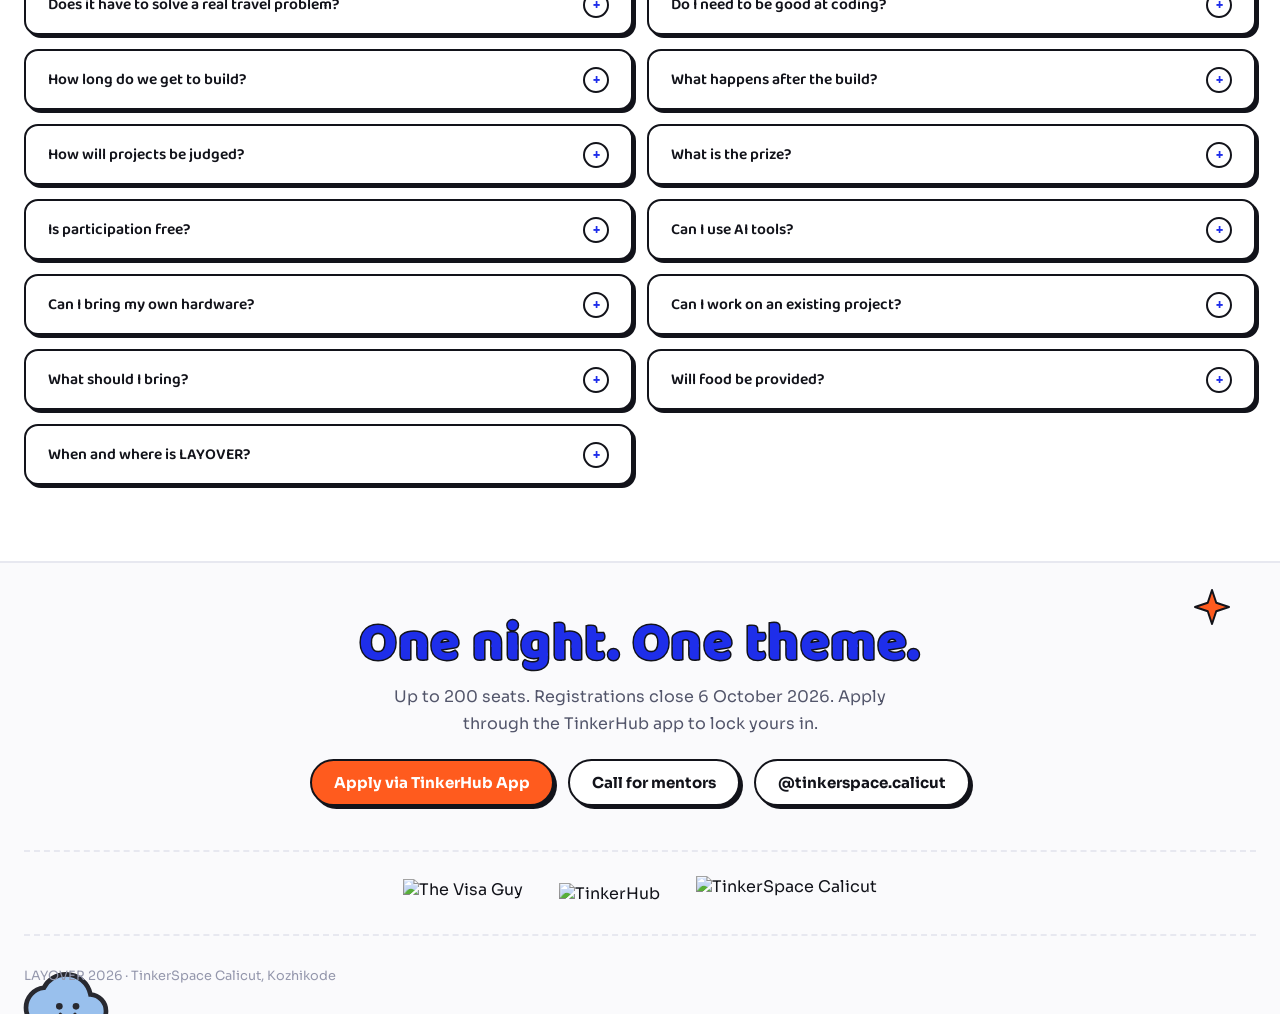
==== commit 2ce060aa: "Projects: Trek It (ARYAN) name and demo link Co-Authored-By: Claude Opus 5.5 <noreply@anthropic.com>" ====
--- a/index.html
+++ b/index.html
@@ -164,10 +164,10 @@
         </article>
         <article class="proj-card">
           <div class="proj-tags">Software</div>
-          <h3>Drive anywhere in 3D</h3>
+          <h3>Trek It</h3>
           <div class="proj-team">by ARYAN</div>
           <p>A game that lets you drive a car around any favourite place on a generated 3D map.</p>
-          <div class="proj-links"><span class="soon">Links coming soon</span></div>
+          <div class="proj-links"><a href="https://trekit-five.vercel.app/" target="_blank" rel="noopener">Live demo</a></div>
         </article>
         <article class="proj-card">
           <div class="proj-tags">Software</div>
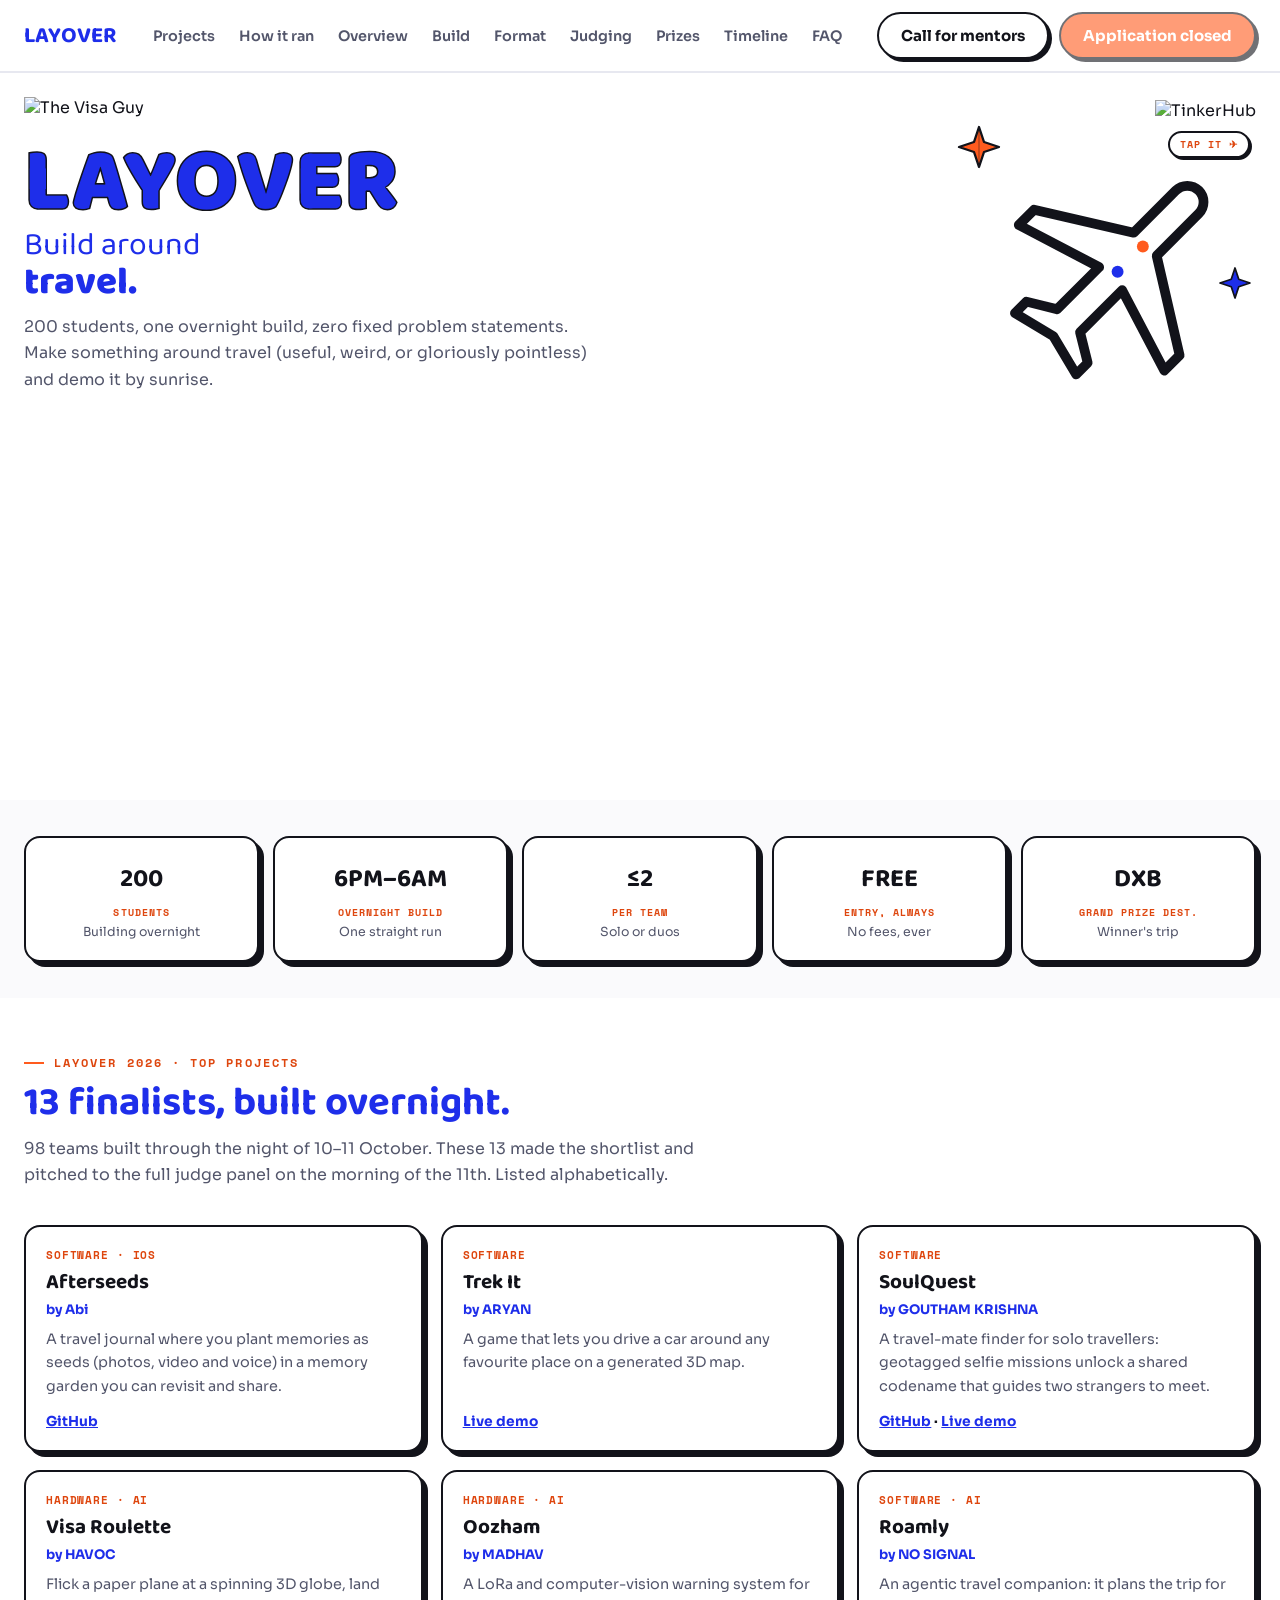
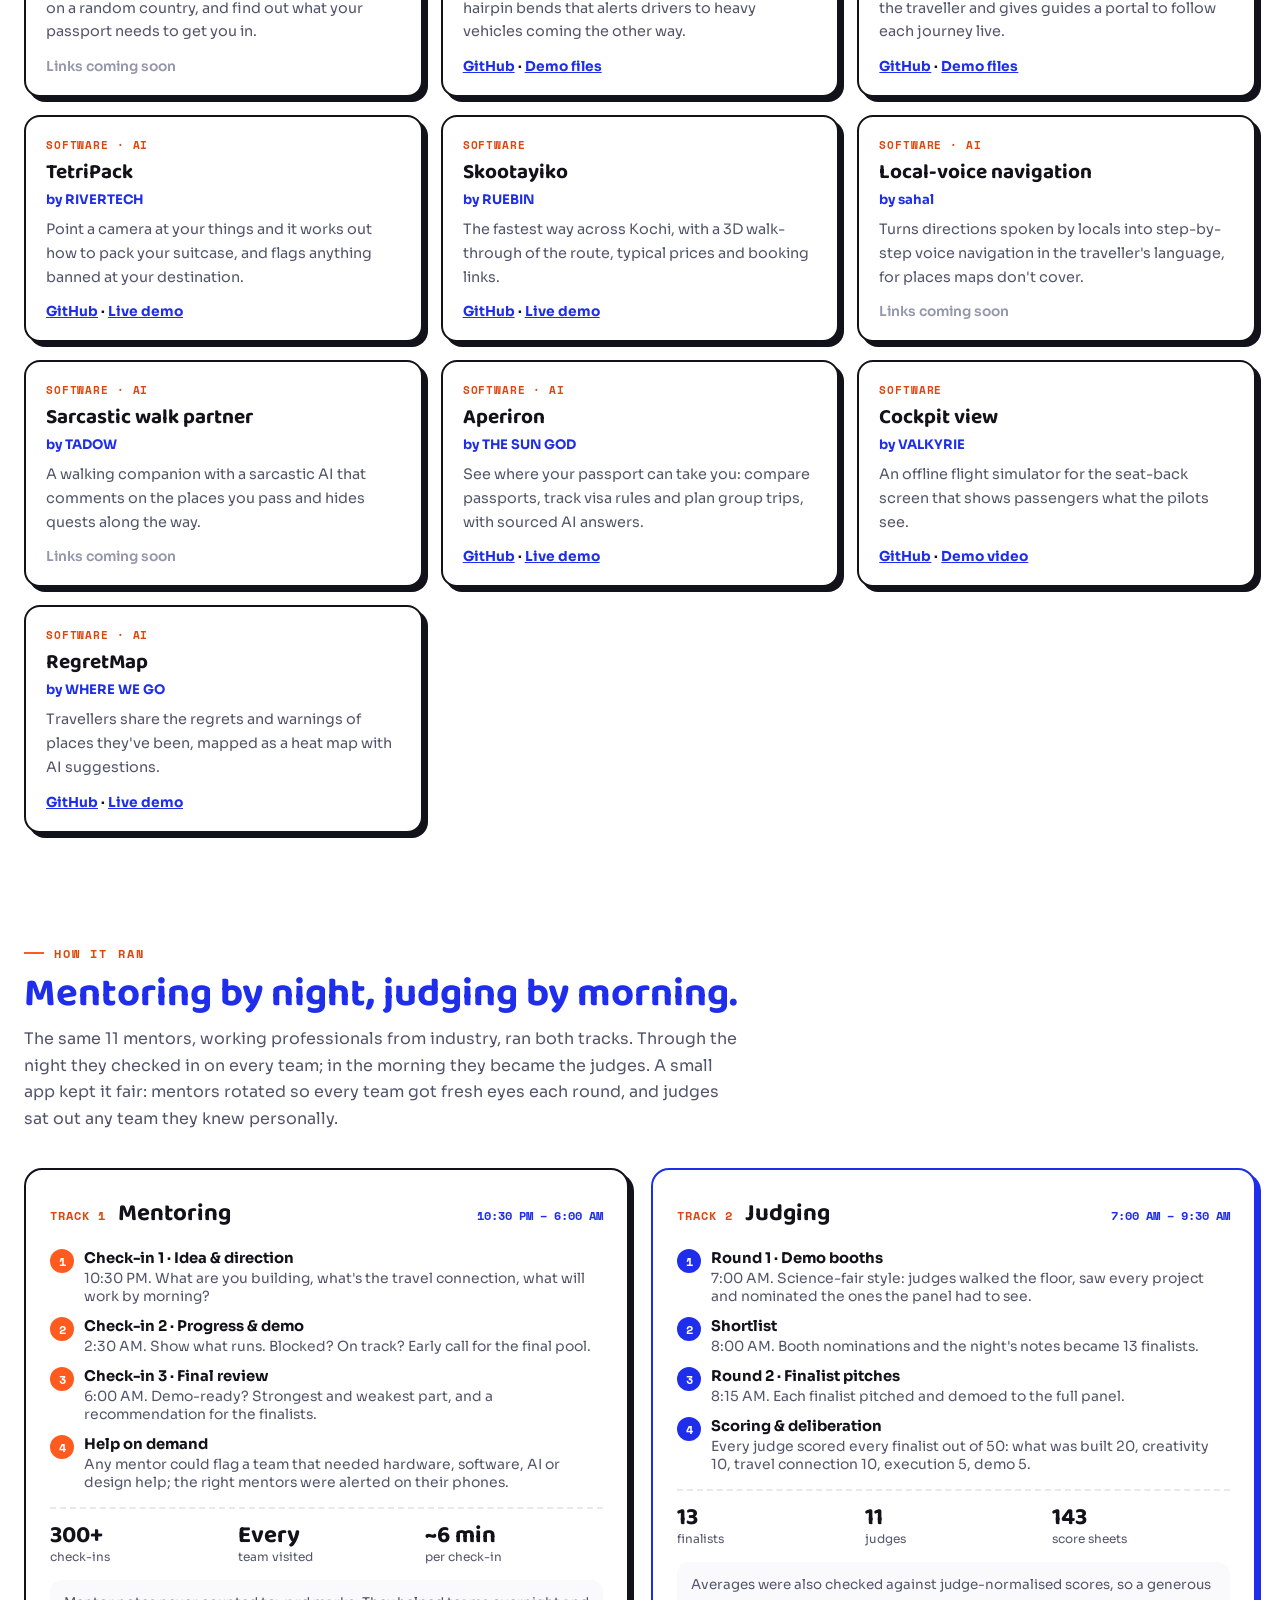
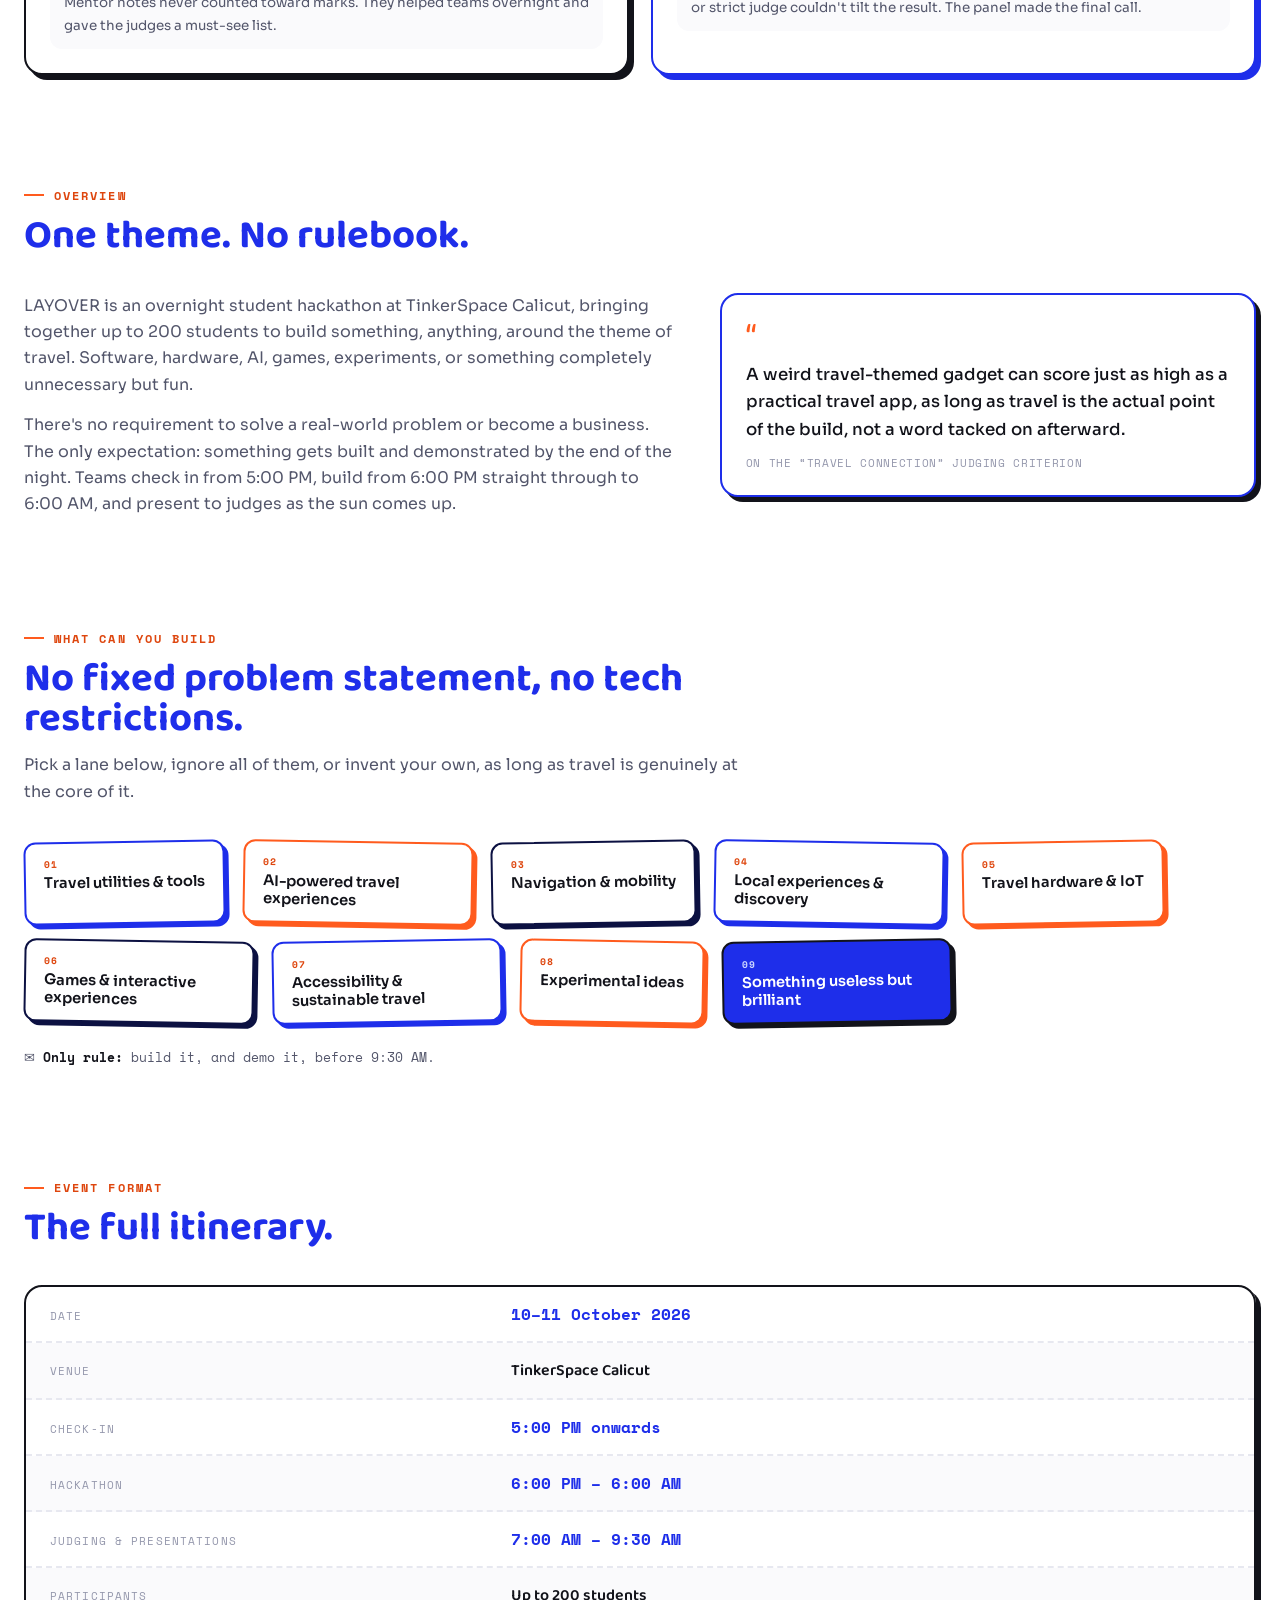
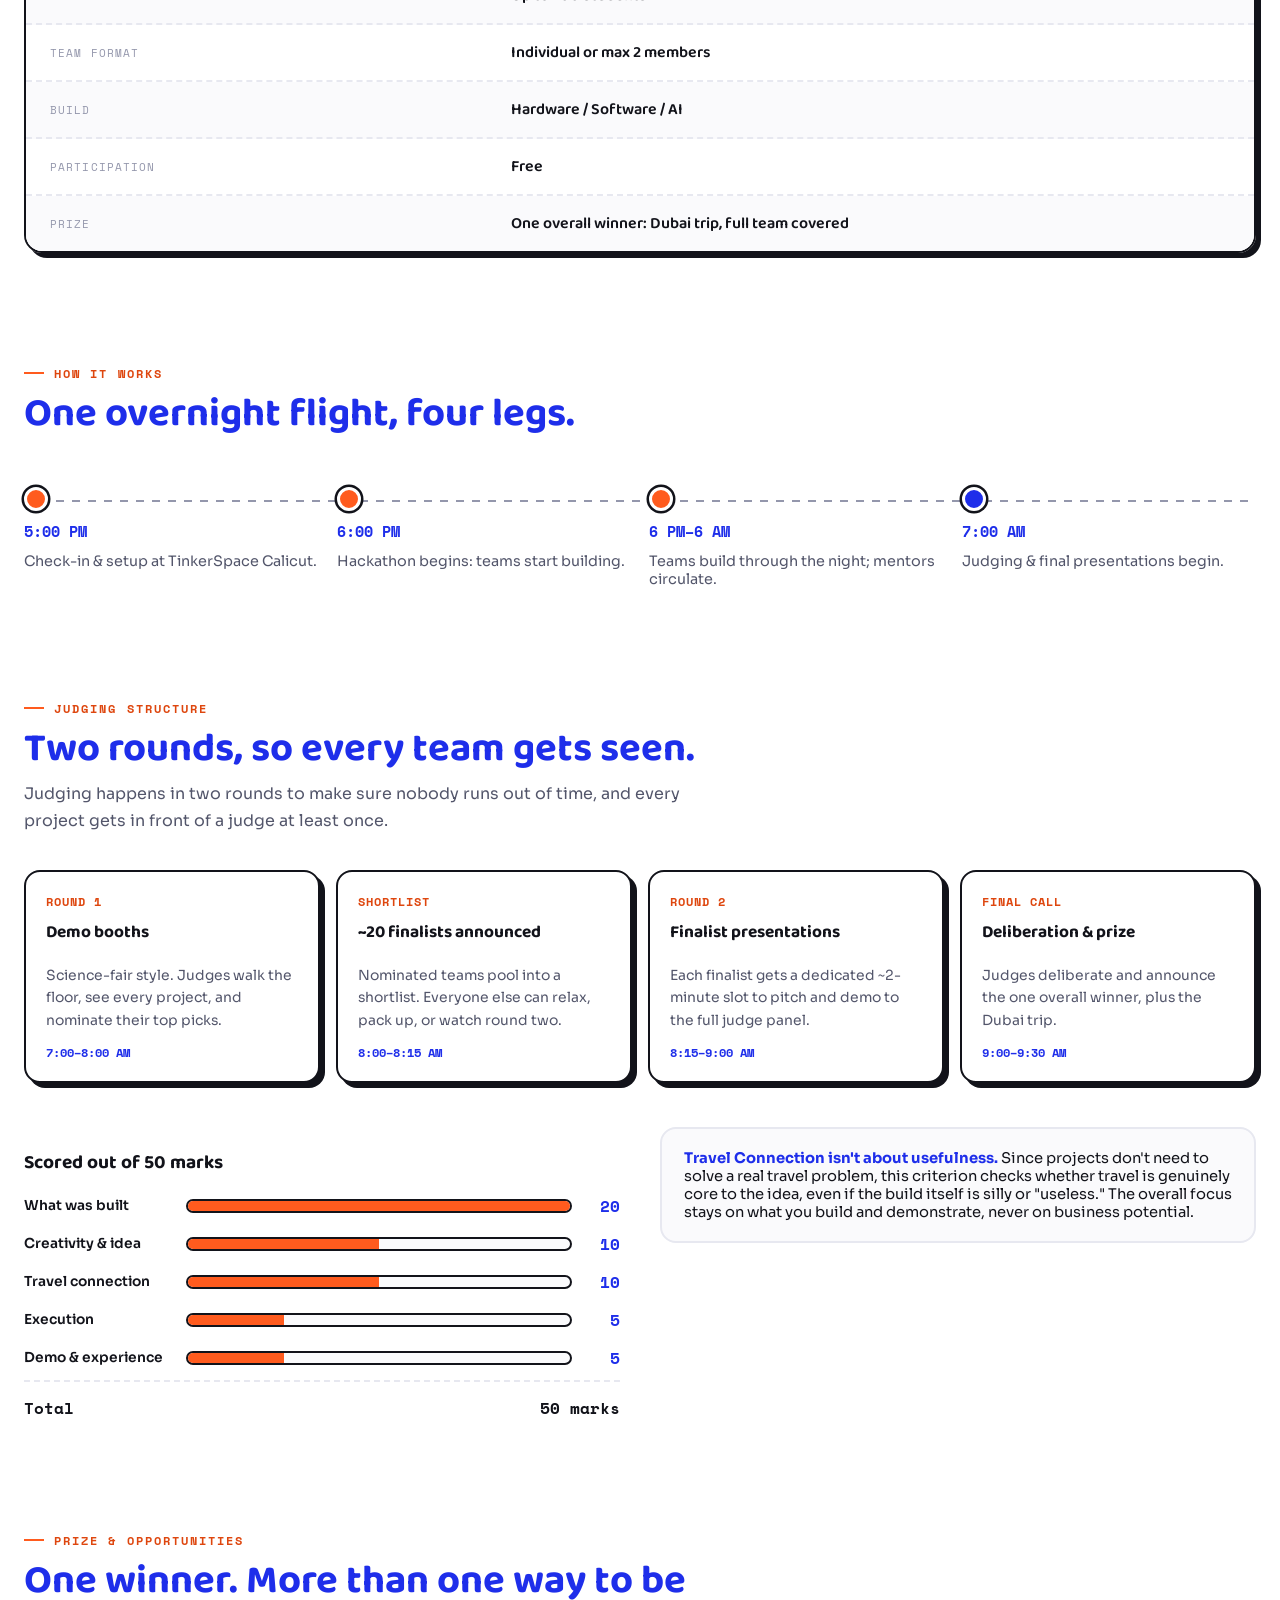
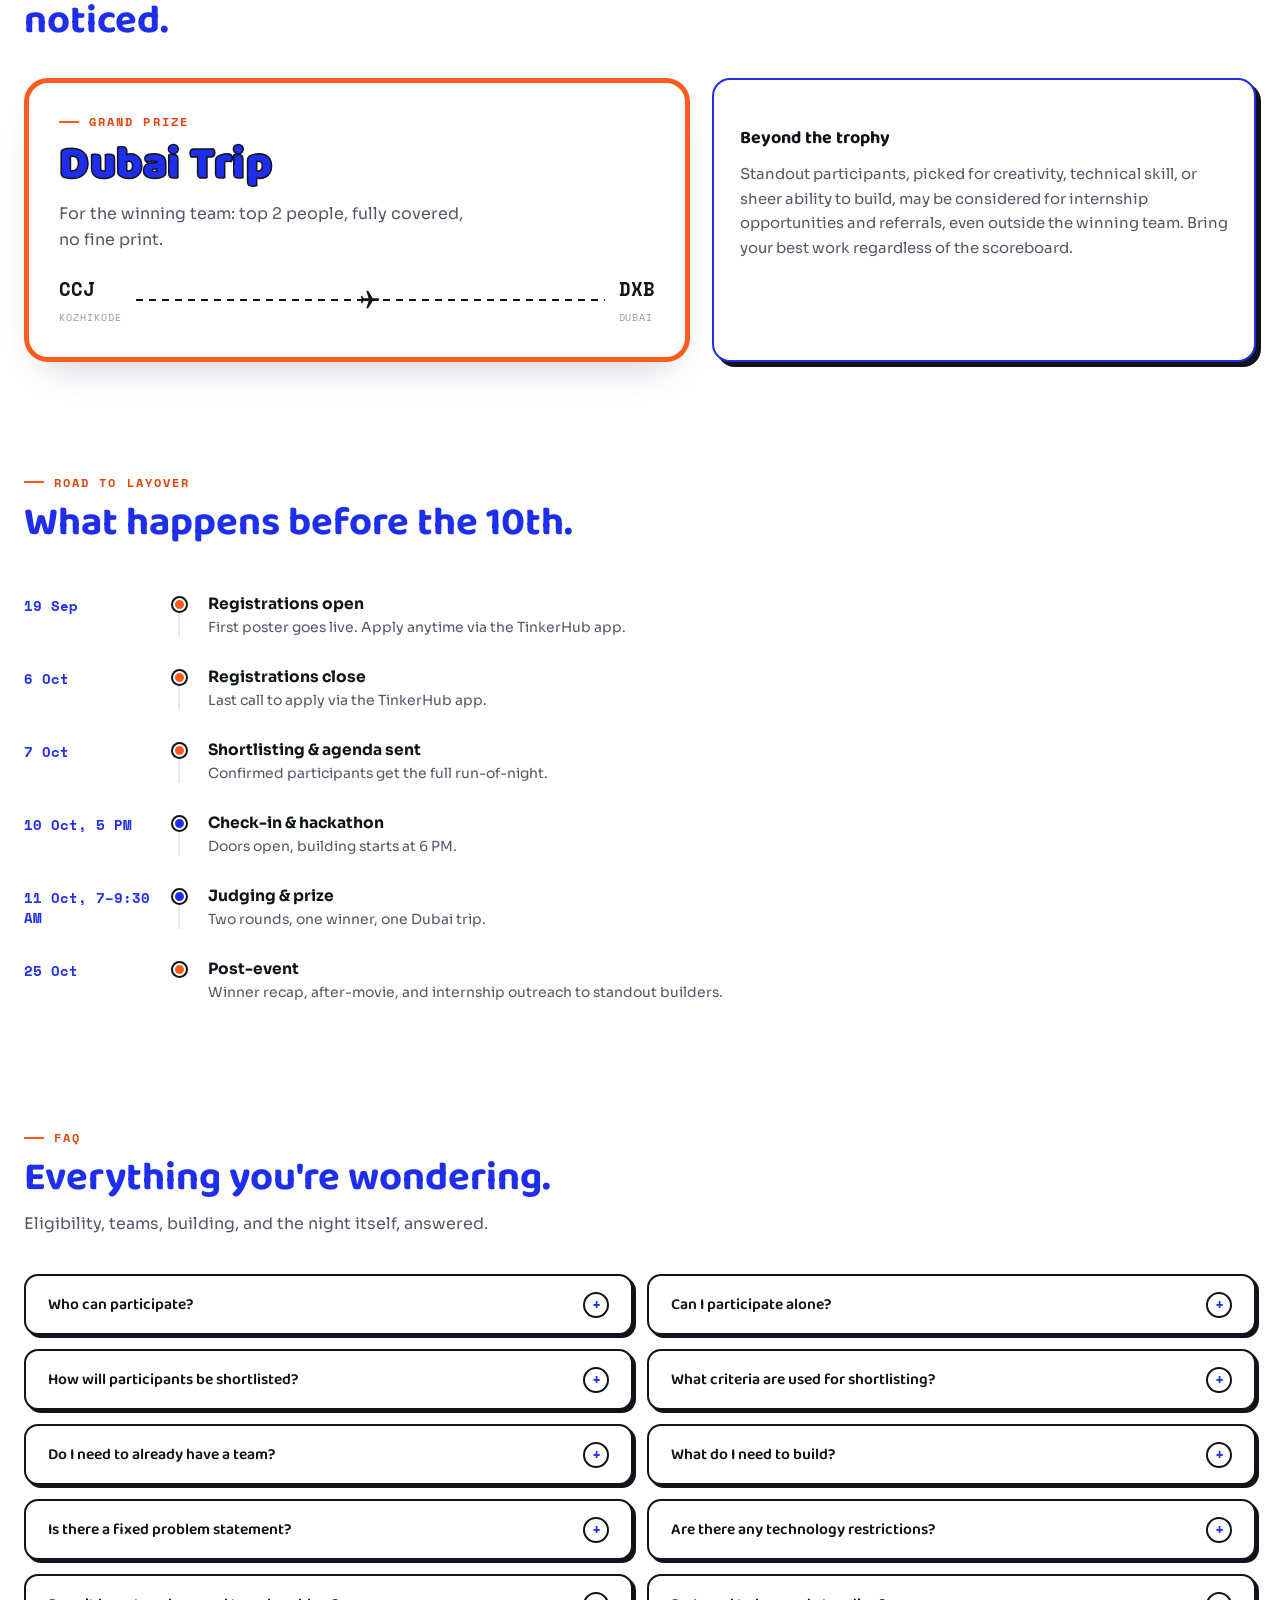
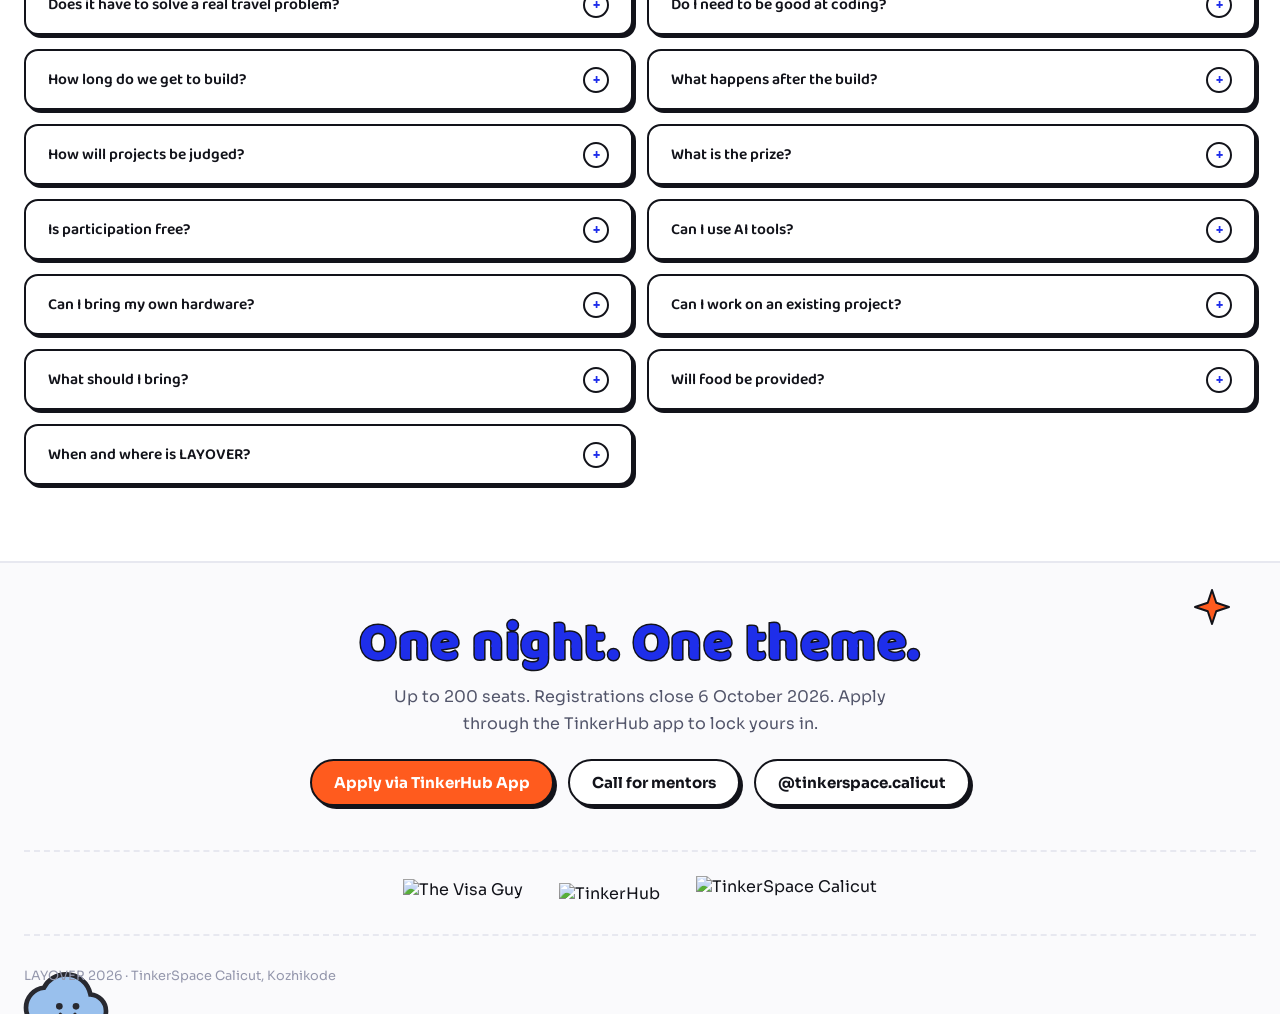
==== commit 95d54f46: "Projects: Skootayiko (RUEBIN) name and links Co-Authored-By: Claude Opus 5.5 <noreply@anthropic.com>" ====
--- a/index.html
+++ b/index.html
@@ -206,10 +206,10 @@
         </article>
         <article class="proj-card">
           <div class="proj-tags">Software</div>
-          <h3>Smart route planner</h3>
+          <h3>Skootayiko</h3>
           <div class="proj-team">by RUEBIN</div>
           <p>The fastest way across Kochi, with a 3D walk-through of the route, typical prices and booking links.</p>
-          <div class="proj-links"><span class="soon">Links coming soon</span></div>
+          <div class="proj-links"><a href="https://github.com/WeaselRn/skootayiko" target="_blank" rel="noopener">GitHub</a> · <a href="https://skootayiko.vercel.app/" target="_blank" rel="noopener">Live demo</a></div>
         </article>
         <article class="proj-card">
           <div class="proj-tags">Software · AI</div>
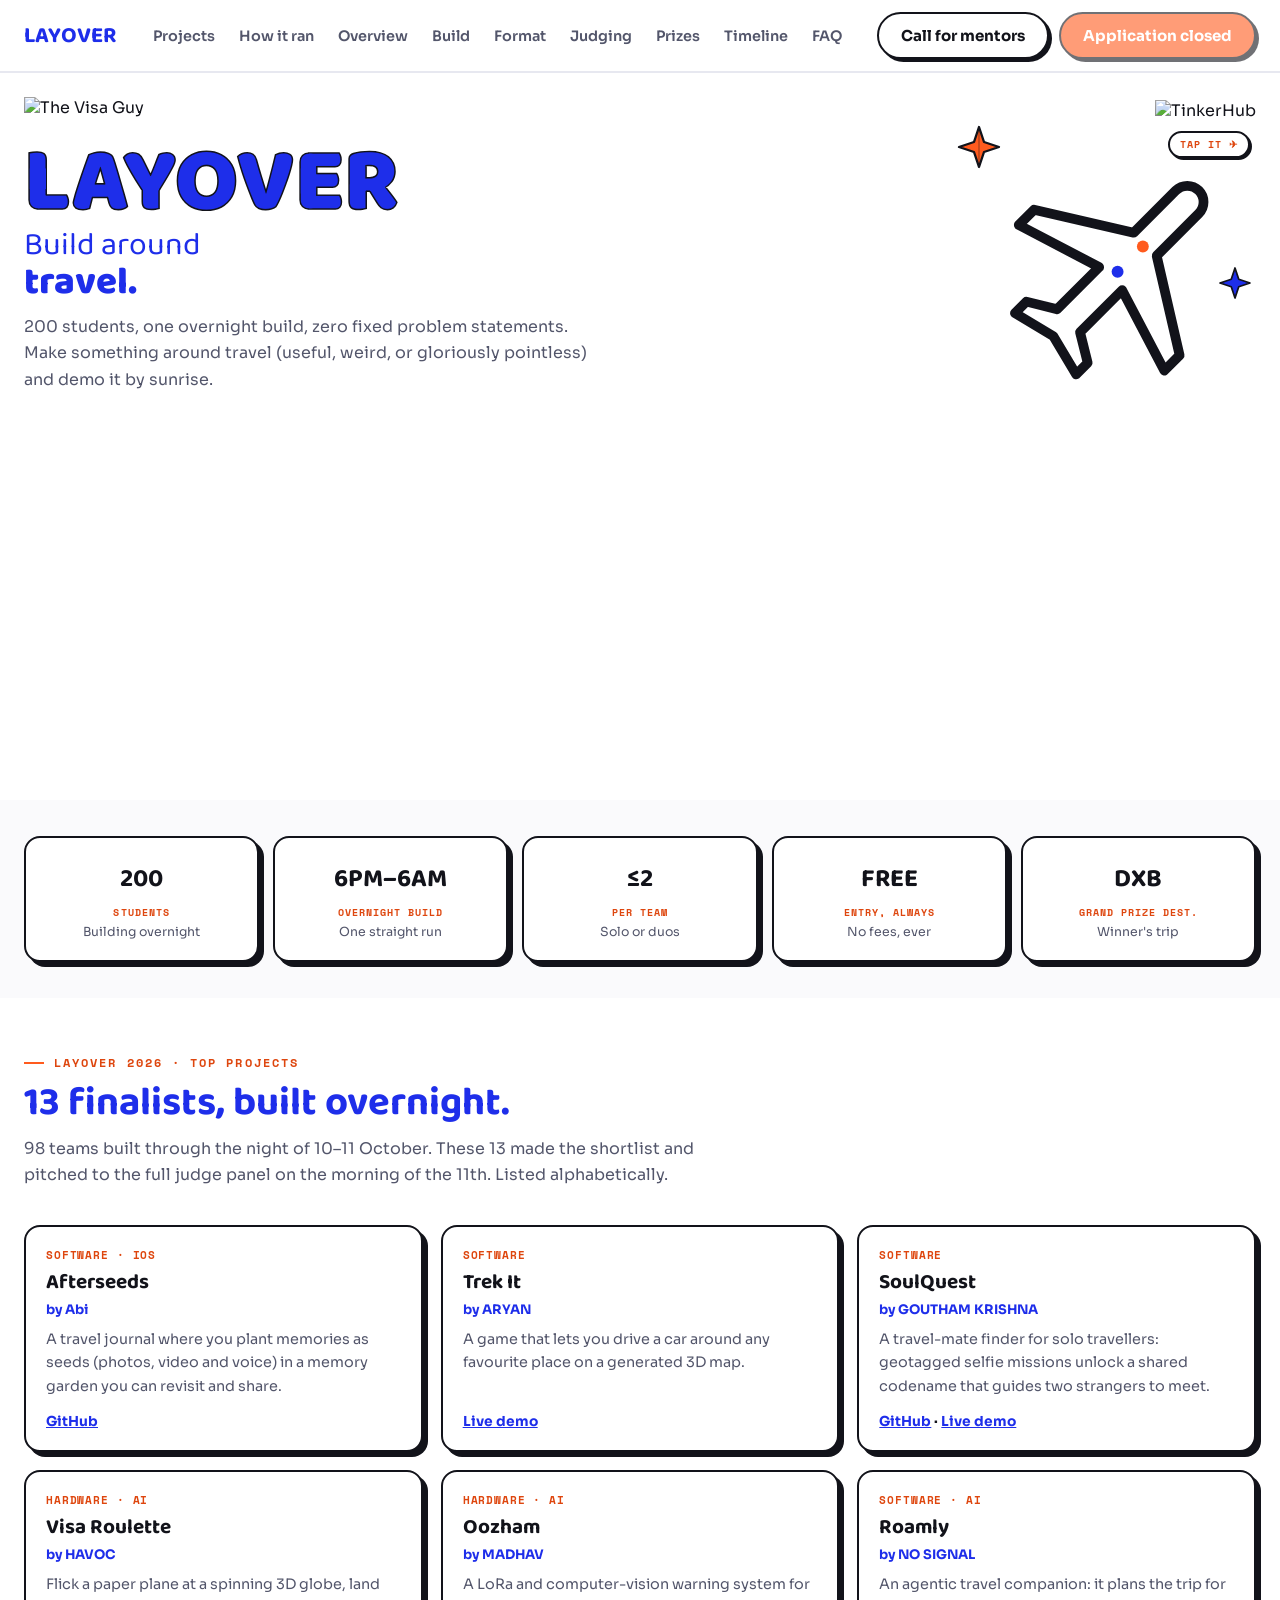
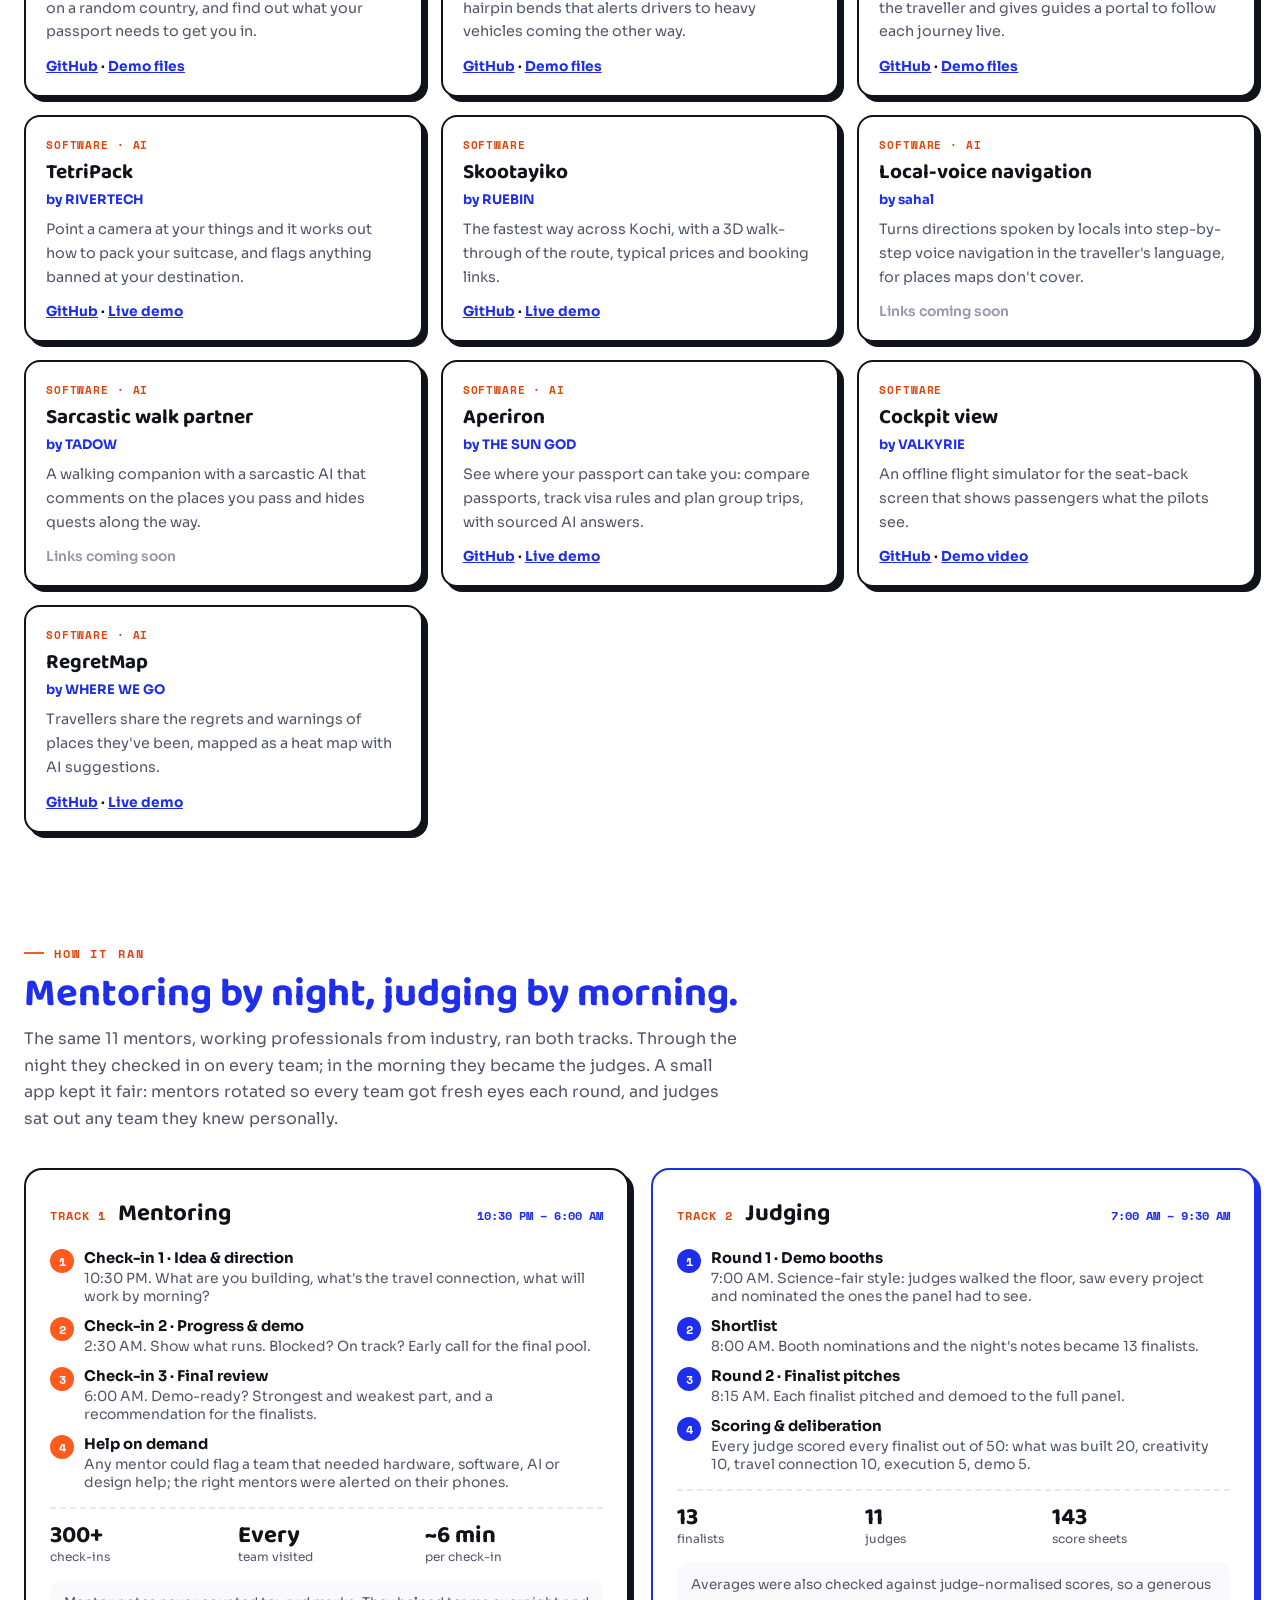
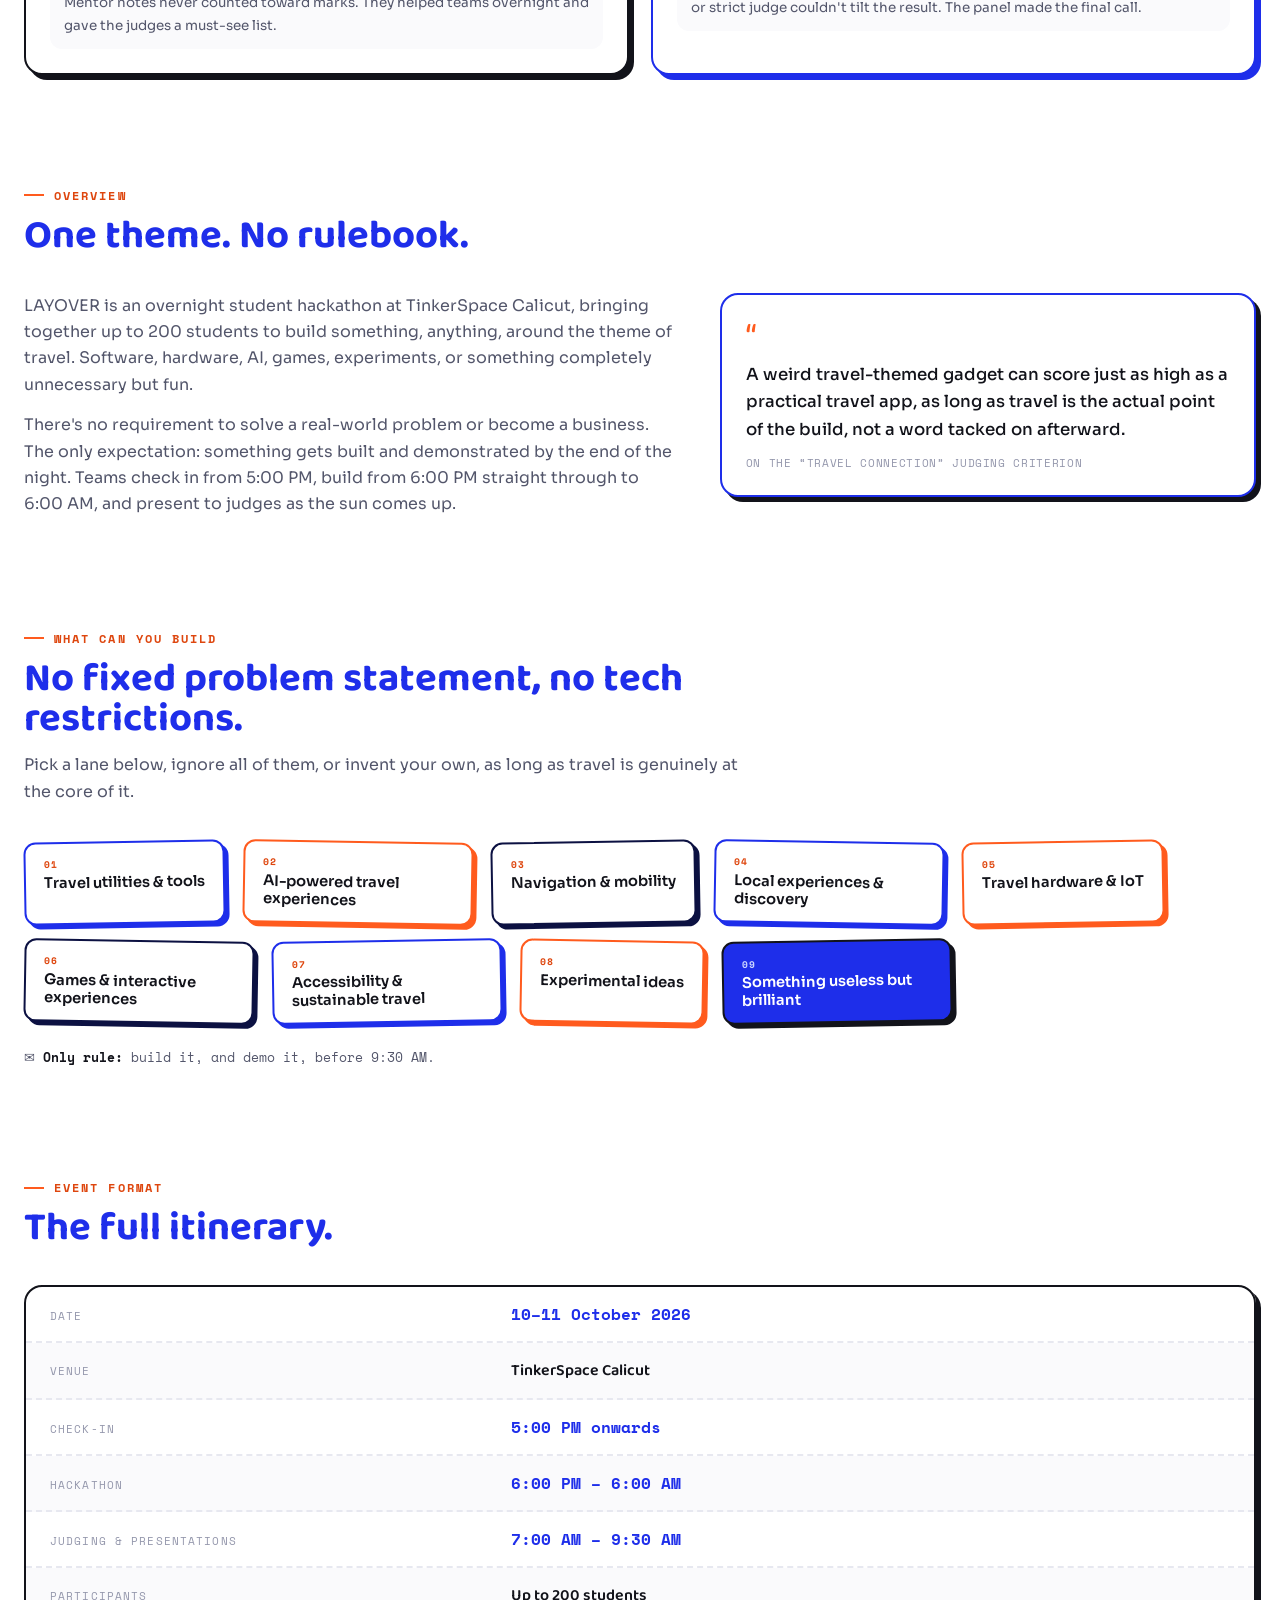
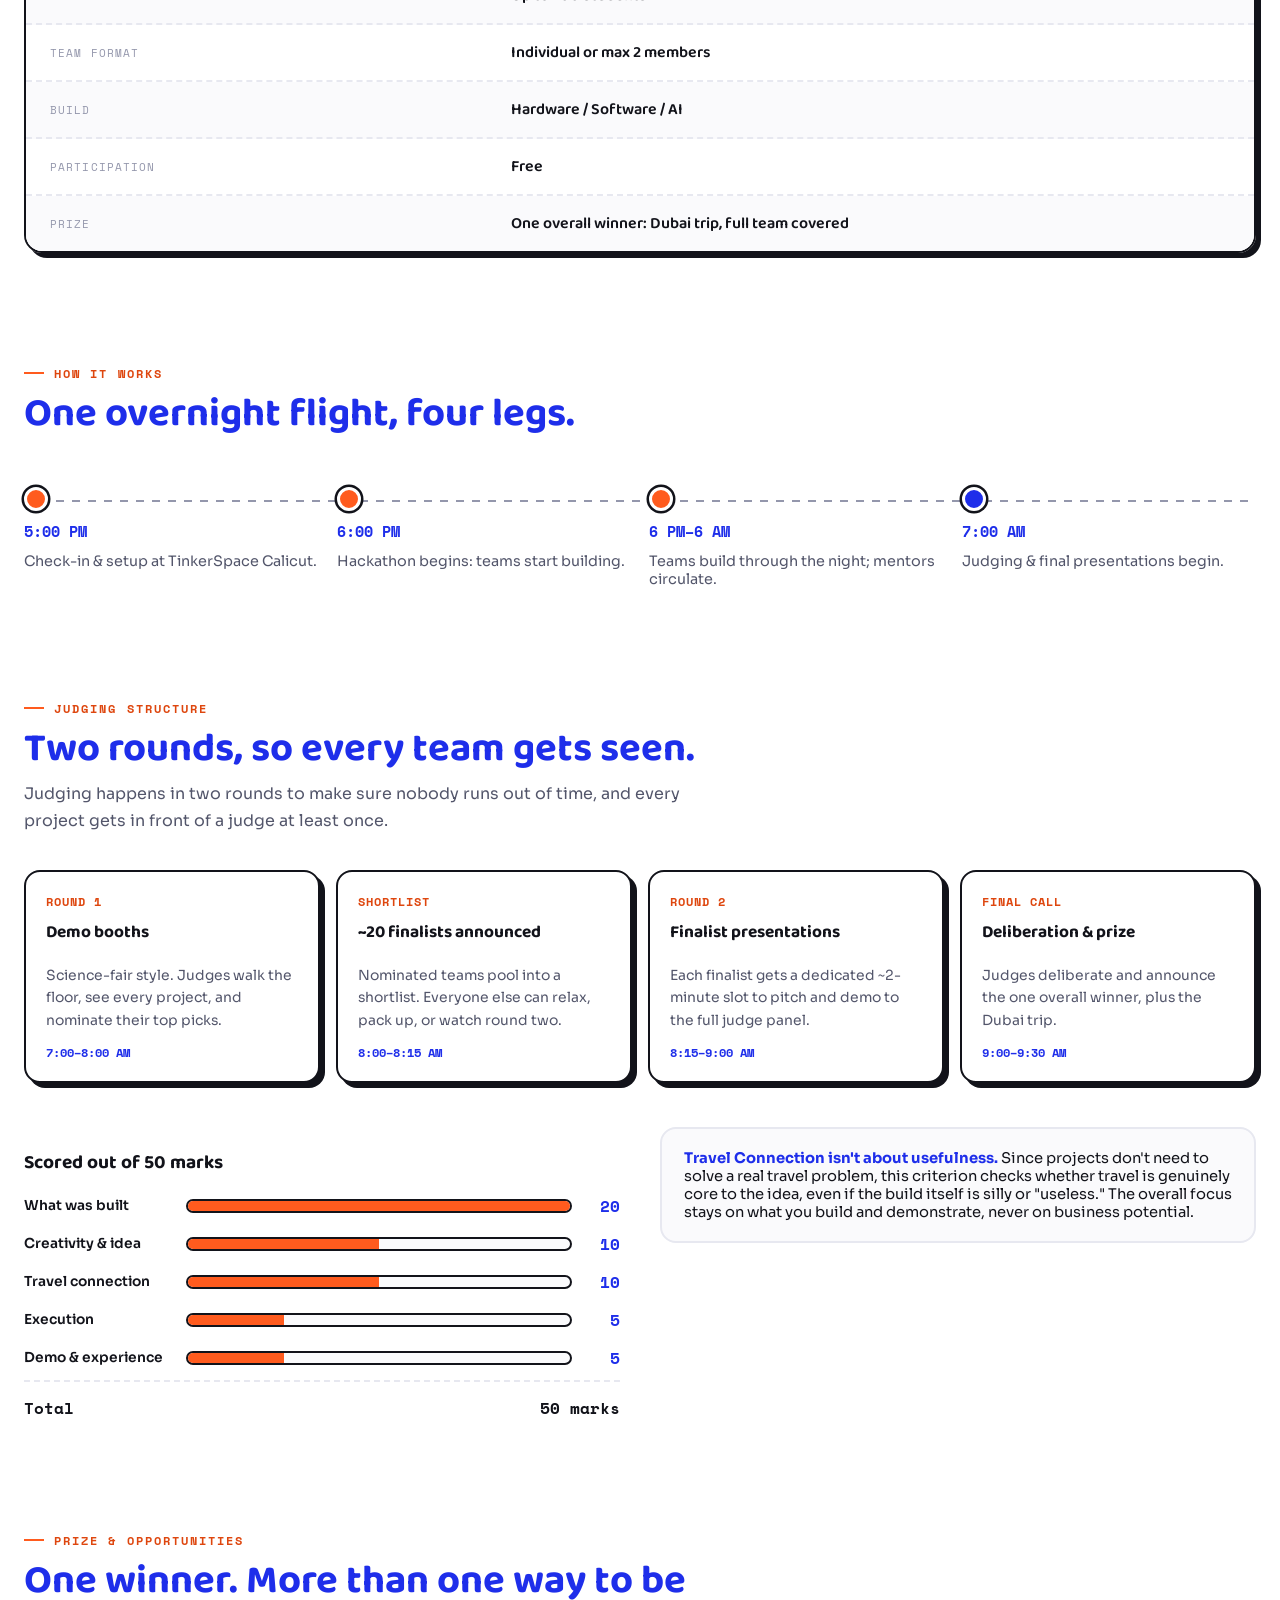
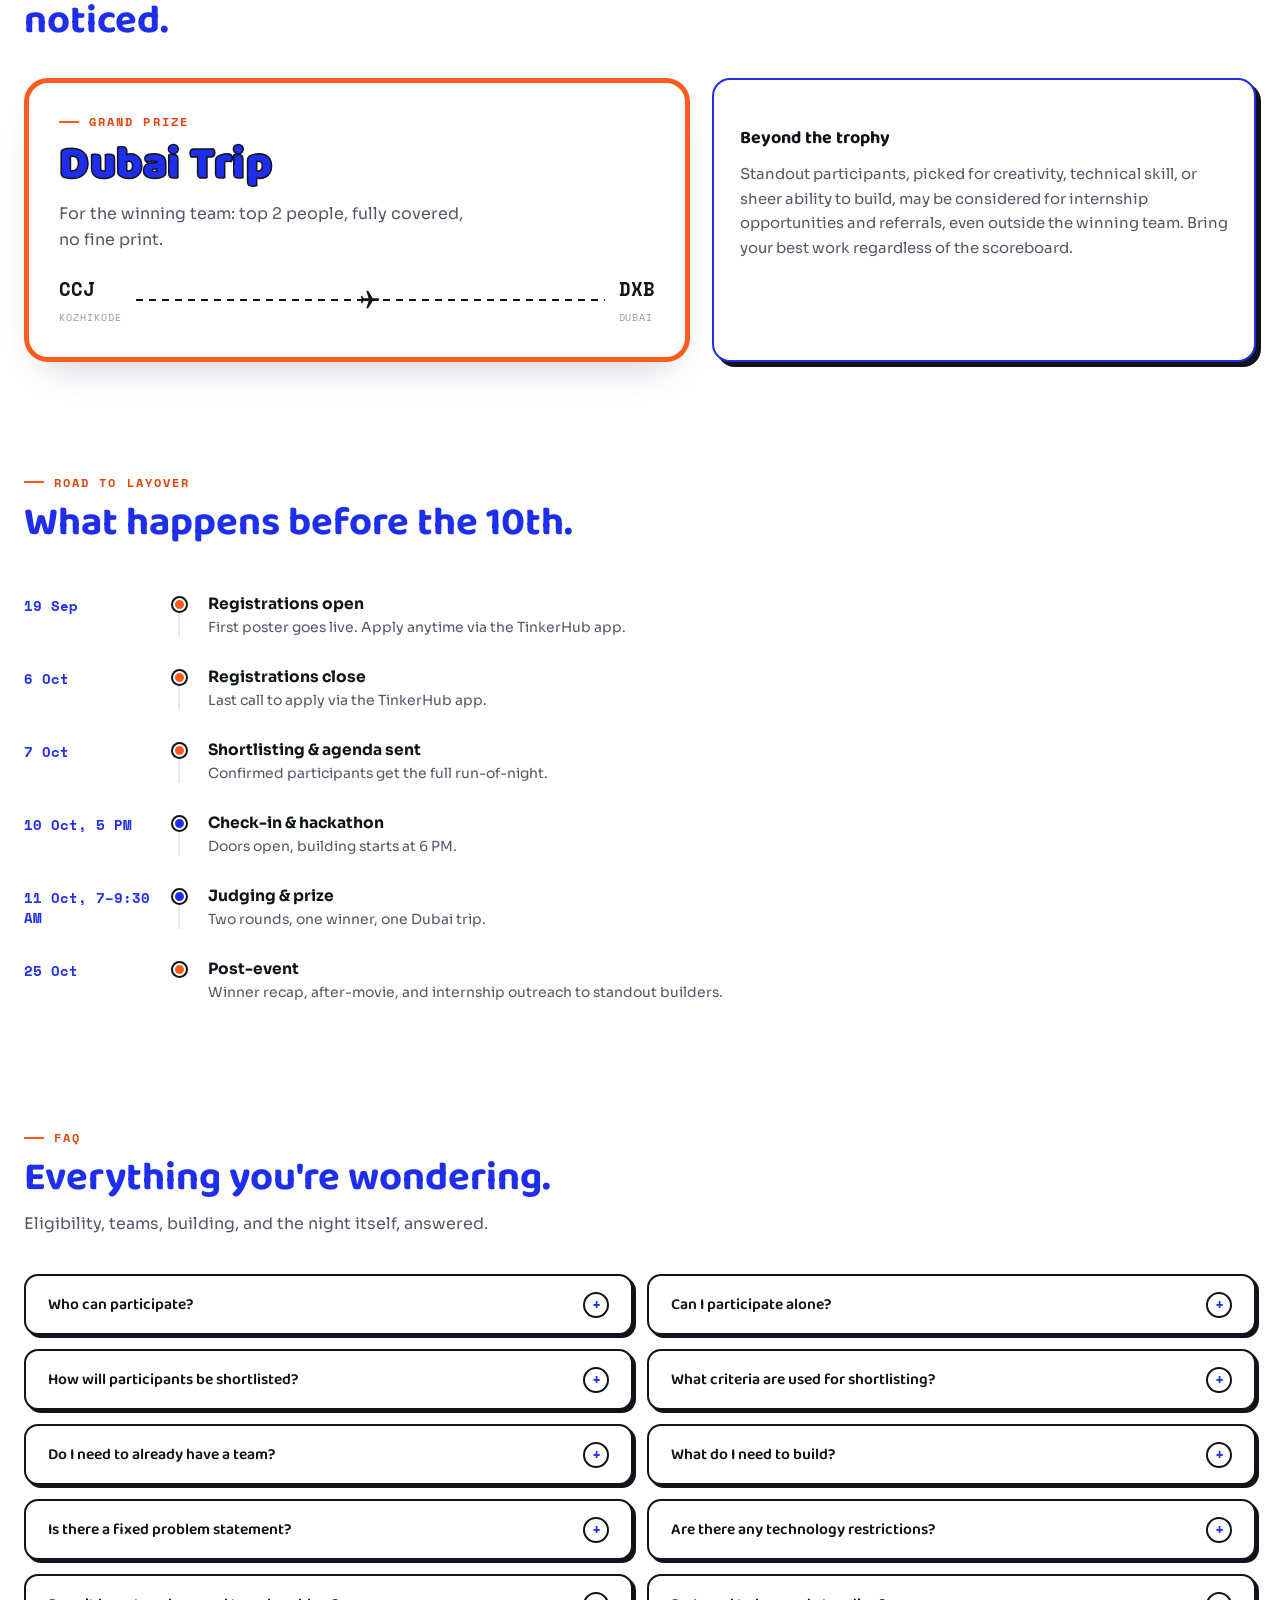
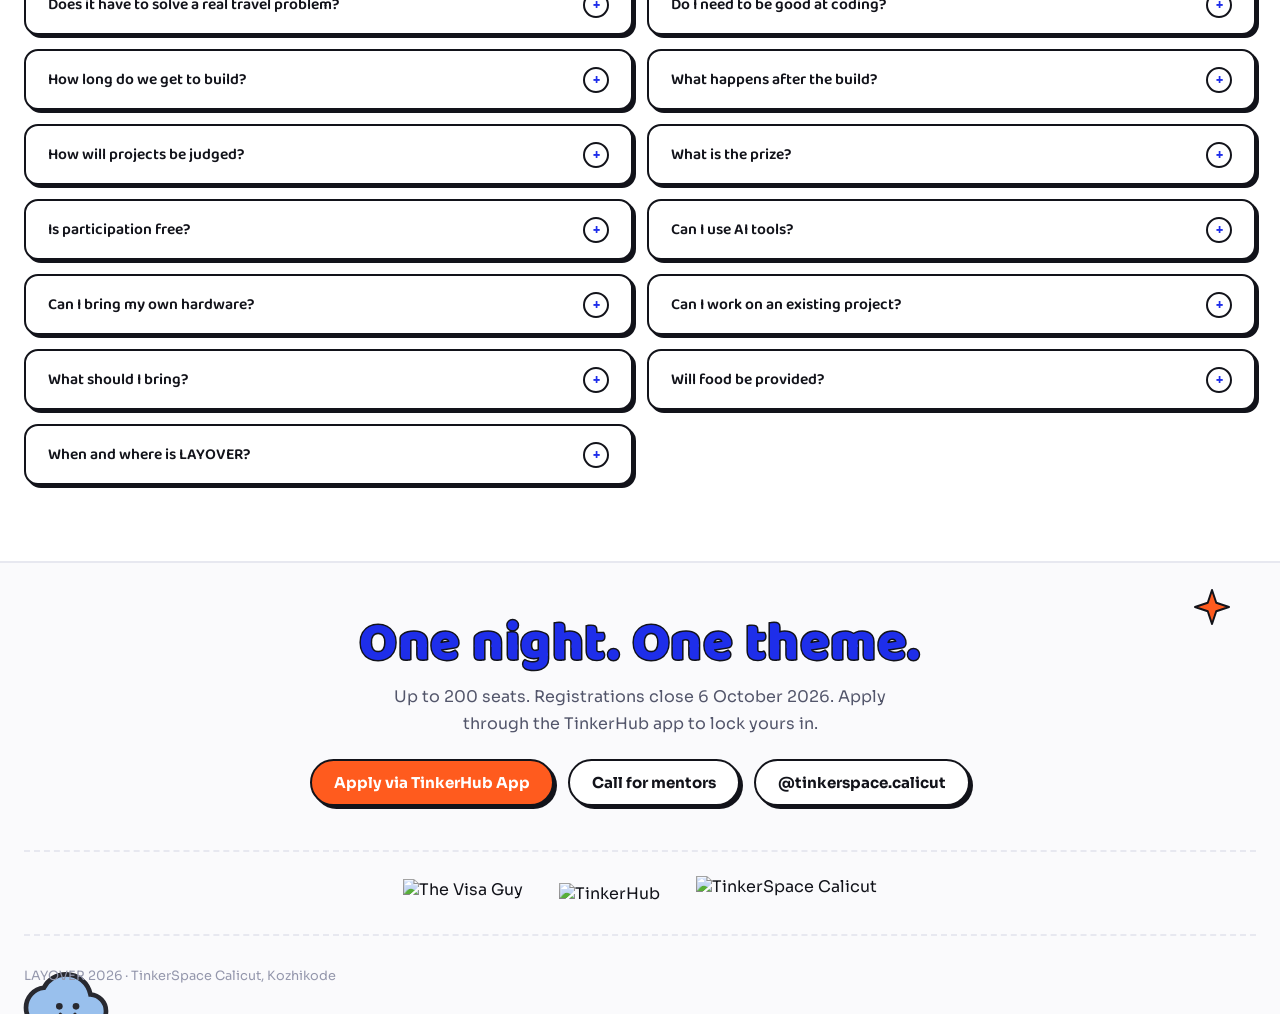
==== commit 7f36eae4: "Projects: Visa Roulette (HAVOC) links Co-Authored-By: Claude Opus 5.5 <noreply@anthropic.com> Claude" ====
--- a/index.html
+++ b/index.html
@@ -181,7 +181,7 @@
           <h3>Visa Roulette</h3>
           <div class="proj-team">by HAVOC</div>
           <p>Flick a paper plane at a spinning 3D globe, land on a random country, and find out what your passport needs to get you in.</p>
-          <div class="proj-links"><span class="soon">Links coming soon</span></div>
+          <div class="proj-links"><a href="https://github.com/ryyansafar/visa-roulette" target="_blank" rel="noopener">GitHub</a> · <a href="https://drive.google.com/drive/folders/1GI7xbai_IOR7WgsS33aDdSw5bK51CltM" target="_blank" rel="noopener">Demo files</a></div>
         </article>
         <article class="proj-card">
           <div class="proj-tags">Hardware · AI</div>
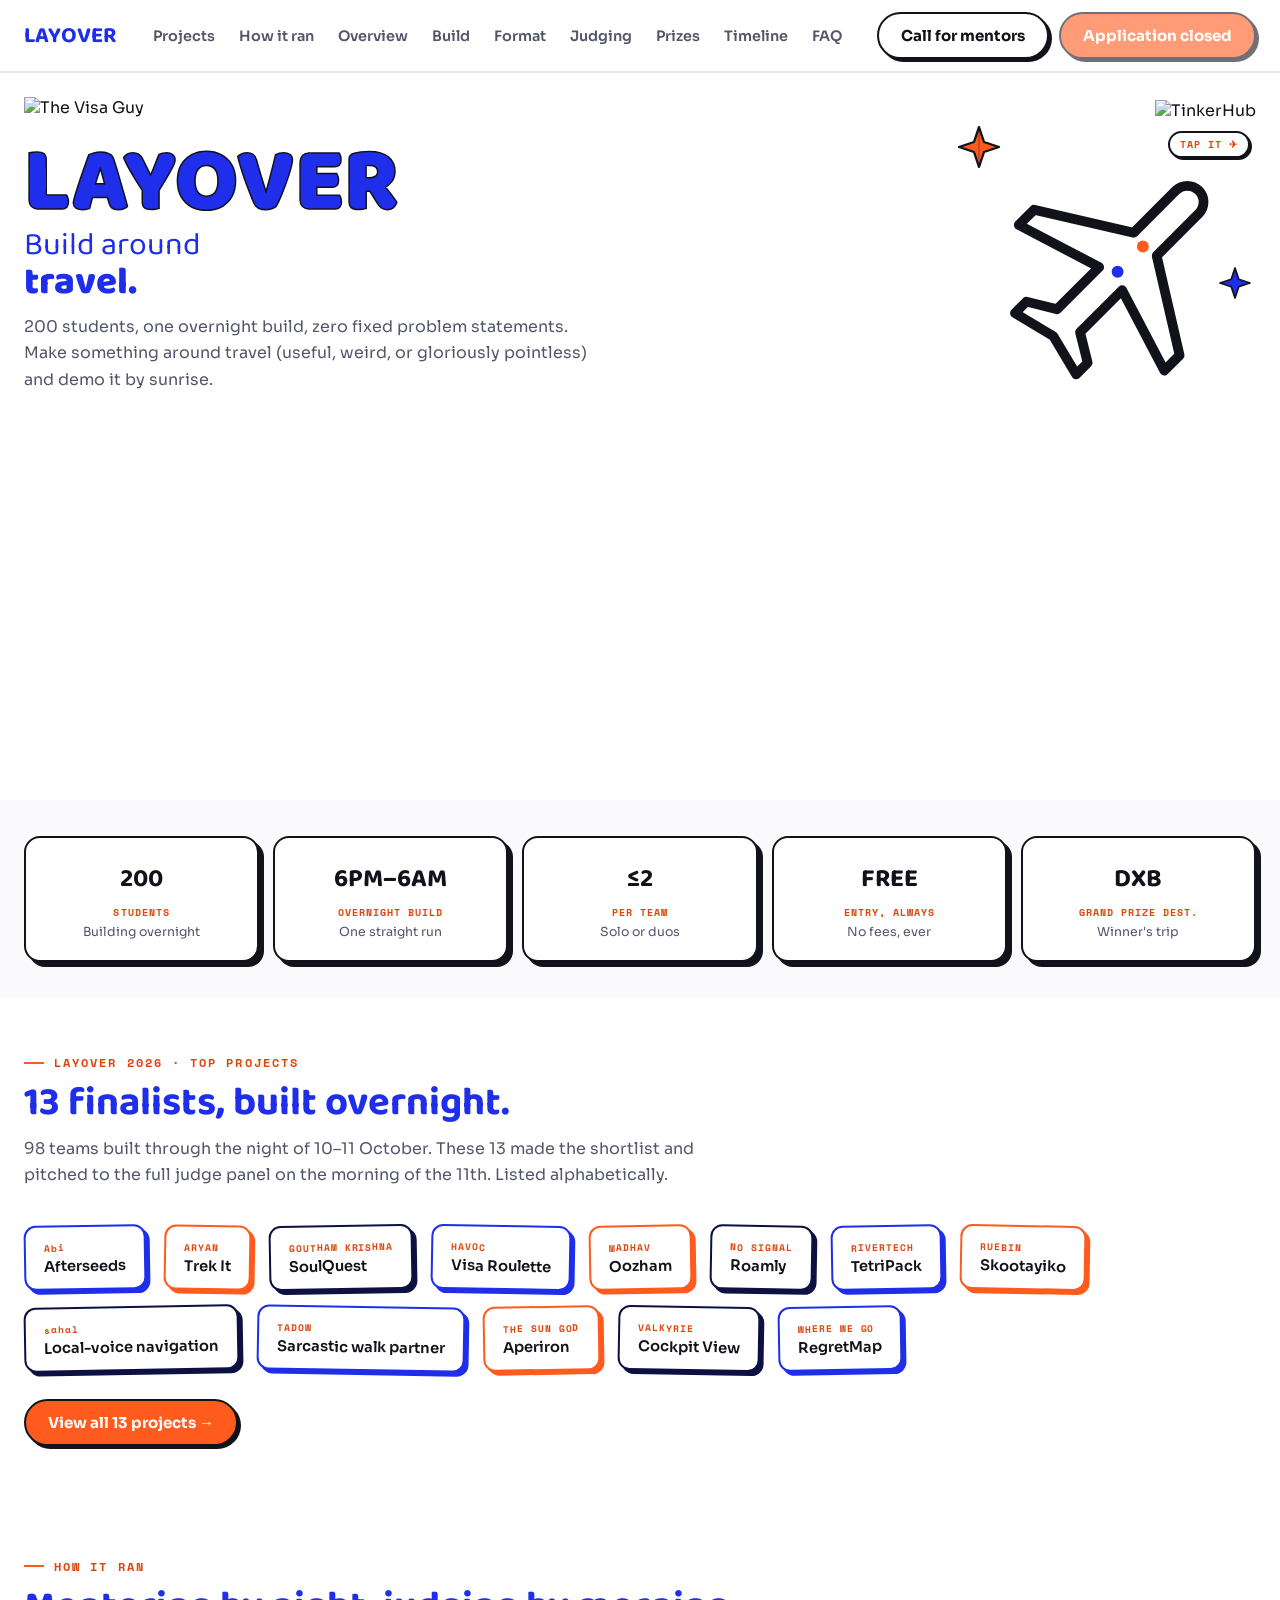
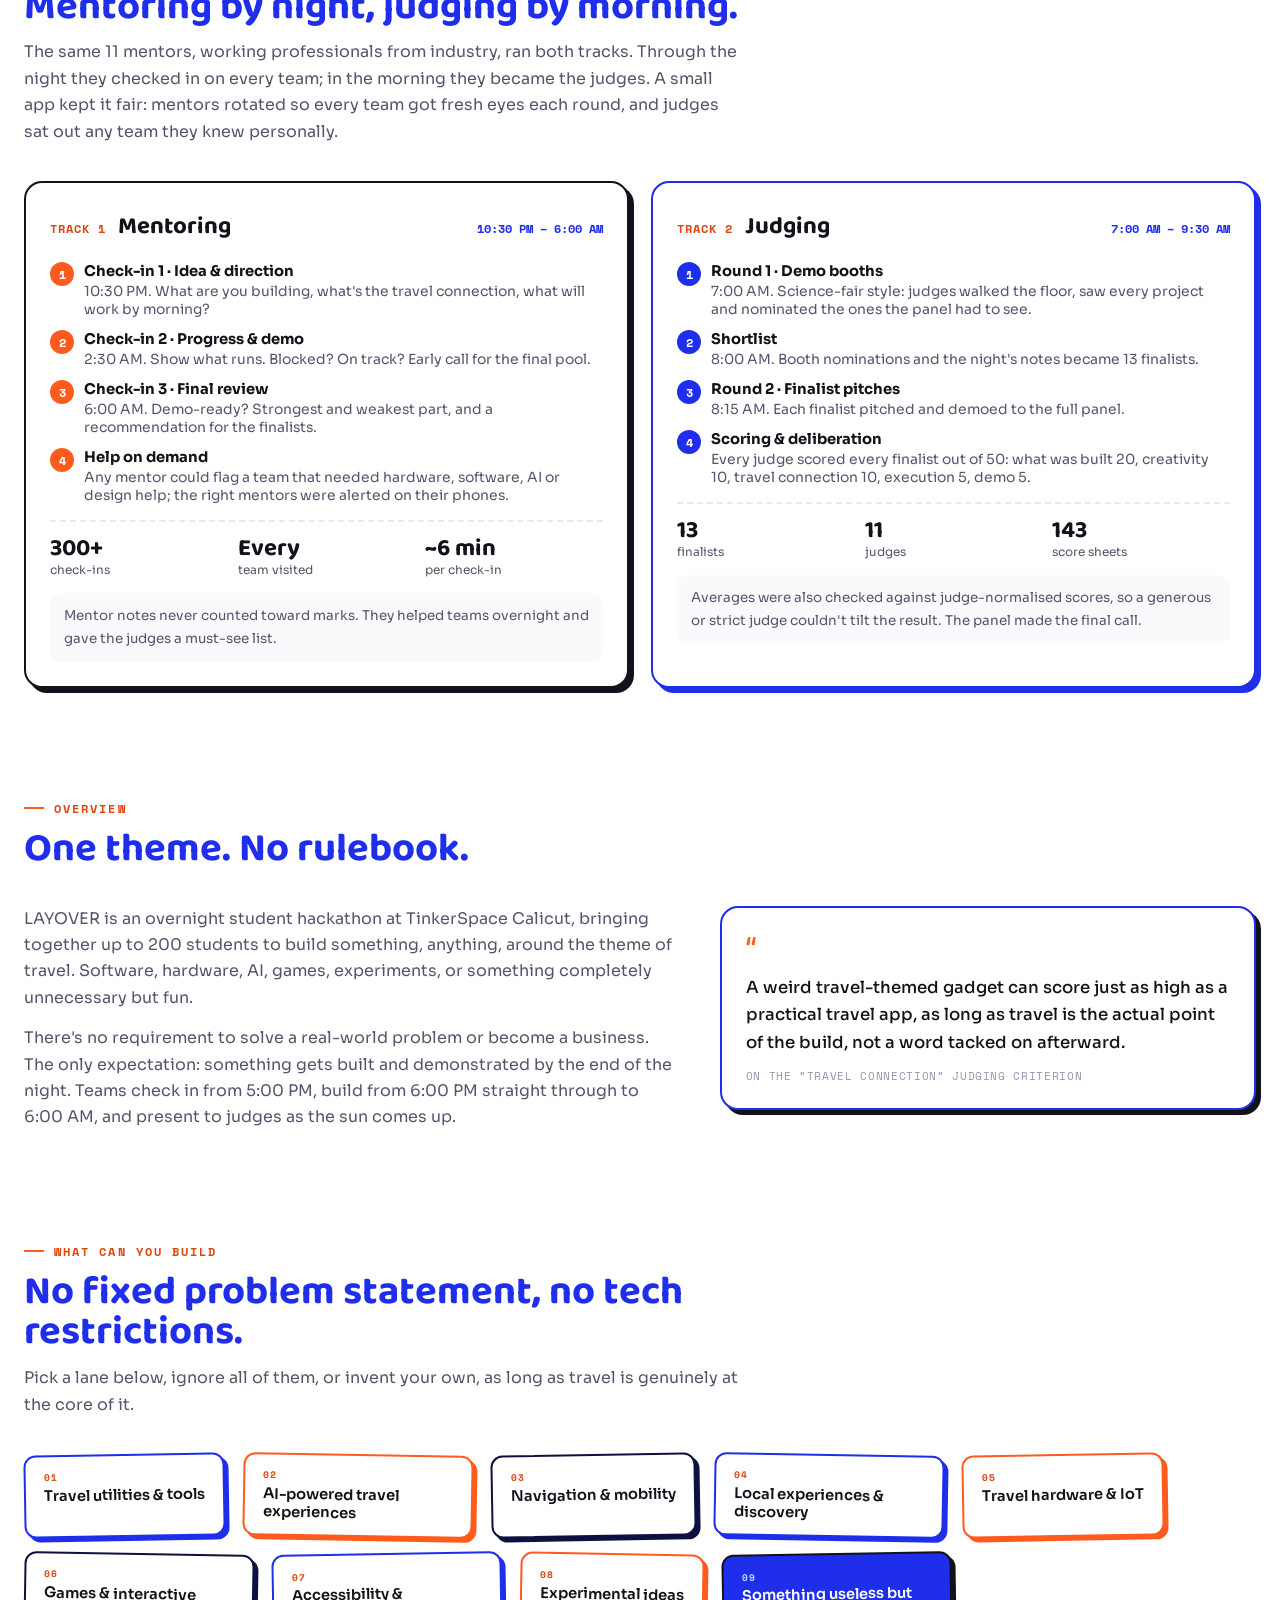
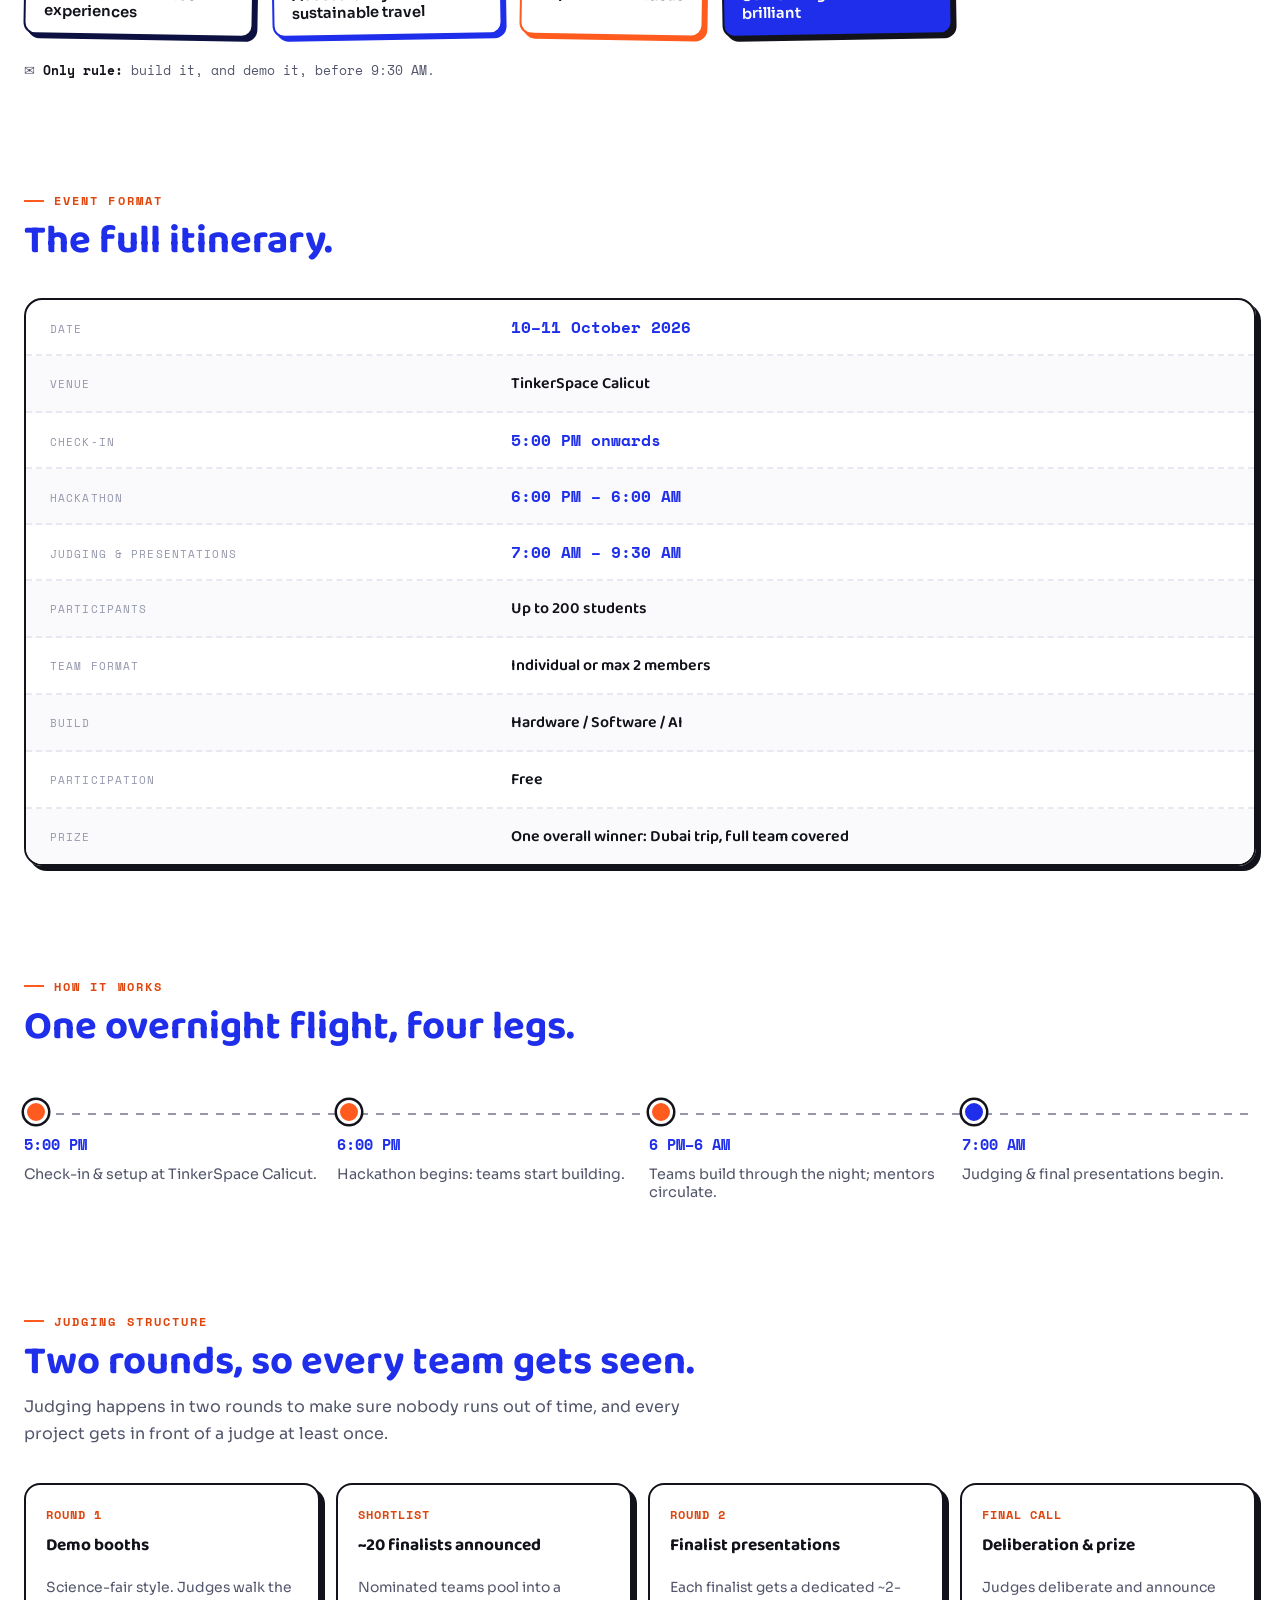
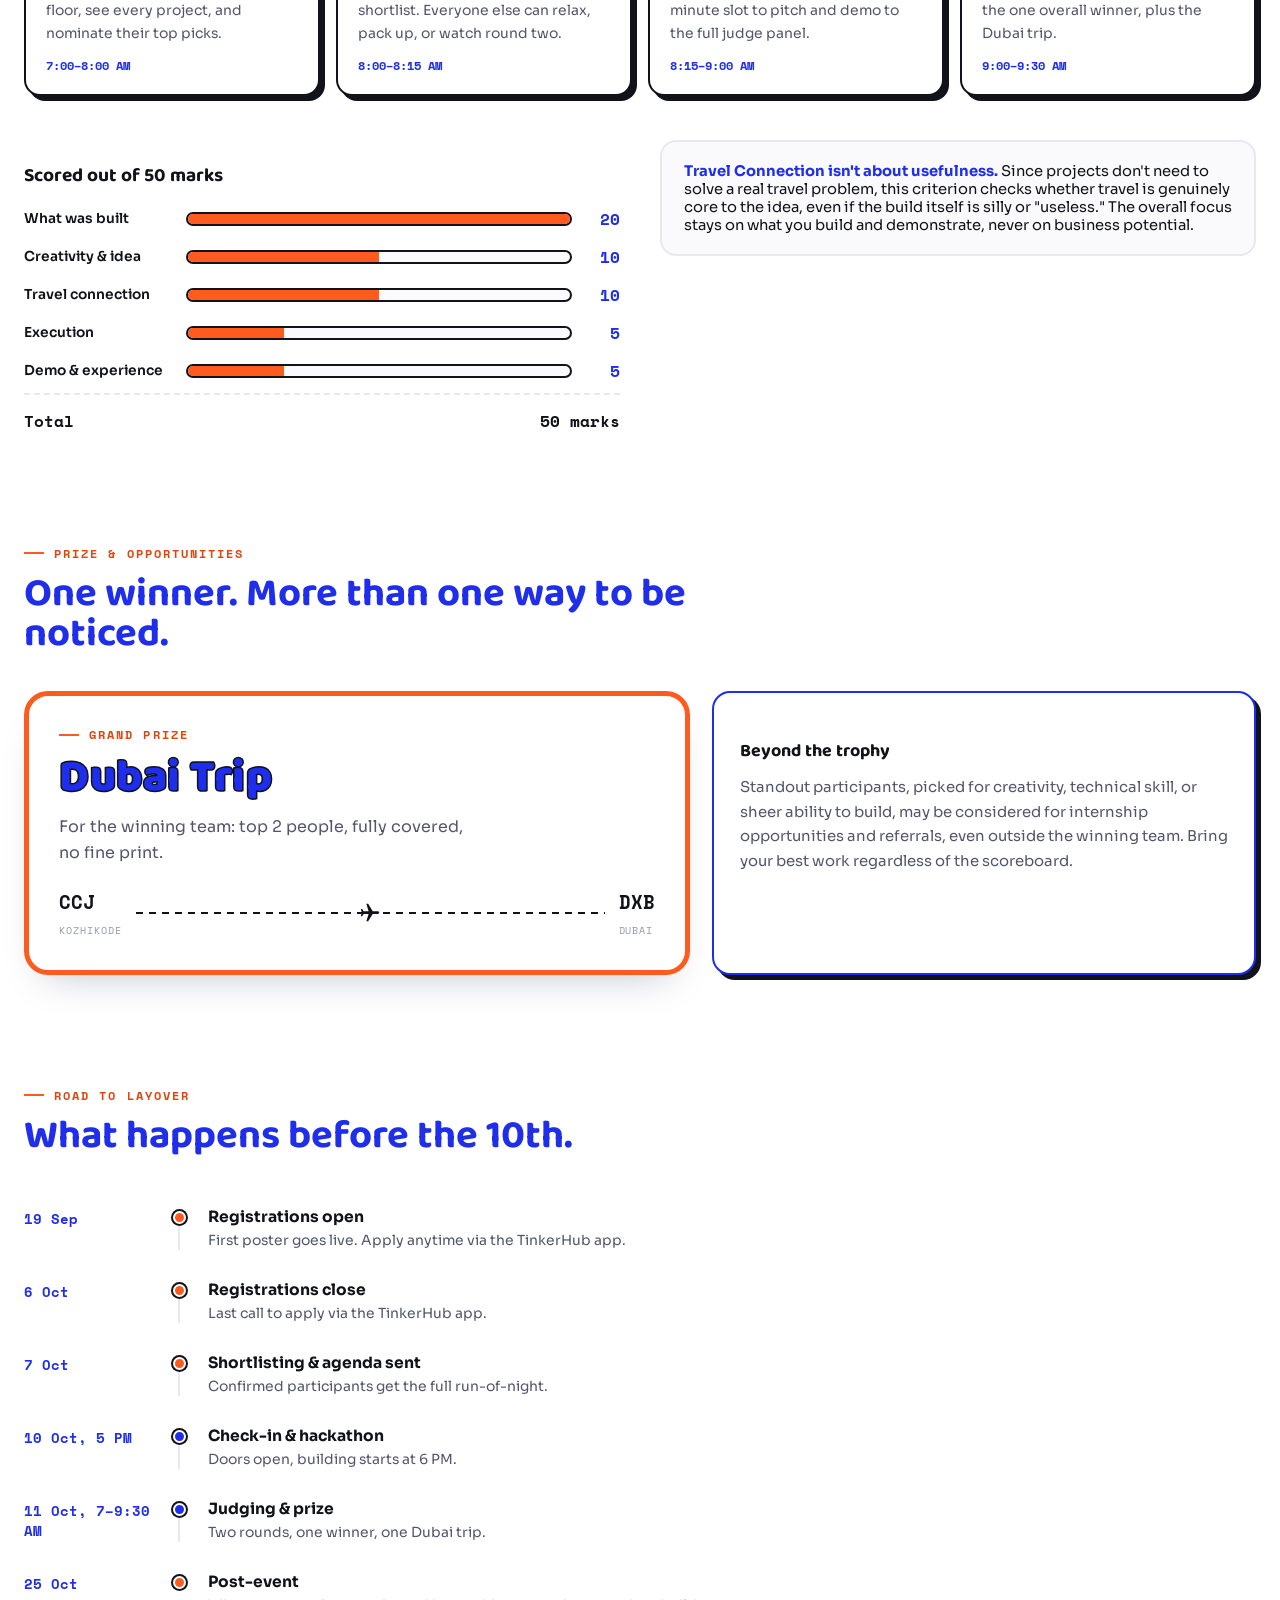
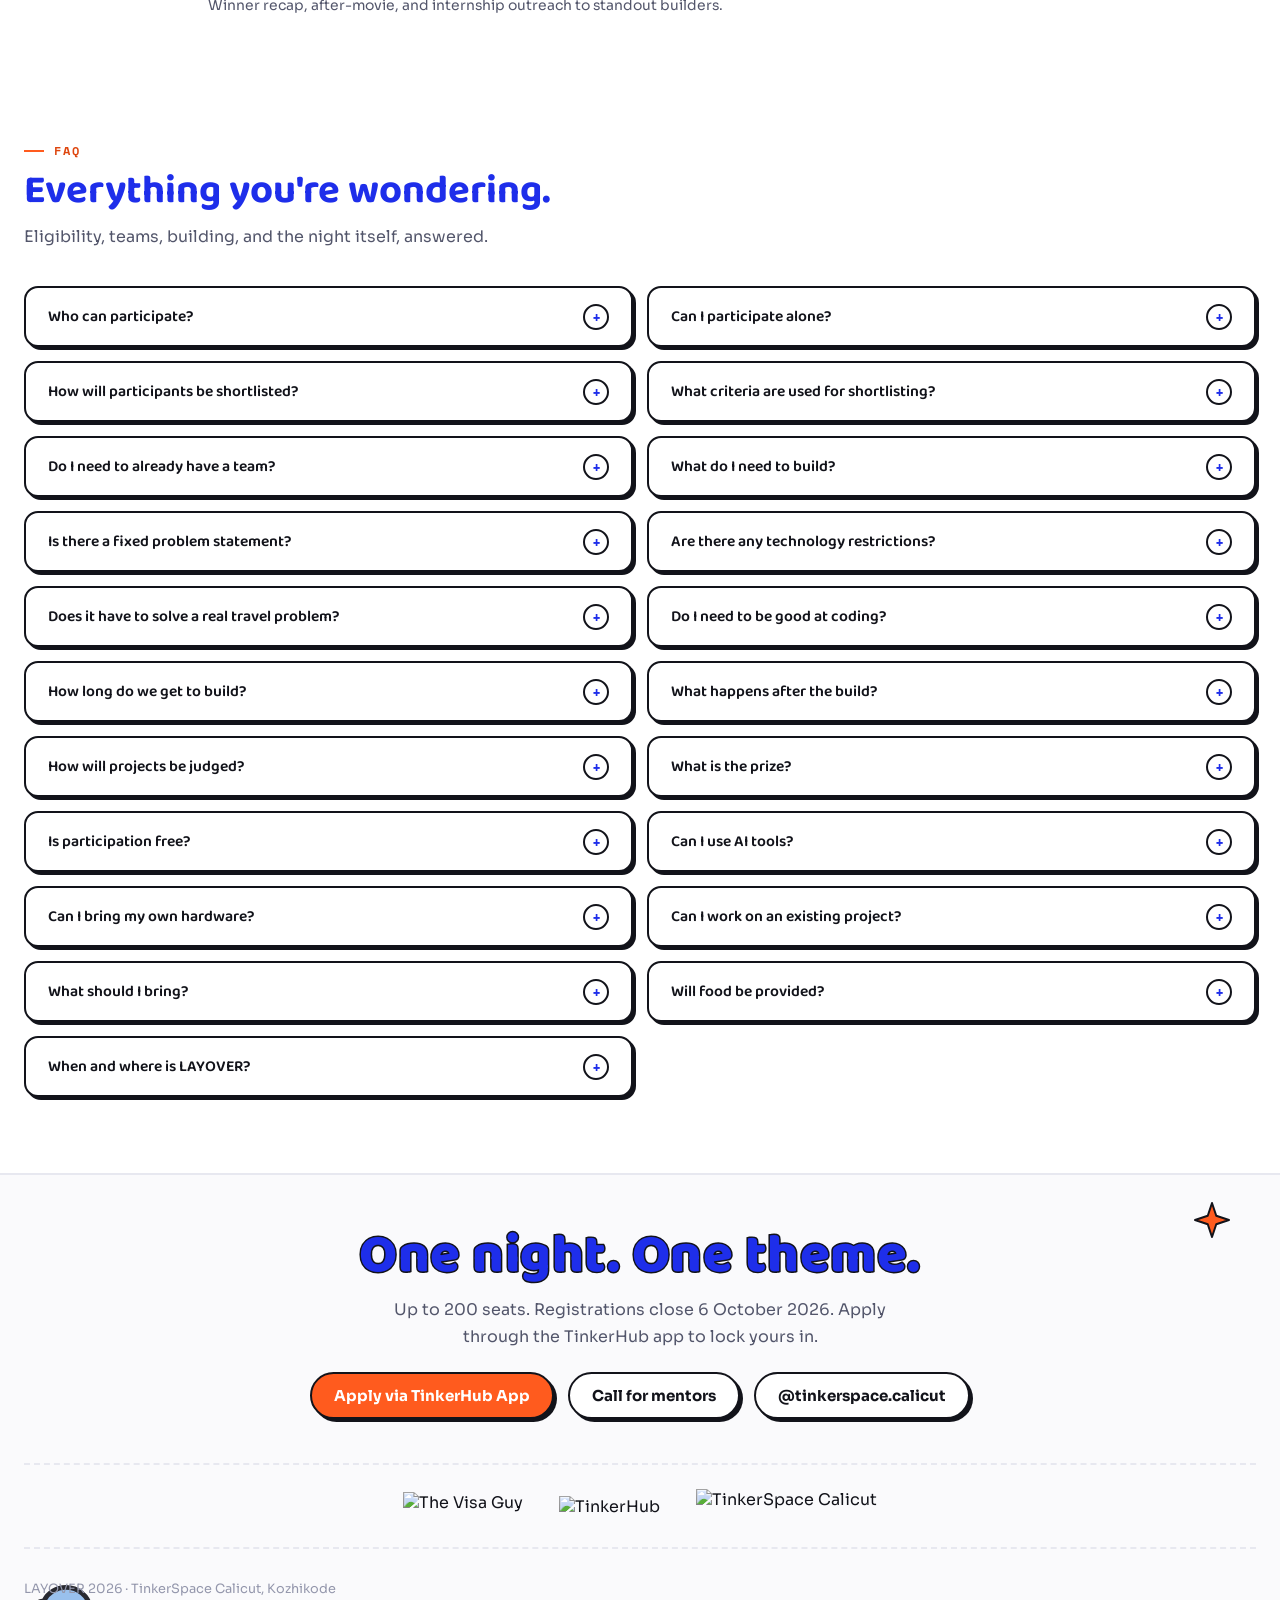
==== commit 26a4073b: "Add a Top projects page, like the Physical AI site /projects/: the 13 finalists as cards with a demo" ====
--- a/index.html
+++ b/index.html
@@ -5,7 +5,7 @@
 <link rel="preconnect" href="https://fonts.googleapis.com">
 <link rel="preconnect" href="https://fonts.gstatic.com" crossorigin>
 <link href="https://fonts.googleapis.com/css2?family=Baloo+2:wght@500;600;700;800&family=Sora:wght@400;500;600;700;800&family=Space+Mono:wght@400;700&display=swap" rel="stylesheet">
-<link rel="stylesheet" href="css/style.css?v=5">
+<link rel="stylesheet" href="css/style.css?v=6">
 <link rel="icon" type="image/svg+xml" href="assets/favicon.svg">
 
 <div class="nav">
@@ -154,99 +154,8 @@
       <h2 class="solid-text">13 finalists, built overnight.</h2>
       <p>98 teams built through the night of 10&ndash;11 October. These 13 made the shortlist and pitched to the full judge panel on the morning of the 11th. Listed alphabetically.</p>
     </div>
-    <div class="proj-grid">
-        <article class="proj-card">
-          <div class="proj-tags">Software · iOS</div>
-          <h3>Afterseeds</h3>
-          <div class="proj-team">by Abi</div>
-          <p>A travel journal where you plant memories as seeds (photos, video and voice) in a memory garden you can revisit and share.</p>
-          <div class="proj-links"><a href="https://github.com/zidduhhere/afterseeds" target="_blank" rel="noopener">GitHub</a></div>
-        </article>
-        <article class="proj-card">
-          <div class="proj-tags">Software</div>
-          <h3>Trek It</h3>
-          <div class="proj-team">by ARYAN</div>
-          <p>A game that lets you drive a car around any favourite place on a generated 3D map.</p>
-          <div class="proj-links"><a href="https://trekit-five.vercel.app/" target="_blank" rel="noopener">Live demo</a></div>
-        </article>
-        <article class="proj-card">
-          <div class="proj-tags">Software</div>
-          <h3>SoulQuest</h3>
-          <div class="proj-team">by GOUTHAM KRISHNA</div>
-          <p>A travel-mate finder for solo travellers: geotagged selfie missions unlock a shared codename that guides two strangers to meet.</p>
-          <div class="proj-links"><a href="https://github.com/GKMsm701/layover" target="_blank" rel="noopener">GitHub</a> · <a href="https://soulquest.hatchable.site/" target="_blank" rel="noopener">Live demo</a></div>
-        </article>
-        <article class="proj-card">
-          <div class="proj-tags">Hardware · AI</div>
-          <h3>Visa Roulette</h3>
-          <div class="proj-team">by HAVOC</div>
-          <p>Flick a paper plane at a spinning 3D globe, land on a random country, and find out what your passport needs to get you in.</p>
-          <div class="proj-links"><a href="https://github.com/ryyansafar/visa-roulette" target="_blank" rel="noopener">GitHub</a> · <a href="https://drive.google.com/drive/folders/1GI7xbai_IOR7WgsS33aDdSw5bK51CltM" target="_blank" rel="noopener">Demo files</a></div>
-        </article>
-        <article class="proj-card">
-          <div class="proj-tags">Hardware · AI</div>
-          <h3>Oozham</h3>
-          <div class="proj-team">by MADHAV</div>
-          <p>A LoRa and computer-vision warning system for hairpin bends that alerts drivers to heavy vehicles coming the other way.</p>
-          <div class="proj-links"><a href="https://github.com/PASUMBA/Oozham" target="_blank" rel="noopener">GitHub</a> · <a href="https://drive.google.com/drive/folders/1VGjINKd1FsFc3wK6oExZUy8lYAJwd8qD?usp=sharing" target="_blank" rel="noopener">Demo files</a></div>
-        </article>
-        <article class="proj-card">
-          <div class="proj-tags">Software · AI</div>
-          <h3>Roamly</h3>
-          <div class="proj-team">by NO SIGNAL</div>
-          <p>An agentic travel companion: it plans the trip for the traveller and gives guides a portal to follow each journey live.</p>
-          <div class="proj-links"><a href="https://github.com/joseph489/Roamly" target="_blank" rel="noopener">GitHub</a> · <a href="https://drive.google.com/drive/folders/1mgxOHLL4CAp-nyNvDwXmbEEKN79z0ZLV" target="_blank" rel="noopener">Demo files</a></div>
-        </article>
-        <article class="proj-card">
-          <div class="proj-tags">Software · AI</div>
-          <h3>TetriPack</h3>
-          <div class="proj-team">by RIVERTECH</div>
-          <p>Point a camera at your things and it works out how to pack your suitcase, and flags anything banned at your destination.</p>
-          <div class="proj-links"><a href="https://github.com/ibnujaleel/pack" target="_blank" rel="noopener">GitHub</a> · <a href="https://tetripac.vercel.app" target="_blank" rel="noopener">Live demo</a></div>
-        </article>
-        <article class="proj-card">
-          <div class="proj-tags">Software</div>
-          <h3>Skootayiko</h3>
-          <div class="proj-team">by RUEBIN</div>
-          <p>The fastest way across Kochi, with a 3D walk-through of the route, typical prices and booking links.</p>
-          <div class="proj-links"><a href="https://github.com/WeaselRn/skootayiko" target="_blank" rel="noopener">GitHub</a> · <a href="https://skootayiko.vercel.app/" target="_blank" rel="noopener">Live demo</a></div>
-        </article>
-        <article class="proj-card">
-          <div class="proj-tags">Software · AI</div>
-          <h3>Local-voice navigation</h3>
-          <div class="proj-team">by sahal</div>
-          <p>Turns directions spoken by locals into step-by-step voice navigation in the traveller&#x27;s language, for places maps don&#x27;t cover.</p>
-          <div class="proj-links"><span class="soon">Links coming soon</span></div>
-        </article>
-        <article class="proj-card">
-          <div class="proj-tags">Software · AI</div>
-          <h3>Sarcastic walk partner</h3>
-          <div class="proj-team">by TADOW</div>
-          <p>A walking companion with a sarcastic AI that comments on the places you pass and hides quests along the way.</p>
-          <div class="proj-links"><span class="soon">Links coming soon</span></div>
-        </article>
-        <article class="proj-card">
-          <div class="proj-tags">Software · AI</div>
-          <h3>Aperiron</h3>
-          <div class="proj-team">by THE SUN GOD</div>
-          <p>See where your passport can take you: compare passports, track visa rules and plan group trips, with sourced AI answers.</p>
-          <div class="proj-links"><a href="https://github.com/adithya-a-labs/aperiron" target="_blank" rel="noopener">GitHub</a> · <a href="https://aperiron.vercel.app/" target="_blank" rel="noopener">Live demo</a></div>
-        </article>
-        <article class="proj-card">
-          <div class="proj-tags">Software</div>
-          <h3>Cockpit view</h3>
-          <div class="proj-team">by VALKYRIE</div>
-          <p>An offline flight simulator for the seat-back screen that shows passengers what the pilots see.</p>
-          <div class="proj-links"><a href="https://github.com/Athulya-936/layover" target="_blank" rel="noopener">GitHub</a> · <a href="https://drive.google.com/file/d/1IiJWKRmkNWP2wdNKfQ6dQvfhVlmpHv9i/view?usp=sharing" target="_blank" rel="noopener">Demo video</a></div>
-        </article>
-        <article class="proj-card">
-          <div class="proj-tags">Software · AI</div>
-          <h3>RegretMap</h3>
-          <div class="proj-team">by WHERE WE GO</div>
-          <p>Travellers share the regrets and warnings of places they&#x27;ve been, mapped as a heat map with AI suggestions.</p>
-          <div class="proj-links"><a href="https://github.com/shamil-tp/RegretMap" target="_blank" rel="noopener">GitHub</a> · <a href="https://regret-map.shamiltp.me" target="_blank" rel="noopener">Live demo</a></div>
-        </article>
-    </div>
+    <div class="tag-grid proj-teaser"><span class="tag"><span class="kicker">Abi</span>Afterseeds</span><span class="tag"><span class="kicker">ARYAN</span>Trek It</span><span class="tag"><span class="kicker">GOUTHAM KRISHNA</span>SoulQuest</span><span class="tag"><span class="kicker">HAVOC</span>Visa Roulette</span><span class="tag"><span class="kicker">MADHAV</span>Oozham</span><span class="tag"><span class="kicker">NO SIGNAL</span>Roamly</span><span class="tag"><span class="kicker">RIVERTECH</span>TetriPack</span><span class="tag"><span class="kicker">RUEBIN</span>Skootayiko</span><span class="tag"><span class="kicker">sahal</span>Local-voice navigation</span><span class="tag"><span class="kicker">TADOW</span>Sarcastic walk partner</span><span class="tag"><span class="kicker">THE SUN GOD</span>Aperiron</span><span class="tag"><span class="kicker">VALKYRIE</span>Cockpit View</span><span class="tag"><span class="kicker">WHERE WE GO</span>RegretMap</span></div>
+    <div class="cta-row" style="margin-top:28px"><a class="btn btn-primary" href="projects/">View all 13 projects →</a></div>
   </section>
 
   <section class="wrap" id="how-it-ran">
--- a/css/style.css
+++ b/css/style.css
@@ -450,3 +450,33 @@
 @media (max-width: 560px){
   .proj-grid{grid-template-columns:1fr;}
 }
+
+/* Projects page */
+.projects-page{padding-top:40px;}
+.pcount{font-family:"Space Mono";font-size:.8rem;color:var(--ink-soft);margin:-14px 0 22px;}
+.pcount b{color:var(--orange-deep);font-size:1rem;}
+.pgrid{display:grid;grid-template-columns:repeat(3,1fr);gap:22px;}
+.pcard{background:var(--bg);border:2.5px solid var(--outline);border-radius:18px;box-shadow:var(--shadow-hard);overflow:hidden;display:flex;flex-direction:column;}
+.pcard-media{aspect-ratio:16/10;border-bottom:2.5px solid var(--outline);background:var(--bg-soft);}
+.pcard-media img{width:100%;height:100%;object-fit:cover;object-position:top;display:block;}
+.proj-art{width:100%;height:100%;display:grid;place-items:center;background:var(--blue);background-image:radial-gradient(rgba(255,255,255,.18) 1.5px,transparent 1.5px);background-size:18px 18px;}
+.proj-art.alt{background-color:var(--orange);}
+.proj-art span{font-family:"Baloo 2";font-weight:800;font-size:4.5rem;color:#fff;text-shadow:4px 4px 0 var(--outline);}
+.pcard-body{padding:18px 20px 20px;display:flex;flex-direction:column;gap:6px;flex:1;}
+.pcard-tags{font-family:"Space Mono";font-size:.66rem;font-weight:700;letter-spacing:.08em;color:var(--orange-deep);text-transform:uppercase;}
+.pcard-title{font-family:"Baloo 2";font-size:1.45rem;line-height:1.1;margin:0;}
+.pcard-team{font-size:.82rem;color:var(--blue);font-weight:700;}
+.pcard-short{color:var(--ink-soft);font-size:.92rem;}
+.pcard-more summary{cursor:pointer;font-size:.84rem;font-weight:700;color:var(--ink);list-style:none;}
+.pcard-more summary::-webkit-details-marker{display:none;}
+.pcard-more summary::after{content:" →";}
+.pcard-more[open] summary::after{content:" ↑";}
+.pcard-more p{margin-top:8px;font-size:.9rem;color:var(--ink);background:var(--bg-soft);border-radius:12px;padding:12px 14px;}
+.pcard-actions{margin-top:auto;padding-top:12px;display:flex;flex-wrap:wrap;gap:10px;}
+.btn-sm{padding:8px 14px;font-size:.84rem;}
+.pcard-actions .pending{font-size:.84rem;color:var(--ink-faint);font-weight:600;}
+.pnote{margin-top:34px;color:var(--ink-soft);}
+.pnote a{color:var(--blue);font-weight:700;}
+.proj-teaser .tag{max-width:none;}
+@media (max-width: 860px){ .pgrid{grid-template-columns:repeat(2,1fr);} }
+@media (max-width: 560px){ .pgrid{grid-template-columns:1fr;} }
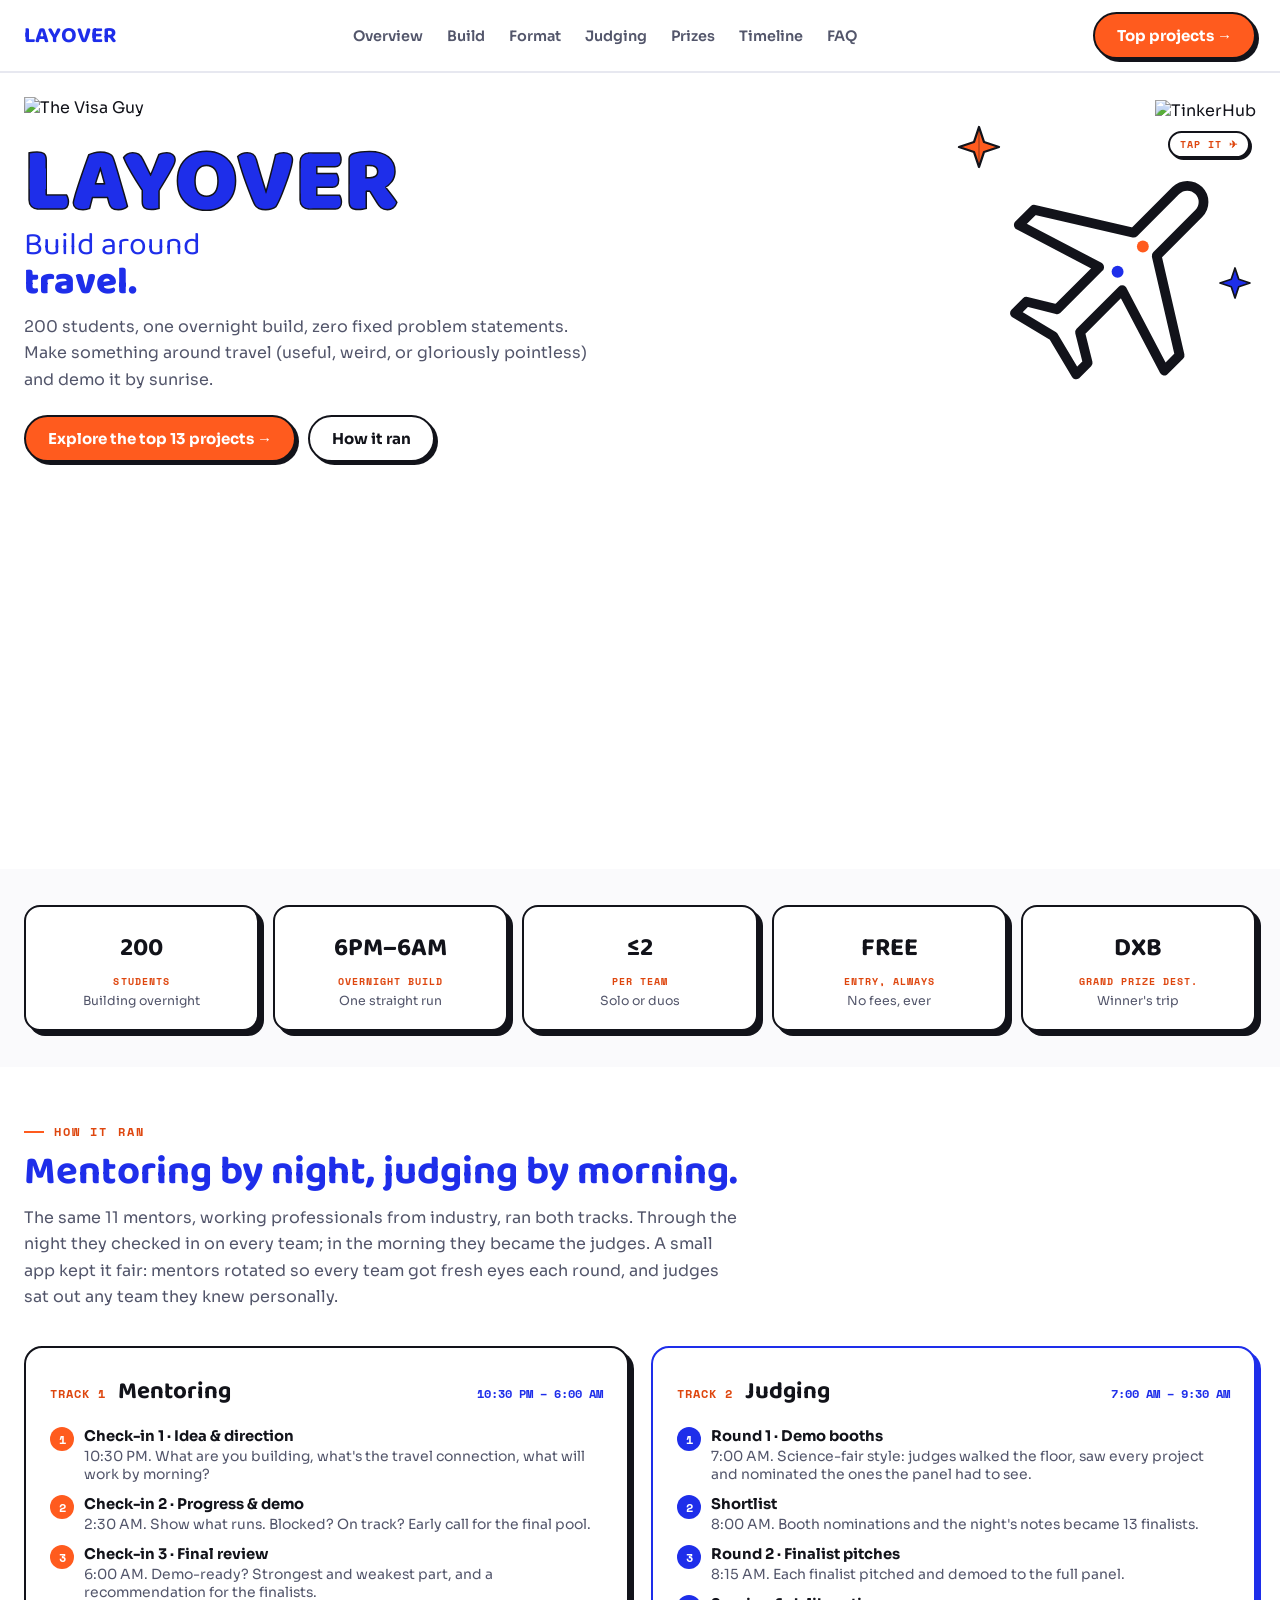
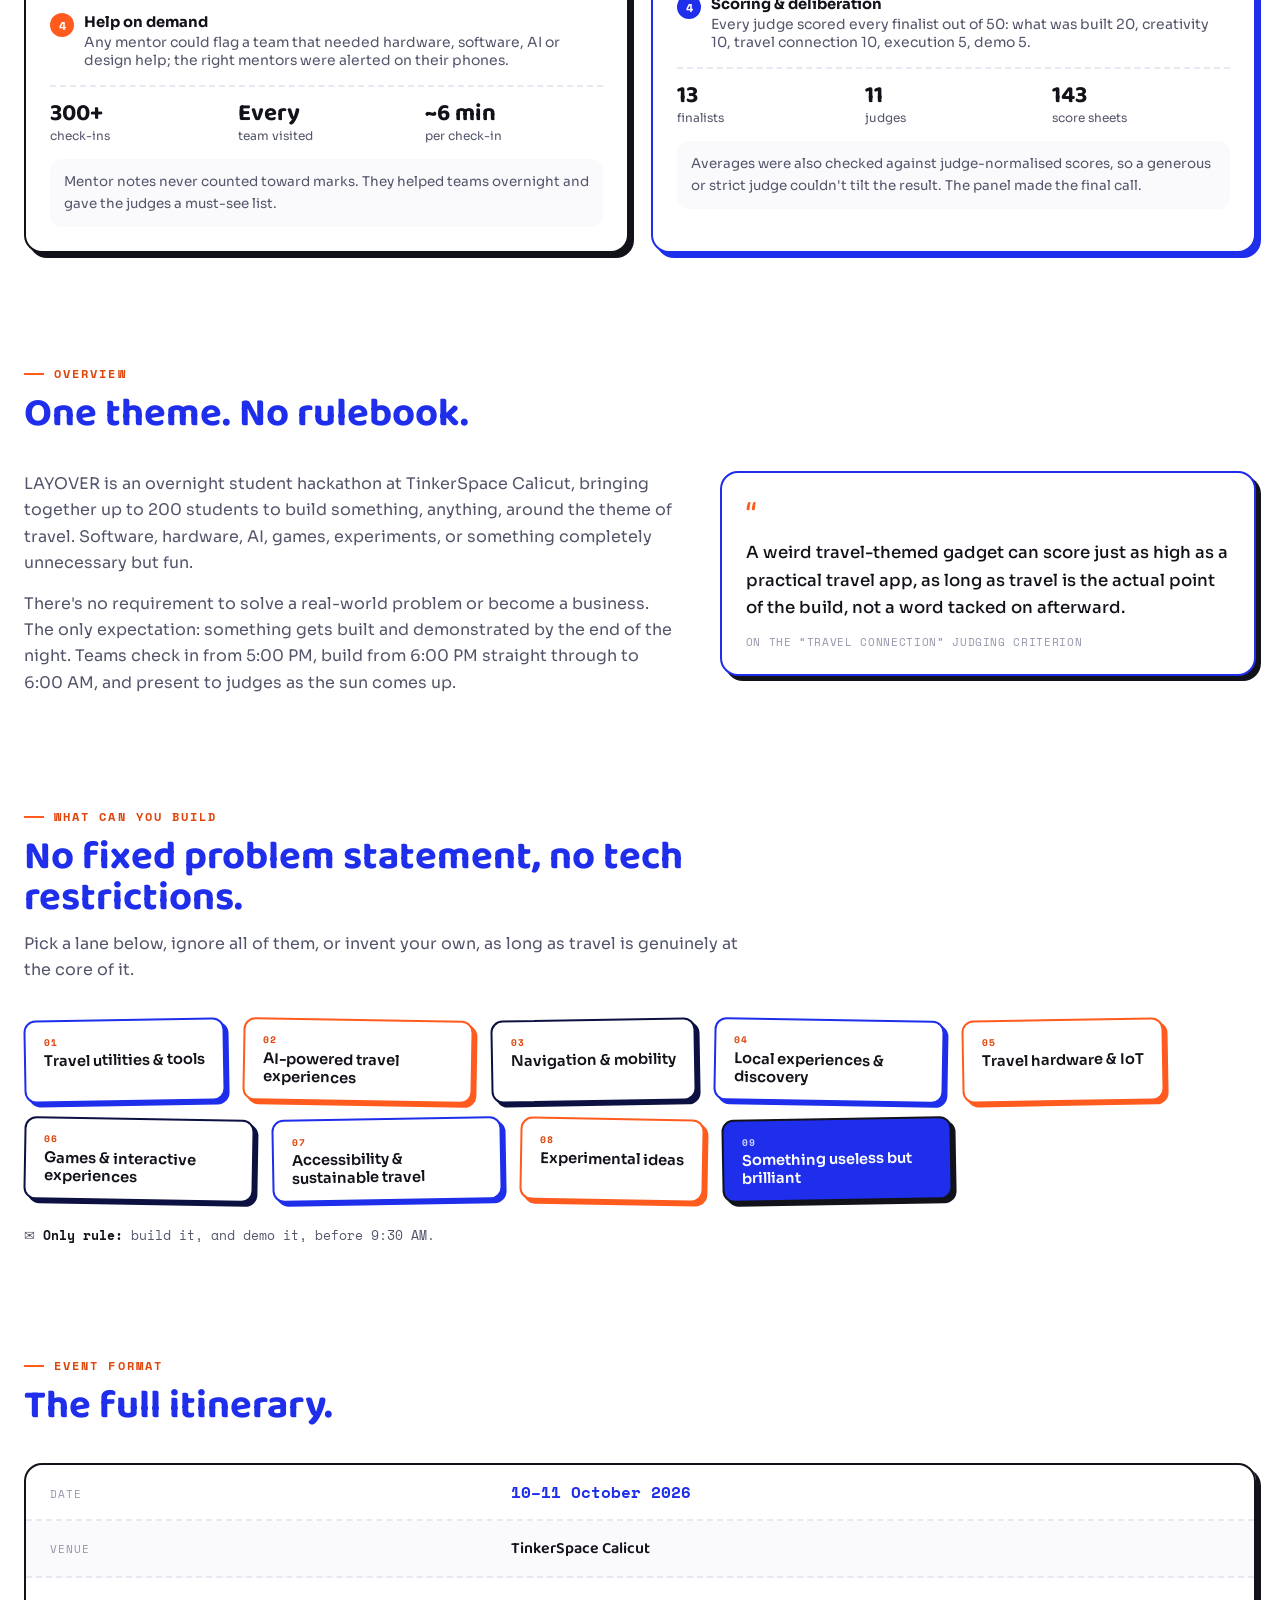
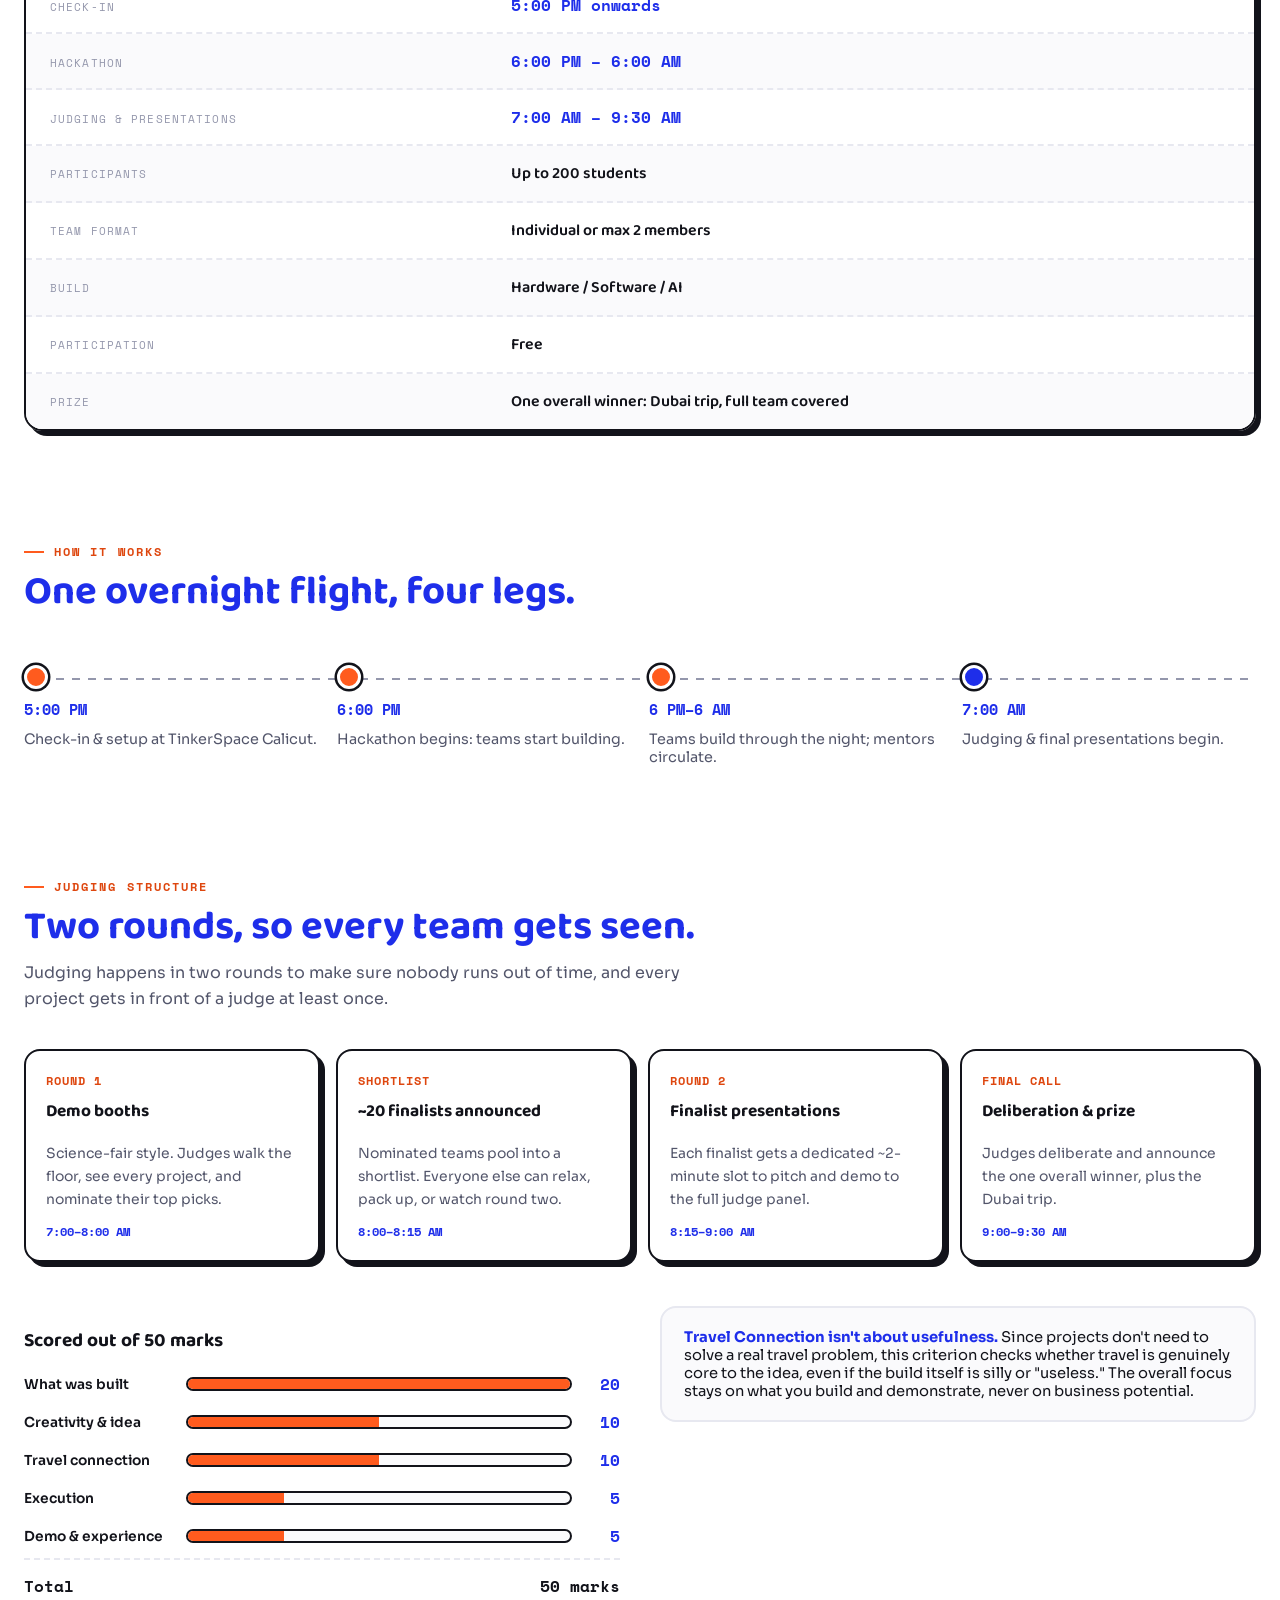
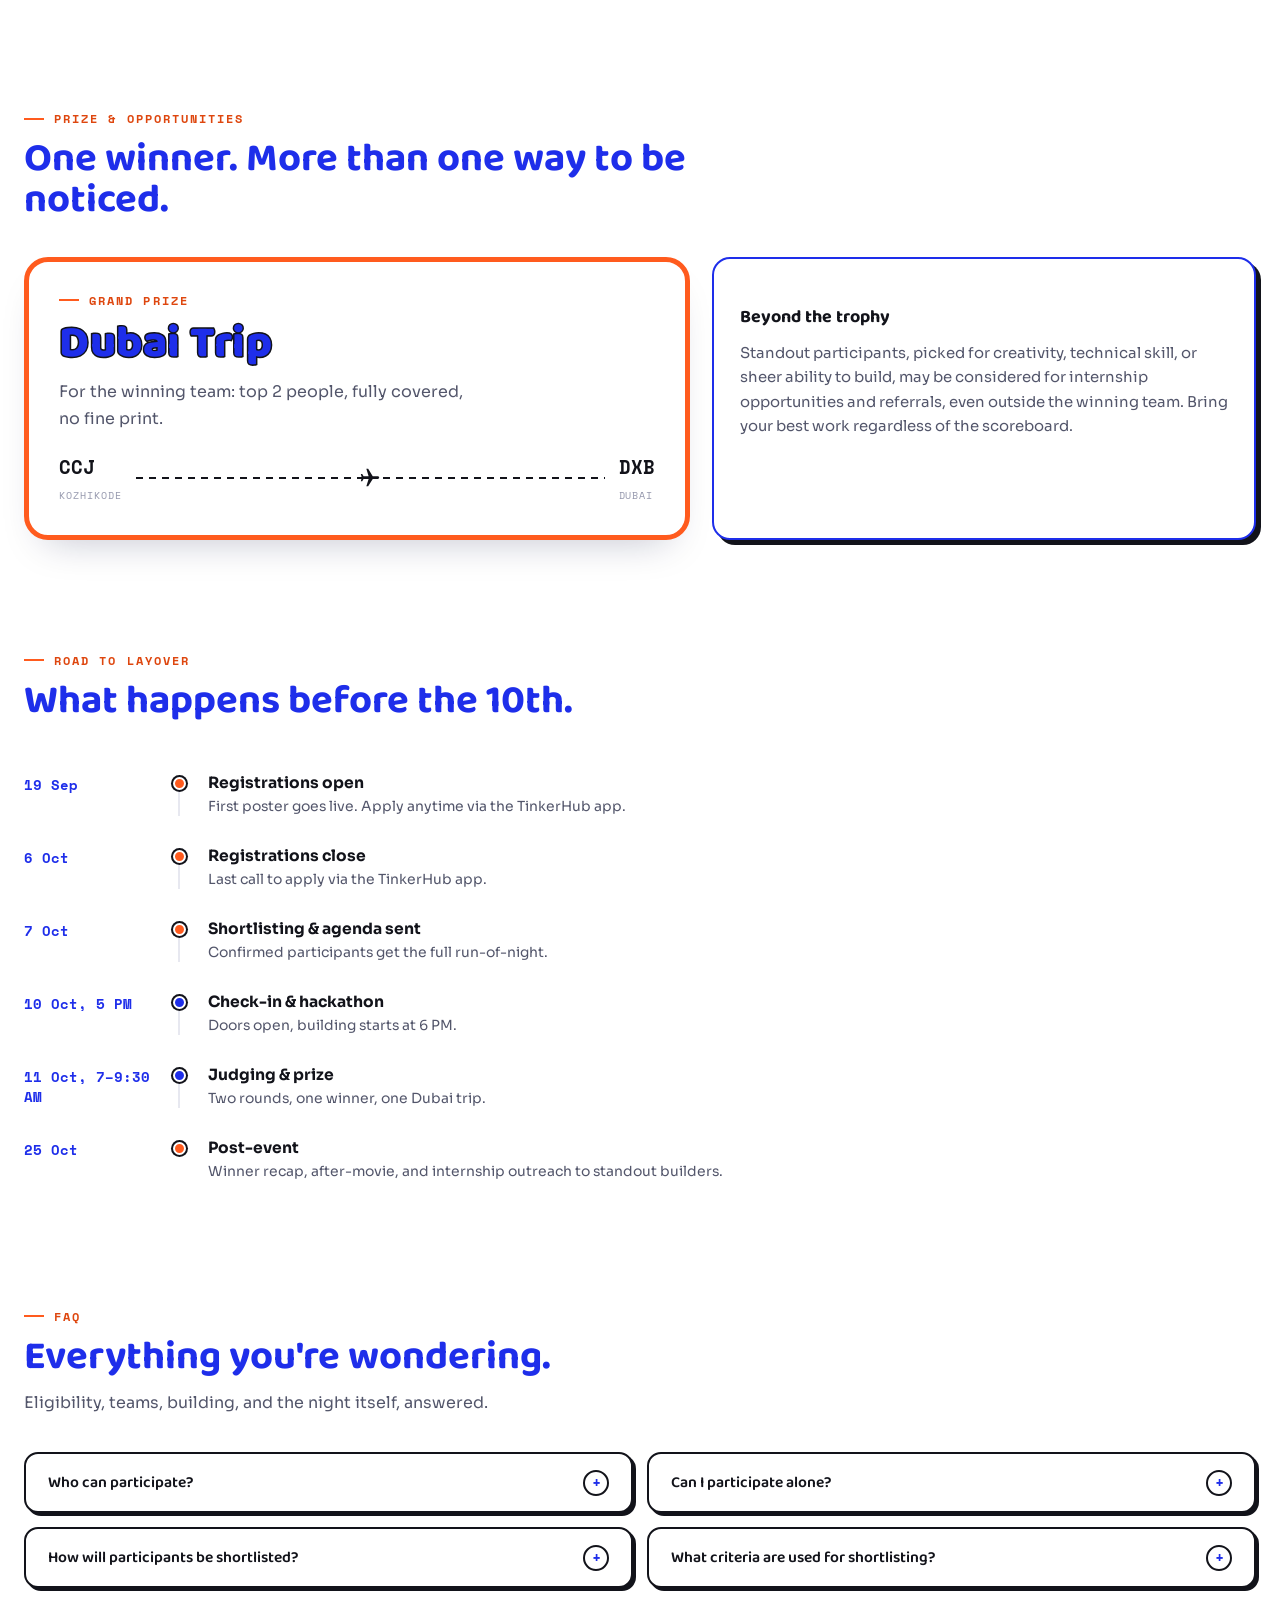
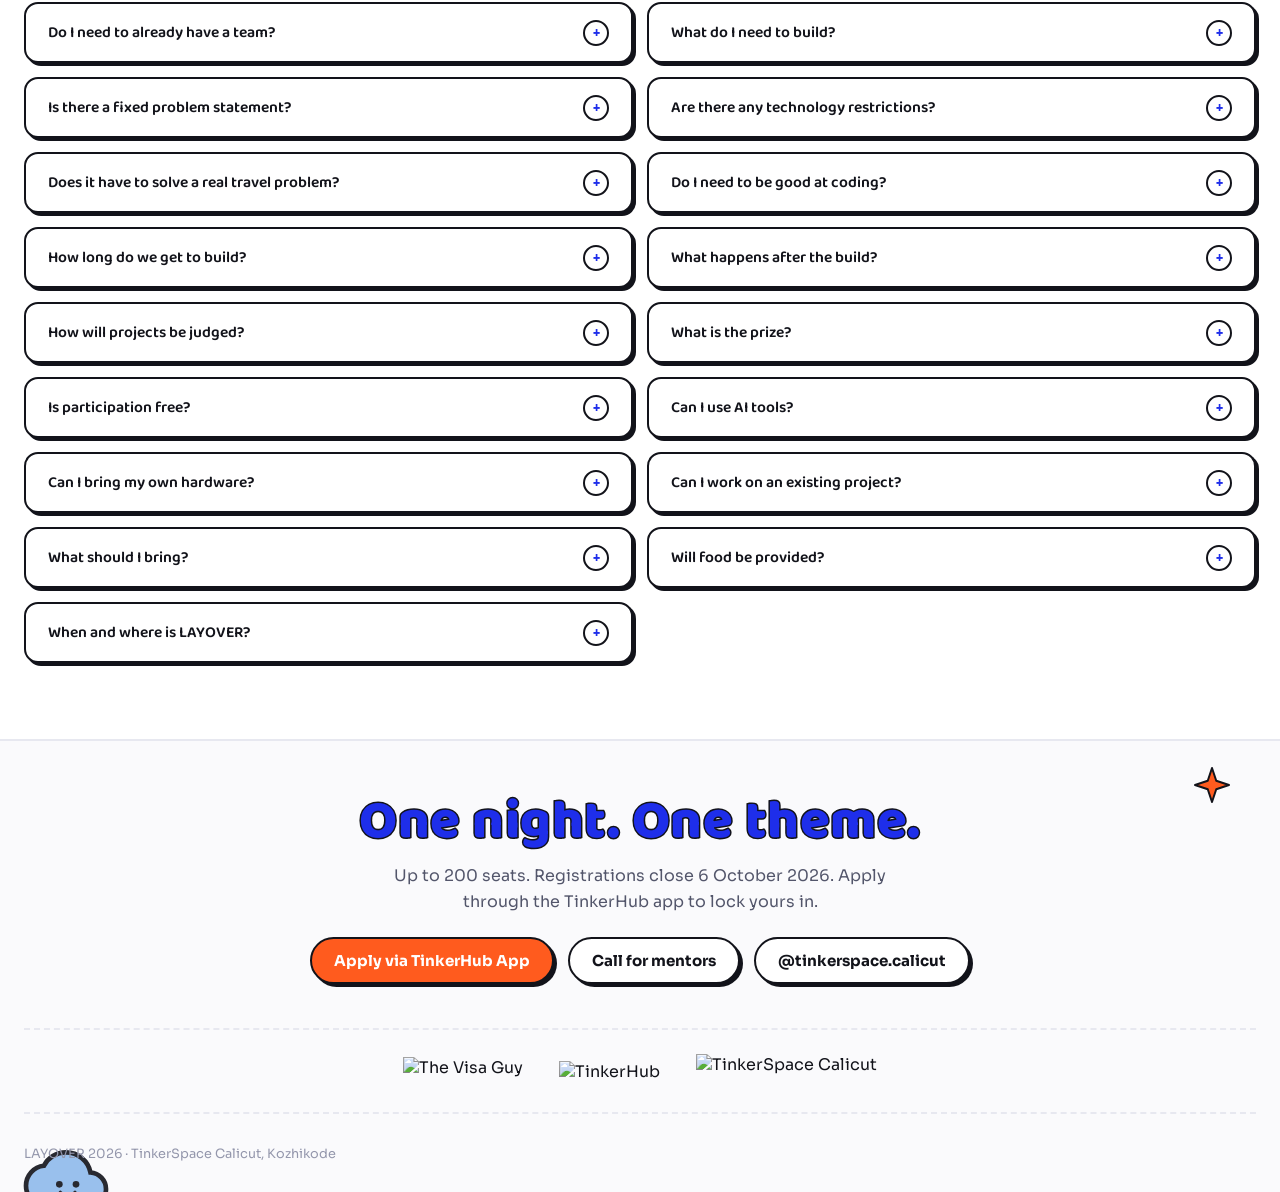
==== commit 5b75de88: "Landing: one clear 'Top projects' button, tidier nav Nav back to its original links (no wrapping), s" ====
--- a/index.html
+++ b/index.html
@@ -5,15 +5,13 @@
 <link rel="preconnect" href="https://fonts.googleapis.com">
 <link rel="preconnect" href="https://fonts.gstatic.com" crossorigin>
 <link href="https://fonts.googleapis.com/css2?family=Baloo+2:wght@500;600;700;800&family=Sora:wght@400;500;600;700;800&family=Space+Mono:wght@400;700&display=swap" rel="stylesheet">
-<link rel="stylesheet" href="css/style.css?v=6">
+<link rel="stylesheet" href="css/style.css?v=7">
 <link rel="icon" type="image/svg+xml" href="assets/favicon.svg">
 
 <div class="nav">
   <div class="wrap nav-row">
     <div class="brand">LAYOVER</div>
     <ul class="nav-links">
-      <li><a href="#projects">Projects</a></li>
-      <li><a href="#how-it-ran">How it ran</a></li>
       <li><a href="#overview">Overview</a></li>
       <li><a href="#build">Build</a></li>
       <li><a href="#format">Format</a></li>
@@ -23,8 +21,7 @@
       <li><a href="#faq">FAQ</a></li>
     </ul>
     <div class="nav-cta">
-      <a class="btn btn-ghost btn-mentor" href="https://forms.gle/Bvo4amQbFLzuVSWZ8" target="_blank" rel="noopener"><span class="long">Call for mentors</span><span class="short">Mentors</span></a>
-      <span class="btn btn-primary btn-closed" aria-disabled="true">Application closed</span>
+      <a class="btn btn-primary" href="projects/"><span class="long">Top projects →</span><span class="short">Projects →</span></a>
     </div>
   </div>
 </div>
@@ -48,6 +45,10 @@
           <span class="solid-text big">travel.</span>
         </div>
         <p class="desc">200 students, one overnight build, zero fixed problem statements. Make something around travel (useful, weird, or gloriously pointless) and demo it by sunrise.</p>
+        <div class="hero-cta">
+          <a class="btn btn-primary" href="projects/">Explore the top 13 projects →</a>
+          <a class="btn btn-ghost" href="#how-it-ran">How it ran</a>
+        </div>
       </div>
       <div class="hero-art">
         <span class="doodle spark-orange" aria-hidden="true">
@@ -148,16 +149,6 @@
     </div>
   </section>
 
-  <section class="wrap" id="projects">
-    <div class="sec-head">
-      <div class="eyebrow">LAYOVER 2026 · Top projects</div>
-      <h2 class="solid-text">13 finalists, built overnight.</h2>
-      <p>98 teams built through the night of 10&ndash;11 October. These 13 made the shortlist and pitched to the full judge panel on the morning of the 11th. Listed alphabetically.</p>
-    </div>
-    <div class="tag-grid proj-teaser"><span class="tag"><span class="kicker">Abi</span>Afterseeds</span><span class="tag"><span class="kicker">ARYAN</span>Trek It</span><span class="tag"><span class="kicker">GOUTHAM KRISHNA</span>SoulQuest</span><span class="tag"><span class="kicker">HAVOC</span>Visa Roulette</span><span class="tag"><span class="kicker">MADHAV</span>Oozham</span><span class="tag"><span class="kicker">NO SIGNAL</span>Roamly</span><span class="tag"><span class="kicker">RIVERTECH</span>TetriPack</span><span class="tag"><span class="kicker">RUEBIN</span>Skootayiko</span><span class="tag"><span class="kicker">sahal</span>Local-voice navigation</span><span class="tag"><span class="kicker">TADOW</span>Sarcastic walk partner</span><span class="tag"><span class="kicker">THE SUN GOD</span>Aperiron</span><span class="tag"><span class="kicker">VALKYRIE</span>Cockpit View</span><span class="tag"><span class="kicker">WHERE WE GO</span>RegretMap</span></div>
-    <div class="cta-row" style="margin-top:28px"><a class="btn btn-primary" href="projects/">View all 13 projects →</a></div>
-  </section>
-
   <section class="wrap" id="how-it-ran">
     <div class="sec-head">
       <div class="eyebrow">How it ran</div>
--- a/css/style.css
+++ b/css/style.css
@@ -480,3 +480,6 @@
 .proj-teaser .tag{max-width:none;}
 @media (max-width: 860px){ .pgrid{grid-template-columns:repeat(2,1fr);} }
 @media (max-width: 560px){ .pgrid{grid-template-columns:1fr;} }
+
+.nav-links a{white-space:nowrap;}
+.hero-cta{display:flex;flex-wrap:wrap;gap:12px;margin-top:22px;}
